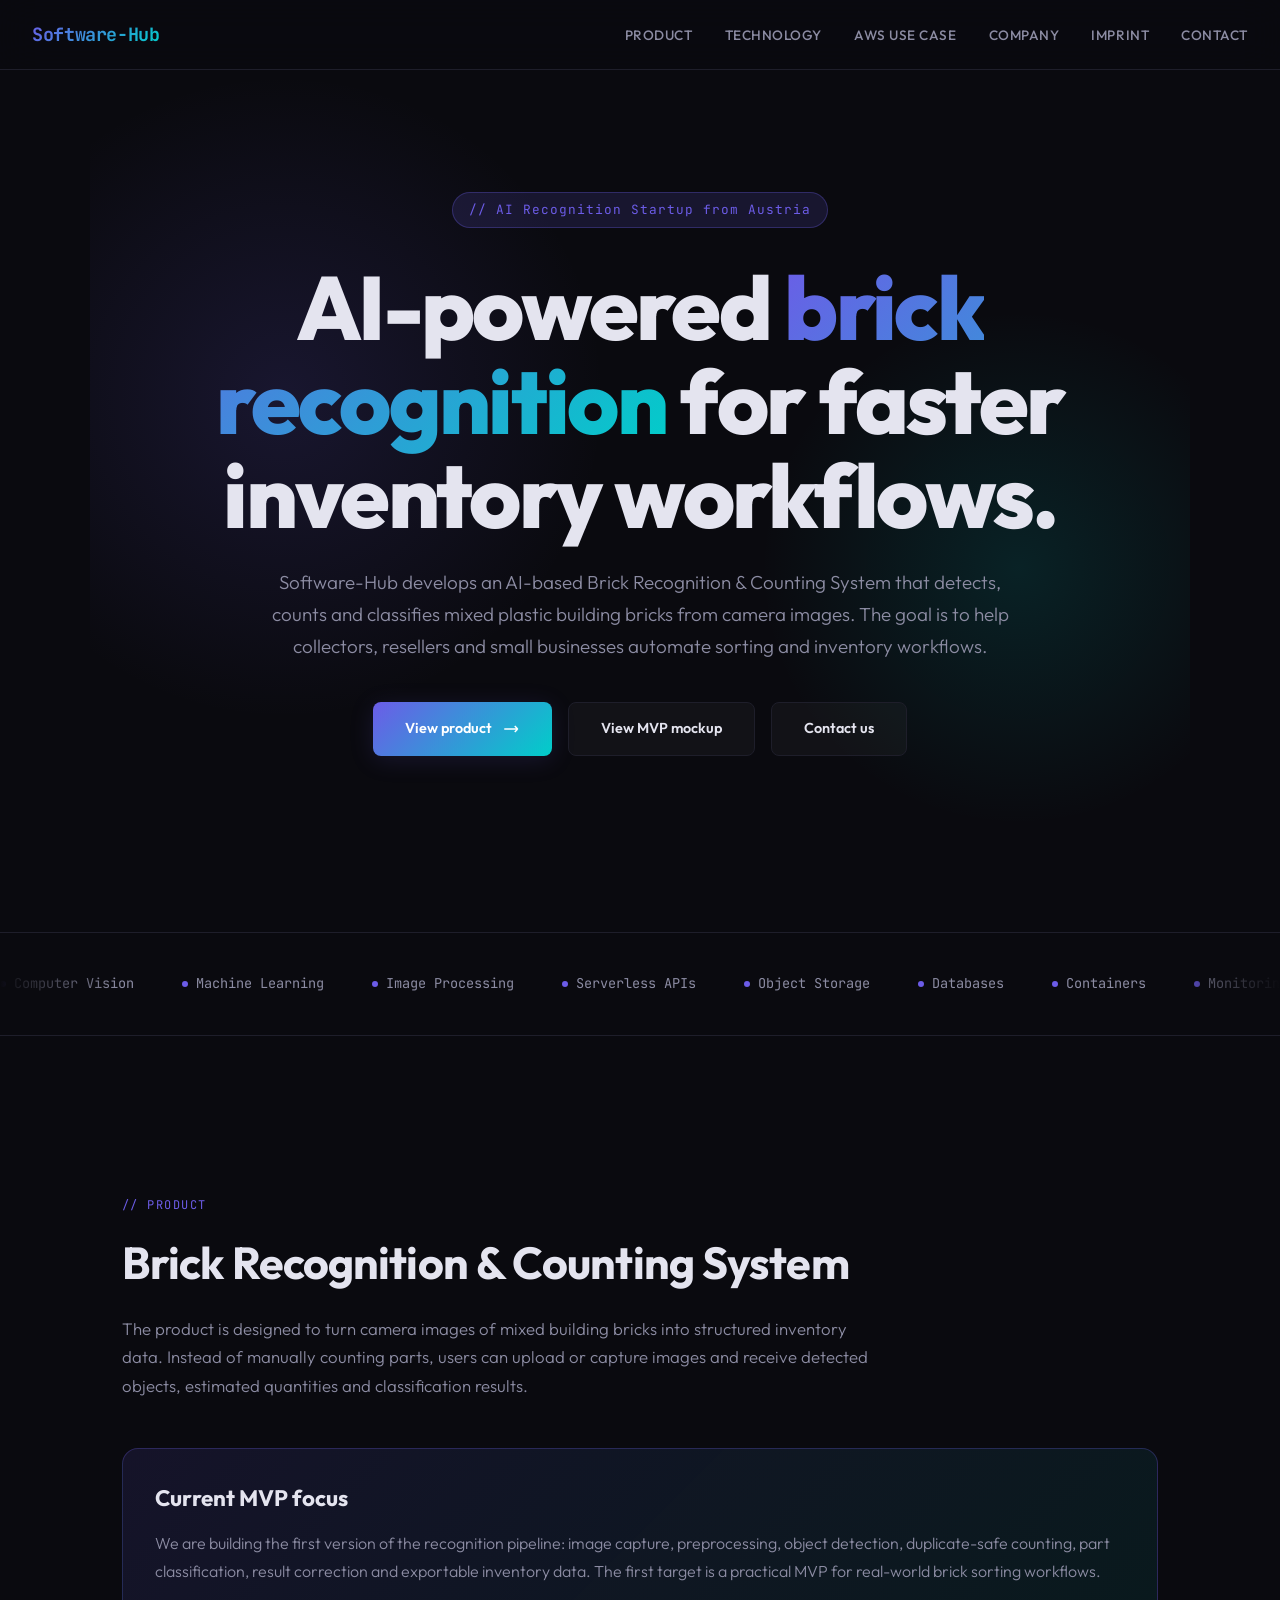
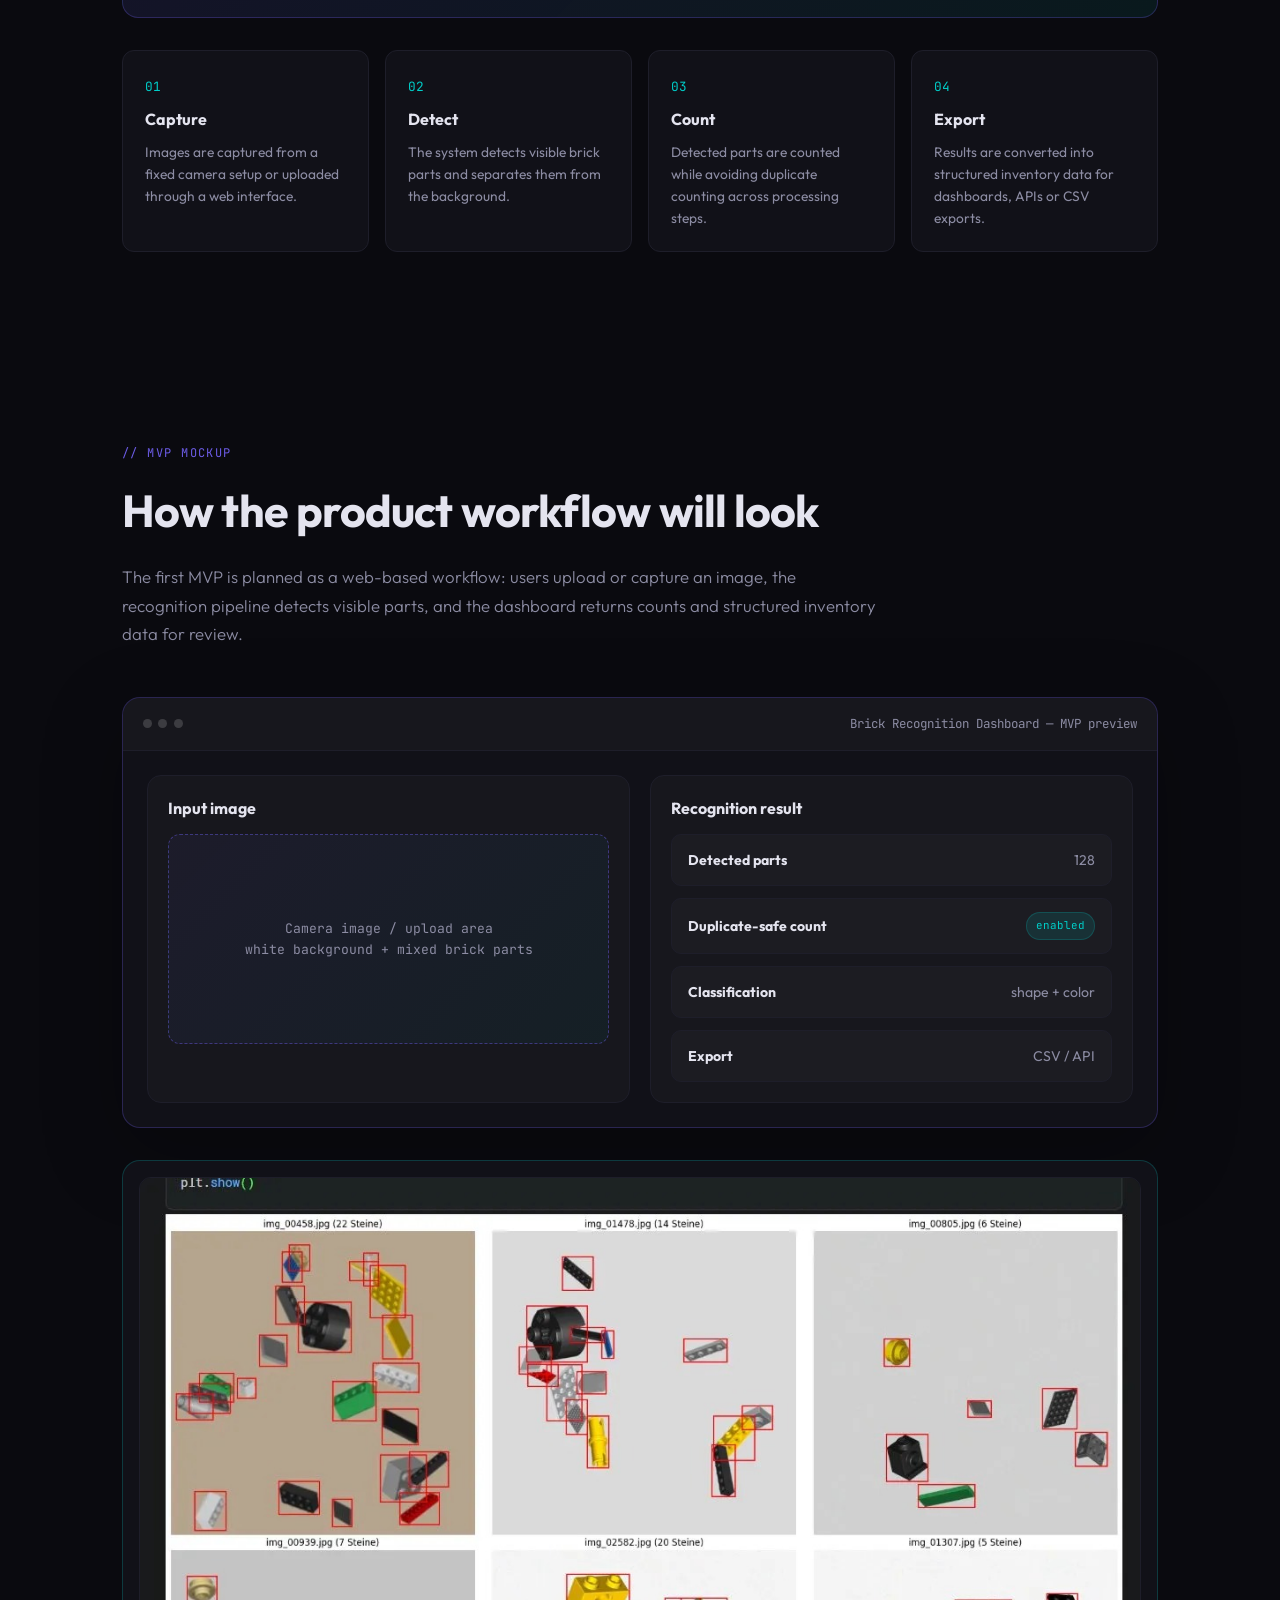
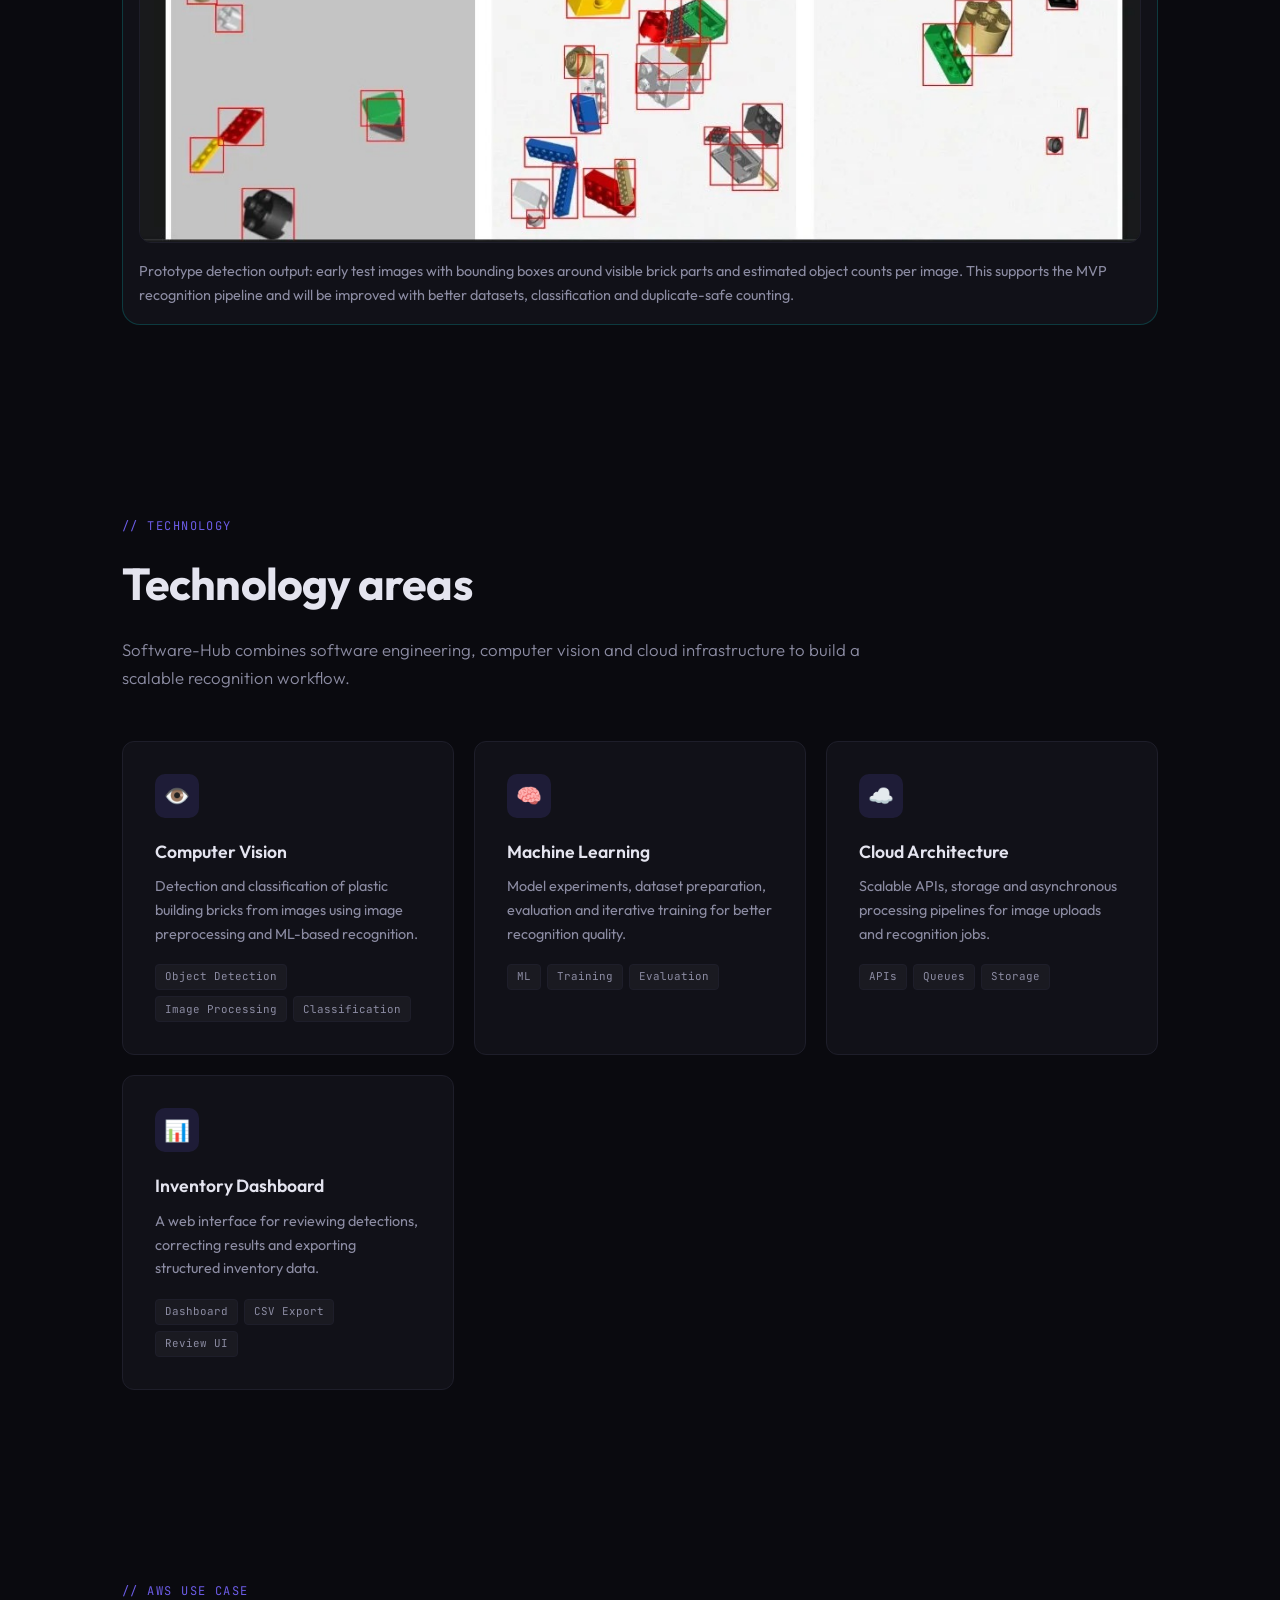
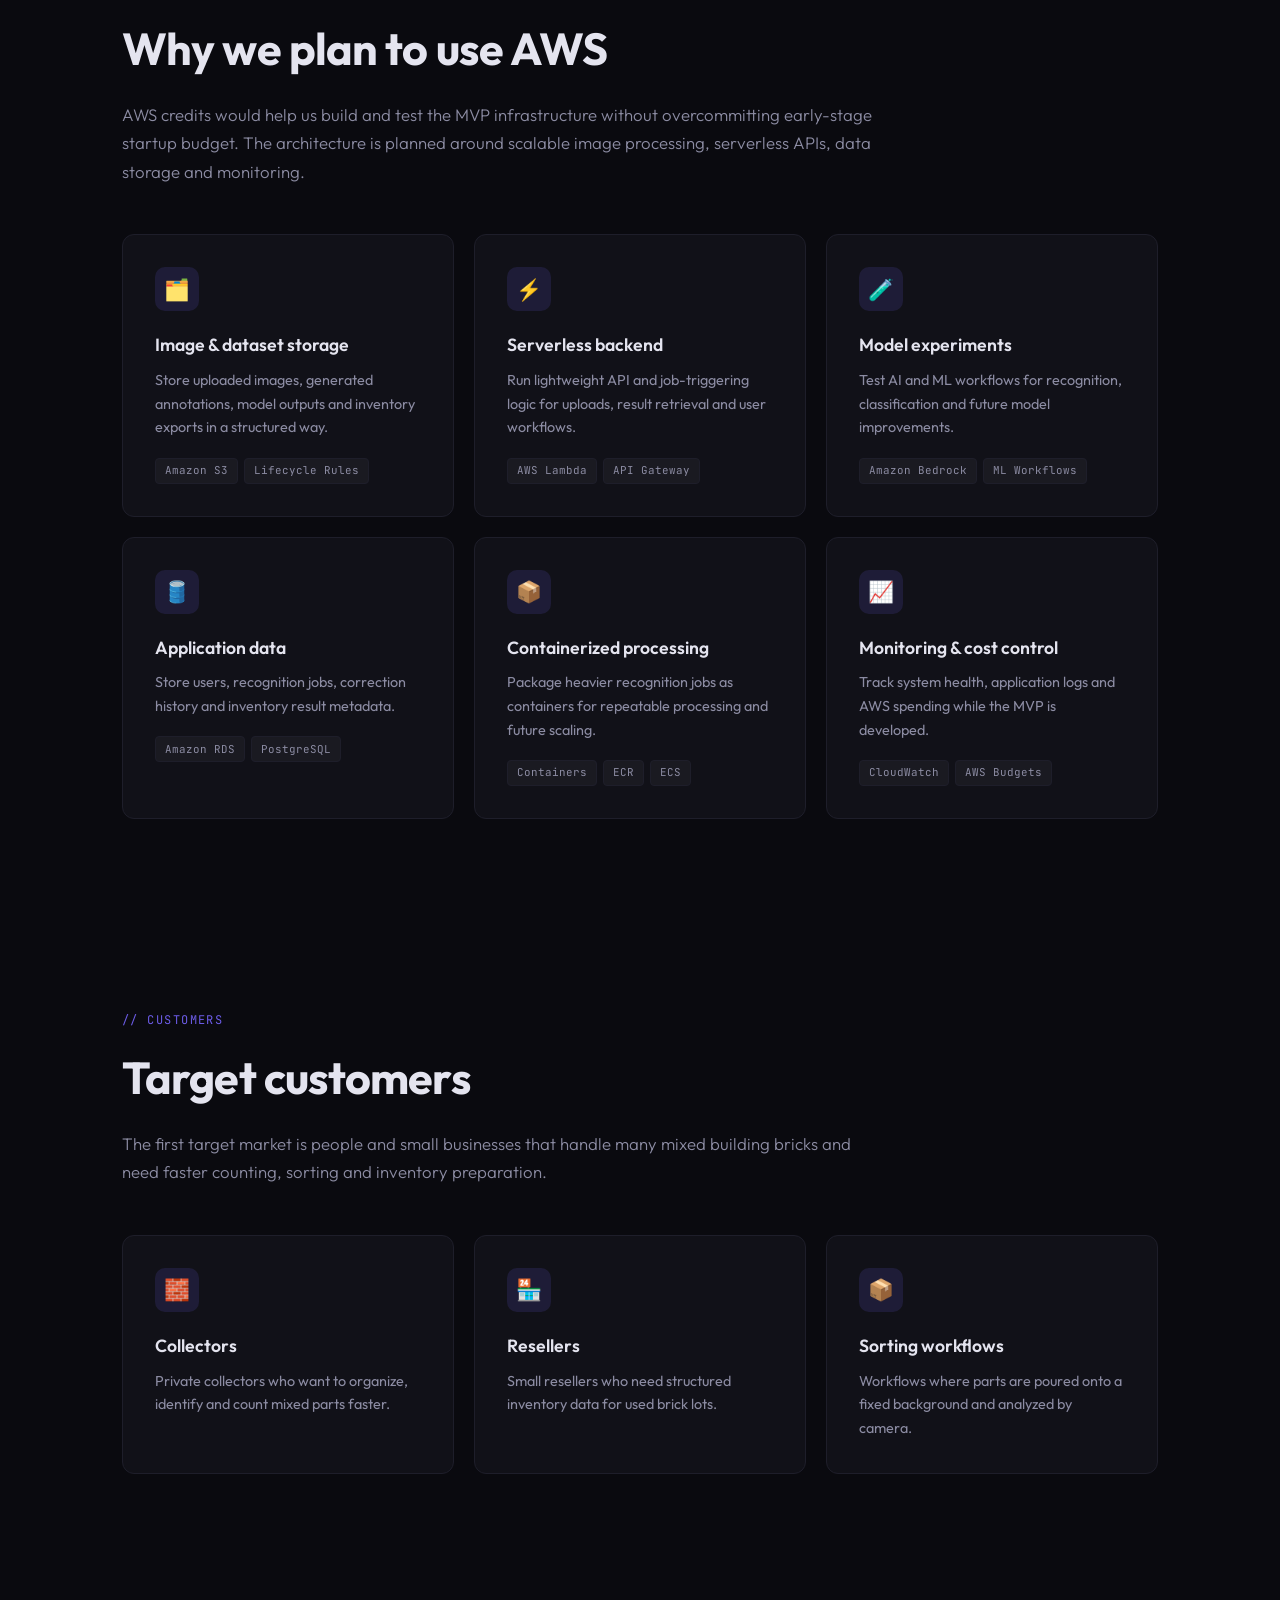
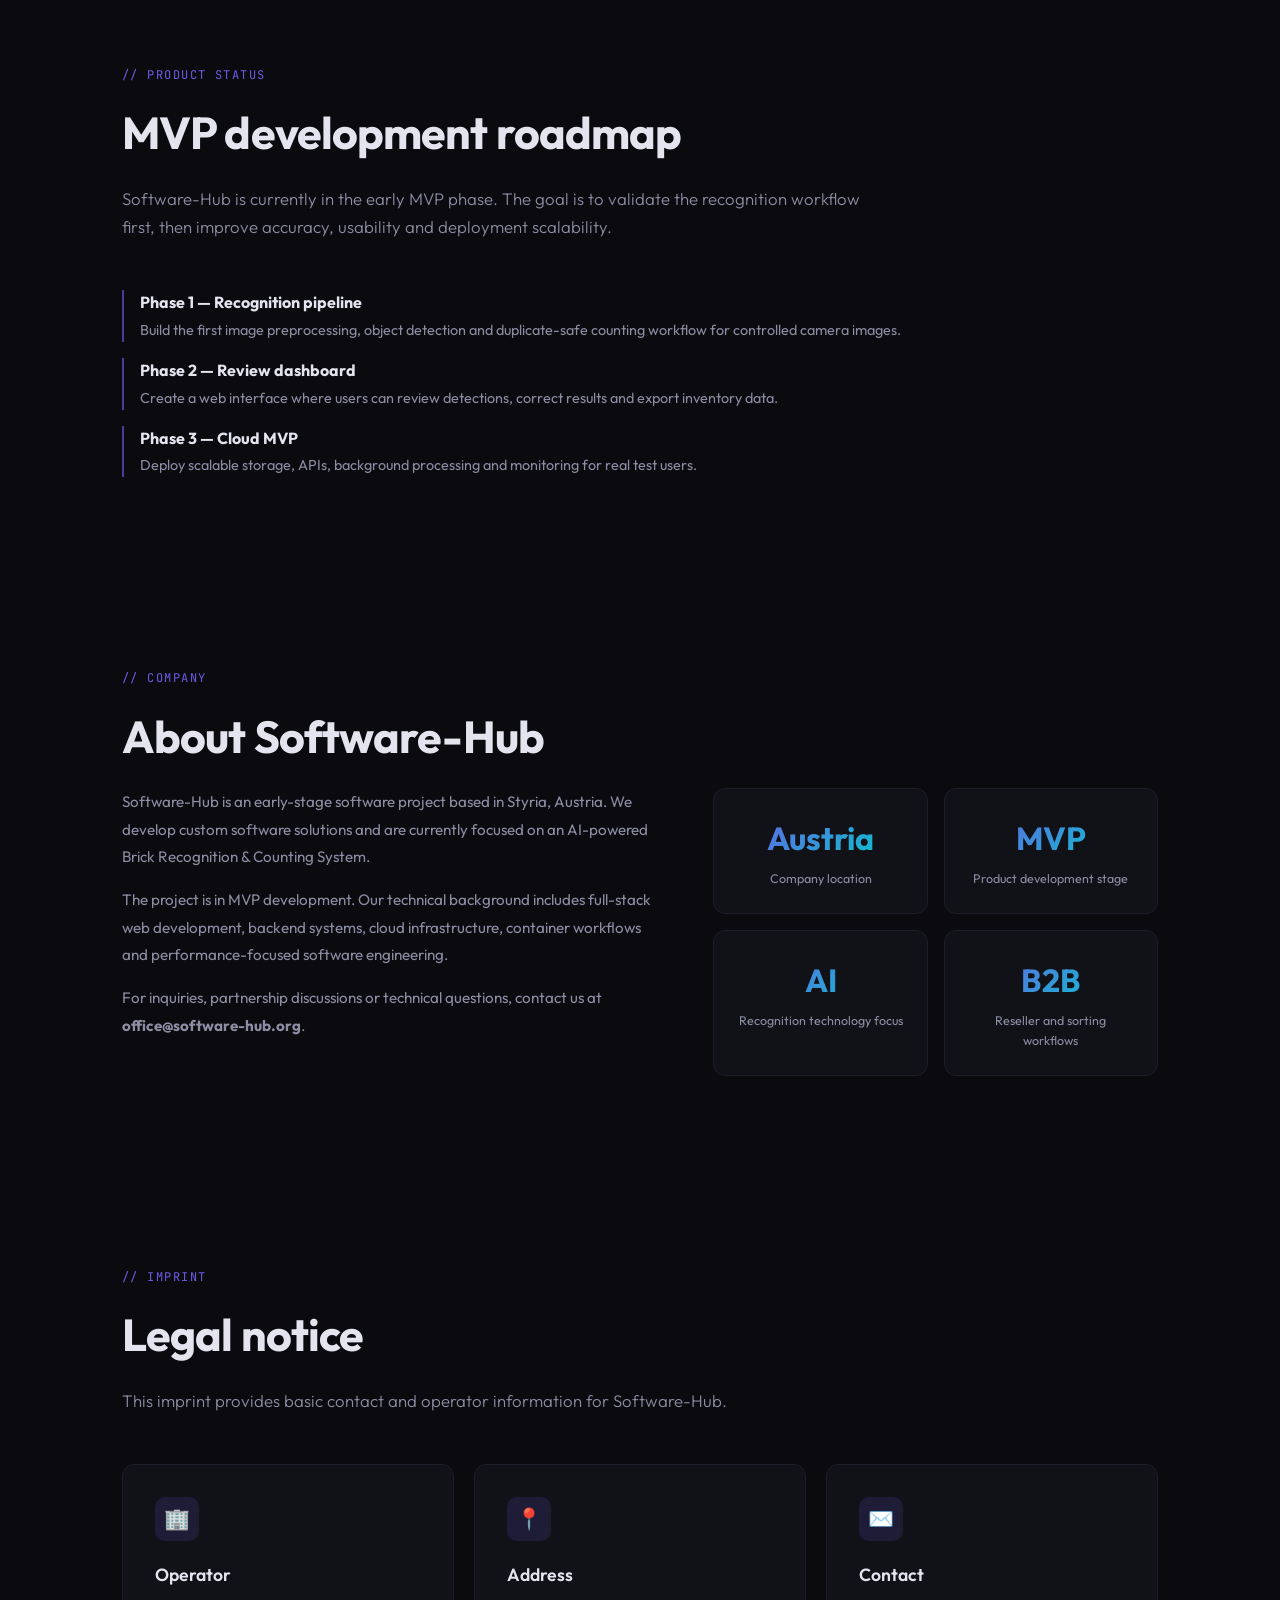
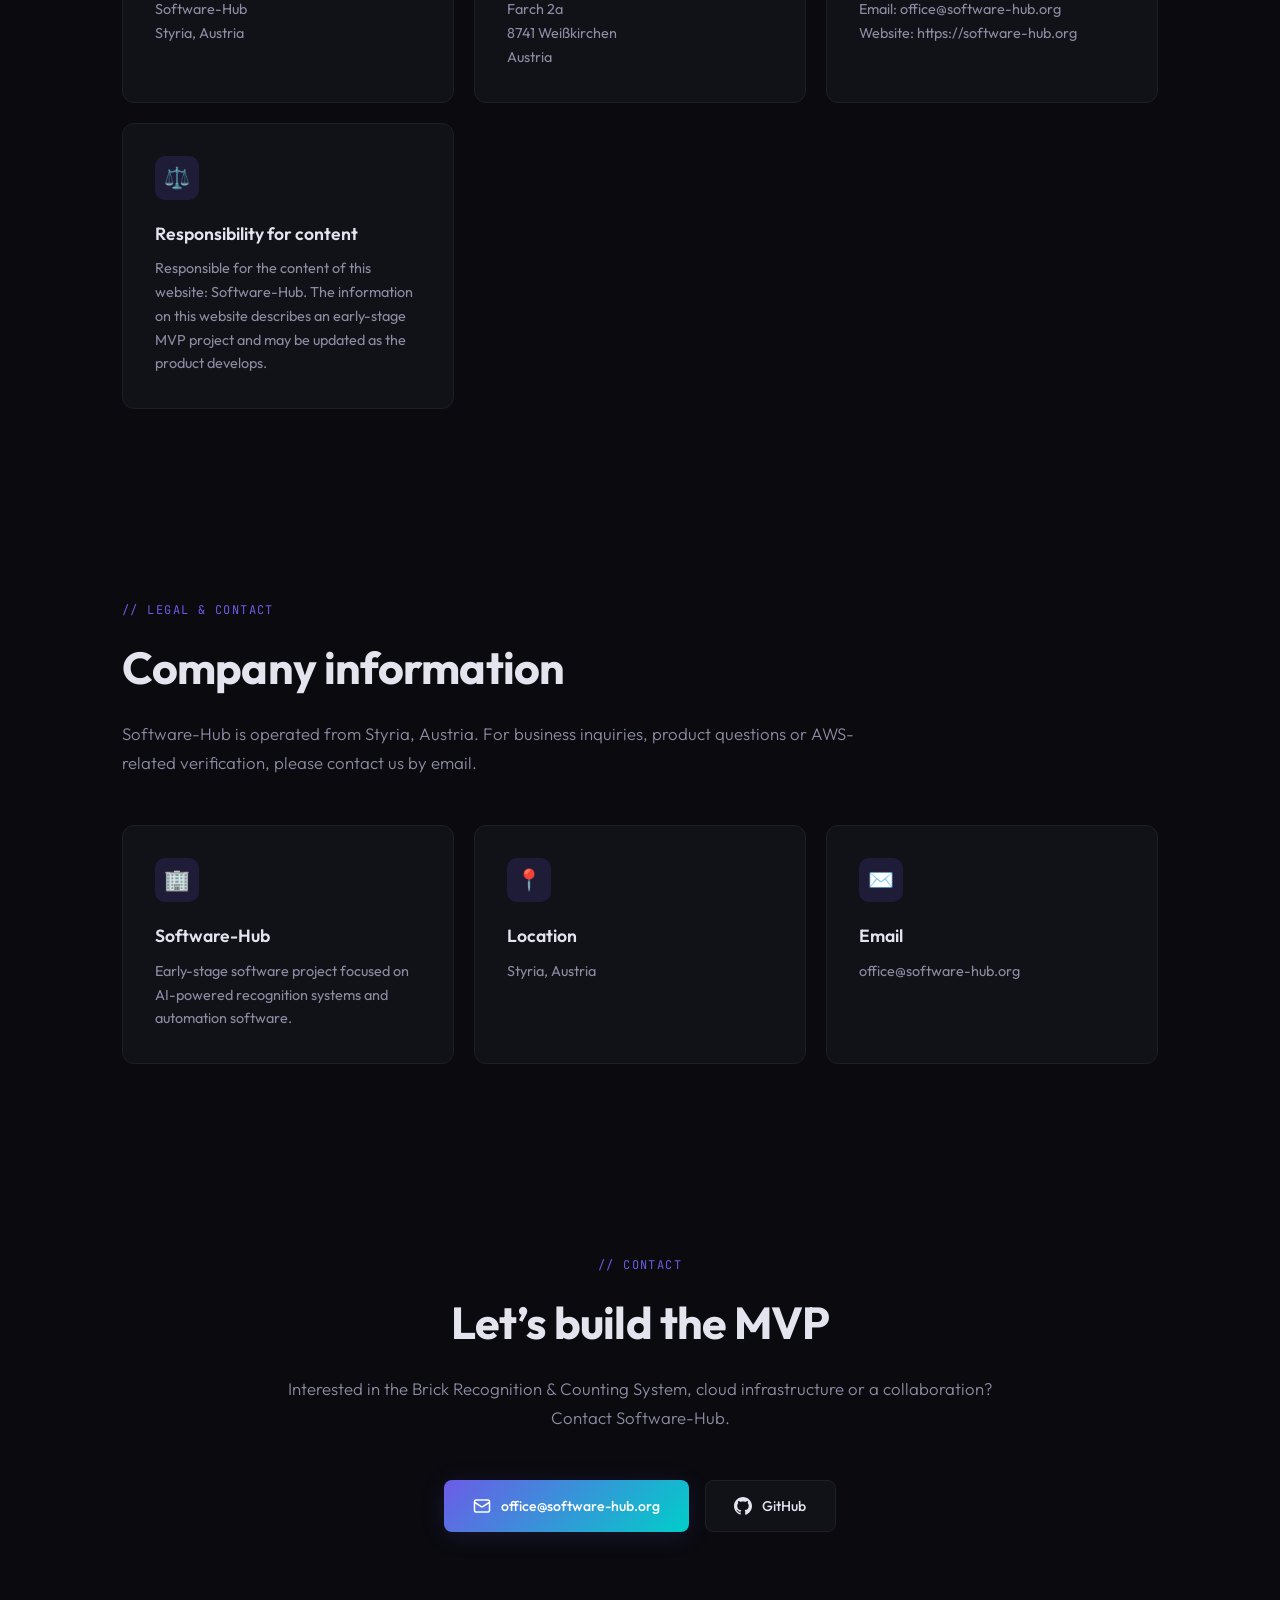
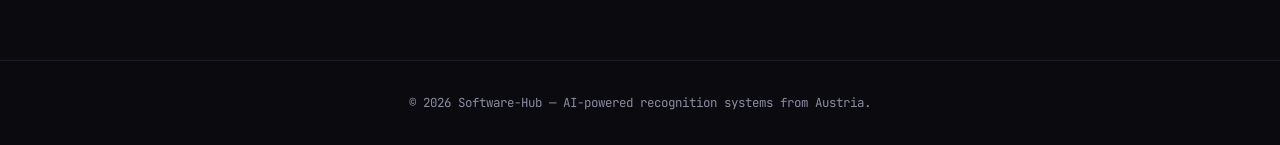
==== index.html @ 2dd63d52 "Update fmt.Println message from 'Hello' to 'Goodbye'" ====
<!DOCTYPE html>
<html lang="de">
<head>
  <meta charset="UTF-8" />
  <meta name="viewport" content="width=device-width, initial-scale=1.0" />
  <title>Software-Hub — AI Brick Recognition & Counting System</title>
  <meta name="description" content="Software-Hub develops an AI-powered Brick Recognition & Counting System for automated visual inventory workflows." />
  <link href="https://fonts.googleapis.com/css2?family=JetBrains+Mono:wght@400;500;700&family=Outfit:wght@300;400;500;600;700;800&display=swap" rel="stylesheet" />
  <style>
    *, *::before, *::after { margin: 0; padding: 0; box-sizing: border-box; }

    :root {
      --bg: #0a0a0f;
      --bg-card: #111118;
      --bg-card-hover: #16161f;
      --border: #1e1e2a;
      --text: #e4e4ef;
      --text-dim: #8c8ca3;
      --accent: #6c5ce7;
      --accent-glow: rgba(108, 92, 231, 0.15);
      --accent2: #00cec9;
      --accent2-glow: rgba(0, 206, 201, 0.12);
      --gradient: linear-gradient(135deg, #6c5ce7, #00cec9);
      --font-display: 'Outfit', sans-serif;
      --font-mono: 'JetBrains Mono', monospace;
    }

    html { scroll-behavior: smooth; }

    body {
      font-family: var(--font-display);
      background: var(--bg);
      color: var(--text);
      line-height: 1.6;
      overflow-x: hidden;
    }

    ::selection { background: var(--accent); color: #fff; }

    nav {
      position: fixed; top: 0; left: 0; right: 0; z-index: 100;
      padding: 1.25rem 2rem;
      display: flex; align-items: center; justify-content: space-between;
      backdrop-filter: blur(20px) saturate(1.4);
      -webkit-backdrop-filter: blur(20px) saturate(1.4);
      background: rgba(10, 10, 15, 0.75);
      border-bottom: 1px solid var(--border);
    }

    .nav-logo {
      font-family: var(--font-mono);
      font-weight: 700; font-size: 1.15rem;
      background: var(--gradient);
      -webkit-background-clip: text; -webkit-text-fill-color: transparent;
      background-clip: text;
      letter-spacing: -0.02em;
    }

    .nav-links { display: flex; gap: 2rem; list-style: none; }
    .nav-links a {
      text-decoration: none; color: var(--text-dim);
      font-size: 0.85rem; font-weight: 500; letter-spacing: 0.04em;
      text-transform: uppercase; transition: color 0.25s;
    }
    .nav-links a:hover { color: var(--text); }

    .hero {
      min-height: 100vh;
      display: flex; align-items: center; justify-content: center;
      position: relative; padding: 7rem 2rem 4rem;
    }

    .hero-bg { position: absolute; inset: 0; overflow: hidden; z-index: 0; }
    .hero-bg::before {
      content: '';
      position: absolute;
      width: 650px; height: 650px;
      background: radial-gradient(circle, var(--accent-glow) 0%, transparent 70%);
      top: 8%; left: -12%;
      animation: float1 12s ease-in-out infinite;
    }
    .hero-bg::after {
      content: '';
      position: absolute;
      width: 520px; height: 520px;
      background: radial-gradient(circle, var(--accent2-glow) 0%, transparent 70%);
      bottom: 8%; right: -8%;
      animation: float2 15s ease-in-out infinite;
    }
    @keyframes float1 { 0%,100% { transform: translate(0,0); } 50% { transform: translate(60px, 40px); } }
    @keyframes float2 { 0%,100% { transform: translate(0,0); } 50% { transform: translate(-40px, -50px); } }

    .hero-content { position: relative; z-index: 1; max-width: 980px; text-align: center; }
    .hero-tag {
      display: inline-block;
      font-family: var(--font-mono); font-size: 0.8rem;
      color: var(--accent); letter-spacing: 0.08em;
      border: 1px solid rgba(108,92,231,0.3);
      padding: 0.4rem 1rem; border-radius: 100px;
      margin-bottom: 2rem;
      background: var(--accent-glow);
    }
    .hero h1 {
      font-size: clamp(2.6rem, 7vw, 5.7rem);
      font-weight: 800; line-height: 1.05;
      letter-spacing: -0.03em;
      margin-bottom: 1.5rem;
    }
    .gradient-text {
      background: var(--gradient);
      -webkit-background-clip: text; -webkit-text-fill-color: transparent;
      background-clip: text;
    }
    .hero p {
      font-size: 1.18rem; color: var(--text-dim);
      max-width: 760px; margin: 0 auto 2.5rem;
      font-weight: 300; line-height: 1.7;
    }
    .hero-cta-wrap { display: flex; justify-content: center; gap: 1rem; flex-wrap: wrap; }
    .hero-cta {
      display: inline-flex; align-items: center; gap: 0.6rem;
      padding: 0.9rem 2rem;
      color: #fff; text-decoration: none;
      border-radius: 8px; font-weight: 600; font-size: 0.9rem;
      transition: transform 0.2s, box-shadow 0.3s, border-color 0.3s;
    }
    .hero-cta.primary { background: var(--gradient); box-shadow: 0 4px 25px var(--accent-glow); }
    .hero-cta.secondary { background: rgba(255,255,255,0.03); border: 1px solid var(--border); color: var(--text); }
    .hero-cta:hover { transform: translateY(-2px); box-shadow: 0 8px 40px rgba(108,92,231,0.3); }
    .hero-cta.secondary:hover { border-color: rgba(0,206,201,0.35); }
    .hero-cta svg { width: 18px; height: 18px; }

    section { padding: 6rem 2rem; max-width: 1100px; margin: 0 auto; }
    .section-label {
      font-family: var(--font-mono); font-size: 0.75rem;
      color: var(--accent); letter-spacing: 0.12em; text-transform: uppercase;
      margin-bottom: 0.75rem;
    }
    .section-title {
      font-size: clamp(2rem, 4vw, 2.8rem);
      font-weight: 700; letter-spacing: -0.02em;
      margin-bottom: 1rem;
    }
    .section-desc {
      color: var(--text-dim); font-size: 1.05rem; font-weight: 300;
      max-width: 760px; margin-bottom: 3rem; line-height: 1.7;
    }

    .highlight-card {
      background: linear-gradient(135deg, rgba(108,92,231,0.12), rgba(0,206,201,0.08));
      border: 1px solid rgba(108,92,231,0.28);
      border-radius: 16px;
      padding: 2rem;
      margin-top: 2rem;
    }
    .highlight-card h3 { font-size: 1.4rem; margin-bottom: 0.75rem; }
    .highlight-card p { color: var(--text-dim); font-weight: 300; line-height: 1.75; }

    .grid {
      display: grid;
      grid-template-columns: repeat(auto-fit, minmax(280px, 1fr));
      gap: 1.25rem;
    }
    .card {
      background: var(--bg-card);
      border: 1px solid var(--border);
      border-radius: 12px;
      padding: 2rem;
      transition: all 0.35s ease;
      position: relative; overflow: hidden;
    }
    .card::before {
      content: '';
      position: absolute; top: 0; left: 0; right: 0; height: 2px;
      background: var(--gradient);
      opacity: 0; transition: opacity 0.35s;
    }
    .card:hover { background: var(--bg-card-hover); border-color: rgba(108,92,231,0.25); transform: translateY(-3px); }
    .card:hover::before { opacity: 1; }
    .card-icon {
      width: 44px; height: 44px;
      border-radius: 10px;
      display: flex; align-items: center; justify-content: center;
      margin-bottom: 1.25rem;
      background: var(--accent-glow);
      color: var(--accent);
      font-size: 1.3rem;
    }
    .card h3 { font-size: 1.1rem; font-weight: 600; margin-bottom: 0.6rem; }
    .card p { font-size: 0.9rem; color: var(--text-dim); line-height: 1.65; }

    .tech-marquee {
      overflow: hidden; padding: 2.5rem 0;
      border-top: 1px solid var(--border);
      border-bottom: 1px solid var(--border);
      margin: 2rem 0 4rem;
      position: relative;
    }
    .tech-marquee::before, .tech-marquee::after {
      content: '';
      position: absolute; top: 0; bottom: 0; width: 120px; z-index: 2;
    }
    .tech-marquee::before { left: 0; background: linear-gradient(90deg, var(--bg), transparent); }
    .tech-marquee::after { right: 0; background: linear-gradient(270deg, var(--bg), transparent); }
    .tech-track {
      display: flex; gap: 3rem;
      animation: scroll 30s linear infinite;
      width: max-content;
    }
    @keyframes scroll { 0% { transform: translateX(0); } 100% { transform: translateX(-50%); } }
    .tech-item {
      font-family: var(--font-mono);
      font-size: 0.85rem; color: var(--text-dim);
      white-space: nowrap;
      display: flex; align-items: center; gap: 0.5rem;
    }
    .tech-dot { width: 6px; height: 6px; border-radius: 50%; background: var(--accent); display: inline-block; }

    .product-flow {
      display: grid;
      grid-template-columns: repeat(4, 1fr);
      gap: 1rem;
      margin-top: 2rem;
    }

    .mockup-shell {
      background: var(--bg-card);
      border: 1px solid rgba(108,92,231,0.28);
      border-radius: 18px;
      overflow: hidden;
      box-shadow: 0 24px 80px rgba(0,0,0,0.25);
    }
    .mockup-topbar {
      display: flex; align-items: center; justify-content: space-between;
      padding: 1rem 1.25rem;
      border-bottom: 1px solid var(--border);
      background: rgba(255,255,255,0.025);
      font-family: var(--font-mono);
      font-size: 0.78rem;
      color: var(--text-dim);
    }
    .mockup-dots { display: flex; gap: 0.4rem; }
    .mockup-dots span { width: 9px; height: 9px; border-radius: 999px; background: rgba(255,255,255,0.16); }
    .mockup-content {
      display: grid;
      grid-template-columns: 1fr 1fr;
      gap: 1.25rem;
      padding: 1.5rem;
    }
    .mockup-panel {
      background: rgba(255,255,255,0.025);
      border: 1px solid var(--border);
      border-radius: 14px;
      padding: 1.25rem;
    }
    .mockup-panel h3 { font-size: 1rem; margin-bottom: 0.8rem; }
    .mockup-upload {
      min-height: 210px;
      border: 1px dashed rgba(108,92,231,0.45);
      border-radius: 12px;
      display: flex;
      align-items: center;
      justify-content: center;
      text-align: center;
      color: var(--text-dim);
      background: linear-gradient(135deg, rgba(108,92,231,0.07), rgba(0,206,201,0.05));
      font-family: var(--font-mono);
      font-size: 0.82rem;
      padding: 1rem;
    }
    .mockup-result { display: grid; gap: 0.75rem; }
    .prototype-image-wrap {
      margin-top: 2rem;
      background: var(--bg-card);
      border: 1px solid rgba(0,206,201,0.22);
      border-radius: 18px;
      padding: 1rem;
      overflow: hidden;
    }
    .prototype-image-wrap img {
      width: 100%;
      display: block;
      border-radius: 12px;
      border: 1px solid var(--border);
    }
    .prototype-caption {
      color: var(--text-dim);
      font-size: 0.9rem;
      line-height: 1.7;
      margin-top: 1rem;
    }
    .result-row {
      display: flex; align-items: center; justify-content: space-between;
      gap: 1rem;
      padding: 0.85rem 1rem;
      border: 1px solid var(--border);
      border-radius: 10px;
      background: rgba(255,255,255,0.025);
      color: var(--text-dim);
      font-size: 0.88rem;
    }
    .result-row strong { color: var(--text); }
    .status-pill {
      display: inline-flex;
      align-items: center;
      padding: 0.25rem 0.55rem;
      border-radius: 999px;
      background: var(--accent2-glow);
      border: 1px solid rgba(0,206,201,0.2);
      color: var(--accent2);
      font-family: var(--font-mono);
      font-size: 0.68rem;
      white-space: nowrap;
    }
    .roadmap-list { display: grid; gap: 1rem; }
    .roadmap-item {
      border-left: 2px solid rgba(108,92,231,0.65);
      padding-left: 1rem;
    }
    .roadmap-item h3 { font-size: 1rem; margin-bottom: 0.2rem; }
    .roadmap-item p { color: var(--text-dim); font-size: 0.9rem; line-height: 1.6; }
    .flow-step {
      background: var(--bg-card);
      border: 1px solid var(--border);
      border-radius: 12px;
      padding: 1.4rem;
    }
    .flow-step span { font-family: var(--font-mono); color: var(--accent2); font-size: 0.8rem; }
    .flow-step h3 { margin: 0.5rem 0; font-size: 1rem; }
    .flow-step p { color: var(--text-dim); font-size: 0.86rem; line-height: 1.6; }

    .project-tags { display: flex; flex-wrap: wrap; gap: 0.4rem; margin-top: 1.1rem; }
    .project-tags span {
      font-family: var(--font-mono); font-size: 0.68rem;
      padding: 0.2rem 0.55rem;
      background: rgba(255,255,255,0.04);
      border: 1px solid var(--border);
      border-radius: 4px; color: var(--text-dim);
    }

    .about-grid { display: grid; grid-template-columns: 1.1fr 0.9fr; gap: 3rem; align-items: start; }
    .about-text p { color: var(--text-dim); font-size: 0.95rem; line-height: 1.8; margin-bottom: 1rem; }
    .about-stats { display: grid; grid-template-columns: 1fr 1fr; gap: 1rem; }
    .stat-card { background: var(--bg-card); border: 1px solid var(--border); border-radius: 12px; padding: 1.5rem; text-align: center; }
    .stat-number { font-size: 2rem; font-weight: 700; background: var(--gradient); -webkit-background-clip: text; -webkit-text-fill-color: transparent; background-clip: text; }
    .stat-label { font-size: 0.78rem; color: var(--text-dim); margin-top: 0.3rem; }

    .contact-section { text-align: center; padding: 6rem 2rem 8rem; }
    .contact-section .section-desc { margin-left: auto; margin-right: auto; }
    .contact-links { display: flex; justify-content: center; gap: 1rem; flex-wrap: wrap; margin-top: 2rem; }
    .contact-btn {
      display: inline-flex; align-items: center; gap: 0.6rem;
      padding: 0.85rem 1.8rem;
      border-radius: 8px; text-decoration: none;
      font-size: 0.88rem; font-weight: 500;
      transition: all 0.25s;
    }
    .contact-btn.primary { background: var(--gradient); color: #fff; box-shadow: 0 4px 25px var(--accent-glow); }
    .contact-btn.primary:hover { transform: translateY(-2px); box-shadow: 0 8px 40px rgba(108,92,231,0.3); }
    .contact-btn.secondary { background: var(--bg-card); color: var(--text); border: 1px solid var(--border); }
    .contact-btn.secondary:hover { border-color: rgba(108,92,231,0.4); background: var(--bg-card-hover); }
    .contact-btn svg { width: 18px; height: 18px; }

    footer { text-align: center; padding: 2rem; border-top: 1px solid var(--border); font-size: 0.78rem; color: var(--text-dim); font-family: var(--font-mono); }

    @media (max-width: 900px) {
      .product-flow { grid-template-columns: 1fr 1fr; }
      .mockup-content { grid-template-columns: 1fr; }
      .about-grid { grid-template-columns: 1fr; }
    }

    @media (max-width: 768px) {
      nav { padding: 1rem 1.25rem; }
      .nav-links { display: none; }
      section { padding: 4rem 1.25rem; }
      .grid { grid-template-columns: 1fr; }
      .product-flow { grid-template-columns: 1fr; }
      .hero p { font-size: 1.02rem; }
    }

    .fade-in { opacity: 0; transform: translateY(30px); transition: opacity 0.7s ease, transform 0.7s ease; }
    .fade-in.visible { opacity: 1; transform: translateY(0); }
  </style>
</head>
<body>

<nav>
  <div class="nav-logo">Software-Hub</div>
  <ul class="nav-links">
    <li><a href="#product">Product</a></li>
    <li><a href="#technology">Technology</a></li>
    <li><a href="#aws">AWS Use Case</a></li>
    <li><a href="#company">Company</a></li>
    <li><a href="#imprint">Imprint</a></li>
    <li><a href="#contact">Contact</a></li>
  </ul>
</nav>

<section class="hero" id="home">
  <div class="hero-bg"></div>
  <div class="hero-content">
    <span class="hero-tag">// AI Recognition Startup from Austria</span>
    <h1>AI-powered <span class="gradient-text">brick recognition</span> for faster inventory workflows.</h1>
    <p>Software-Hub develops an AI-based Brick Recognition &amp; Counting System that detects, counts and classifies mixed plastic building bricks from camera images. The goal is to help collectors, resellers and small businesses automate sorting and inventory workflows.</p>
    <div class="hero-cta-wrap">
      <a href="#product" class="hero-cta primary">
        View product
        <svg fill="none" stroke="currentColor" stroke-width="2" viewBox="0 0 24 24"><path d="M17 8l4 4m0 0l-4 4m4-4H3"/></svg>
      </a>
      <a href="#demo" class="hero-cta secondary">View MVP mockup</a>
      <a href="mailto:office@software-hub.org" class="hero-cta secondary">Contact us</a>
    </div>
  </div>
</section>

<div class="tech-marquee">
  <div class="tech-track">
    <span class="tech-item"><span class="tech-dot"></span>Computer Vision</span>
    <span class="tech-item"><span class="tech-dot"></span>Machine Learning</span>
    <span class="tech-item"><span class="tech-dot"></span>Image Processing</span>
    <span class="tech-item"><span class="tech-dot"></span>Serverless APIs</span>
    <span class="tech-item"><span class="tech-dot"></span>Object Storage</span>
    <span class="tech-item"><span class="tech-dot"></span>Databases</span>
    <span class="tech-item"><span class="tech-dot"></span>Containers</span>
    <span class="tech-item"><span class="tech-dot"></span>Monitoring</span>
    <span class="tech-item"><span class="tech-dot"></span>Scalable Processing</span>
    <span class="tech-item"><span class="tech-dot"></span>Computer Vision</span>
    <span class="tech-item"><span class="tech-dot"></span>Machine Learning</span>
    <span class="tech-item"><span class="tech-dot"></span>Image Processing</span>
    <span class="tech-item"><span class="tech-dot"></span>Serverless APIs</span>
    <span class="tech-item"><span class="tech-dot"></span>Object Storage</span>
    <span class="tech-item"><span class="tech-dot"></span>Databases</span>
    <span class="tech-item"><span class="tech-dot"></span>Containers</span>
    <span class="tech-item"><span class="tech-dot"></span>Monitoring</span>
    <span class="tech-item"><span class="tech-dot"></span>Scalable Processing</span>
  </div>
</div>

<section id="product">
  <p class="section-label fade-in">// Product</p>
  <h2 class="section-title fade-in">Brick Recognition &amp; Counting System</h2>
  <p class="section-desc fade-in">The product is designed to turn camera images of mixed building bricks into structured inventory data. Instead of manually counting parts, users can upload or capture images and receive detected objects, estimated quantities and classification results.</p>

  <div class="highlight-card fade-in">
    <h3>Current MVP focus</h3>
    <p>We are building the first version of the recognition pipeline: image capture, preprocessing, object detection, duplicate-safe counting, part classification, result correction and exportable inventory data. The first target is a practical MVP for real-world brick sorting workflows.</p>
  </div>

  <div class="product-flow">
    <div class="flow-step fade-in">
      <span>01</span>
      <h3>Capture</h3>
      <p>Images are captured from a fixed camera setup or uploaded through a web interface.</p>
    </div>
    <div class="flow-step fade-in">
      <span>02</span>
      <h3>Detect</h3>
      <p>The system detects visible brick parts and separates them from the background.</p>
    </div>
    <div class="flow-step fade-in">
      <span>03</span>
      <h3>Count</h3>
      <p>Detected parts are counted while avoiding duplicate counting across processing steps.</p>
    </div>
    <div class="flow-step fade-in">
      <span>04</span>
      <h3>Export</h3>
      <p>Results are converted into structured inventory data for dashboards, APIs or CSV exports.</p>
    </div>
  </div>
</section>

<section id="demo">
  <p class="section-label fade-in">// MVP Mockup</p>
  <h2 class="section-title fade-in">How the product workflow will look</h2>
  <p class="section-desc fade-in">The first MVP is planned as a web-based workflow: users upload or capture an image, the recognition pipeline detects visible parts, and the dashboard returns counts and structured inventory data for review.</p>

  <div class="mockup-shell fade-in">
    <div class="mockup-topbar">
      <div class="mockup-dots"><span></span><span></span><span></span></div>
      <span>Brick Recognition Dashboard — MVP preview</span>
    </div>
    <div class="mockup-content">
      <div class="mockup-panel">
        <h3>Input image</h3>
        <div class="mockup-upload">
          Camera image / upload area<br />white background + mixed brick parts
        </div>
      </div>
      <div class="mockup-panel">
        <h3>Recognition result</h3>
        <div class="mockup-result">
          <div class="result-row"><strong>Detected parts</strong><span>128</span></div>
          <div class="result-row"><strong>Duplicate-safe count</strong><span class="status-pill">enabled</span></div>
          <div class="result-row"><strong>Classification</strong><span>shape + color</span></div>
          <div class="result-row"><strong>Export</strong><span>CSV / API</span></div>
        </div>
      </div>
    </div>
  </div>
  <div class="prototype-image-wrap fade-in">
    <img src="brick-detection-prototype.jpg" alt="Prototype test showing detected brick parts with bounding boxes and estimated counts" />
    <p class="prototype-caption">Prototype detection output: early test images with bounding boxes around visible brick parts and estimated object counts per image. This supports the MVP recognition pipeline and will be improved with better datasets, classification and duplicate-safe counting.</p>
  </div>
</section>

<section id="technology">
  <p class="section-label fade-in">// Technology</p>
  <h2 class="section-title fade-in">Technology areas</h2>
  <p class="section-desc fade-in">Software-Hub combines software engineering, computer vision and cloud infrastructure to build a scalable recognition workflow.</p>

  <div class="grid">
    <div class="card fade-in">
      <div class="card-icon">👁️</div>
      <h3>Computer Vision</h3>
      <p>Detection and classification of plastic building bricks from images using image preprocessing and ML-based recognition.</p>
      <div class="project-tags"><span>Object Detection</span><span>Image Processing</span><span>Classification</span></div>
    </div>
    <div class="card fade-in">
      <div class="card-icon">🧠</div>
      <h3>Machine Learning</h3>
      <p>Model experiments, dataset preparation, evaluation and iterative training for better recognition quality.</p>
      <div class="project-tags"><span>ML</span><span>Training</span><span>Evaluation</span></div>
    </div>
    <div class="card fade-in">
      <div class="card-icon">☁️</div>
      <h3>Cloud Architecture</h3>
      <p>Scalable APIs, storage and asynchronous processing pipelines for image uploads and recognition jobs.</p>
      <div class="project-tags"><span>APIs</span><span>Queues</span><span>Storage</span></div>
    </div>
    <div class="card fade-in">
      <div class="card-icon">📊</div>
      <h3>Inventory Dashboard</h3>
      <p>A web interface for reviewing detections, correcting results and exporting structured inventory data.</p>
      <div class="project-tags"><span>Dashboard</span><span>CSV Export</span><span>Review UI</span></div>
    </div>
  </div>
</section>

<section id="aws">
  <p class="section-label fade-in">// AWS Use Case</p>
  <h2 class="section-title fade-in">Why we plan to use AWS</h2>
  <p class="section-desc fade-in">AWS credits would help us build and test the MVP infrastructure without overcommitting early-stage startup budget. The architecture is planned around scalable image processing, serverless APIs, data storage and monitoring.</p>

  <div class="grid">
    <div class="card fade-in">
      <div class="card-icon">🗂️</div>
      <h3>Image &amp; dataset storage</h3>
      <p>Store uploaded images, generated annotations, model outputs and inventory exports in a structured way.</p>
      <div class="project-tags"><span>Amazon S3</span><span>Lifecycle Rules</span></div>
    </div>
    <div class="card fade-in">
      <div class="card-icon">⚡</div>
      <h3>Serverless backend</h3>
      <p>Run lightweight API and job-triggering logic for uploads, result retrieval and user workflows.</p>
      <div class="project-tags"><span>AWS Lambda</span><span>API Gateway</span></div>
    </div>
    <div class="card fade-in">
      <div class="card-icon">🧪</div>
      <h3>Model experiments</h3>
      <p>Test AI and ML workflows for recognition, classification and future model improvements.</p>
      <div class="project-tags"><span>Amazon Bedrock</span><span>ML Workflows</span></div>
    </div>
    <div class="card fade-in">
      <div class="card-icon">🛢️</div>
      <h3>Application data</h3>
      <p>Store users, recognition jobs, correction history and inventory result metadata.</p>
      <div class="project-tags"><span>Amazon RDS</span><span>PostgreSQL</span></div>
    </div>
    <div class="card fade-in">
      <div class="card-icon">📦</div>
      <h3>Containerized processing</h3>
      <p>Package heavier recognition jobs as containers for repeatable processing and future scaling.</p>
      <div class="project-tags"><span>Containers</span><span>ECR</span><span>ECS</span></div>
    </div>
    <div class="card fade-in">
      <div class="card-icon">📈</div>
      <h3>Monitoring &amp; cost control</h3>
      <p>Track system health, application logs and AWS spending while the MVP is developed.</p>
      <div class="project-tags"><span>CloudWatch</span><span>AWS Budgets</span></div>
    </div>
  </div>
</section>

<section id="customers">
  <p class="section-label fade-in">// Customers</p>
  <h2 class="section-title fade-in">Target customers</h2>
  <p class="section-desc fade-in">The first target market is people and small businesses that handle many mixed building bricks and need faster counting, sorting and inventory preparation.</p>

  <div class="grid">
    <div class="card fade-in"><div class="card-icon">🧱</div><h3>Collectors</h3><p>Private collectors who want to organize, identify and count mixed parts faster.</p></div>
    <div class="card fade-in"><div class="card-icon">🏪</div><h3>Resellers</h3><p>Small resellers who need structured inventory data for used brick lots.</p></div>
    <div class="card fade-in"><div class="card-icon">📦</div><h3>Sorting workflows</h3><p>Workflows where parts are poured onto a fixed background and analyzed by camera.</p></div>
  </div>
</section>

<section id="roadmap">
  <p class="section-label fade-in">// Product status</p>
  <h2 class="section-title fade-in">MVP development roadmap</h2>
  <p class="section-desc fade-in">Software-Hub is currently in the early MVP phase. The goal is to validate the recognition workflow first, then improve accuracy, usability and deployment scalability.</p>

  <div class="roadmap-list">
    <div class="roadmap-item fade-in">
      <h3>Phase 1 — Recognition pipeline</h3>
      <p>Build the first image preprocessing, object detection and duplicate-safe counting workflow for controlled camera images.</p>
    </div>
    <div class="roadmap-item fade-in">
      <h3>Phase 2 — Review dashboard</h3>
      <p>Create a web interface where users can review detections, correct results and export inventory data.</p>
    </div>
    <div class="roadmap-item fade-in">
      <h3>Phase 3 — Cloud MVP</h3>
      <p>Deploy scalable storage, APIs, background processing and monitoring for real test users.</p>
    </div>
  </div>
</section>

<section id="company">
  <p class="section-label fade-in">// Company</p>
  <h2 class="section-title fade-in">About Software-Hub</h2>

  <div class="about-grid fade-in">
    <div class="about-text">
      <p>Software-Hub is an early-stage software project based in Styria, Austria. We develop custom software solutions and are currently focused on an AI-powered Brick Recognition &amp; Counting System.</p>
      <p>The project is in MVP development. Our technical background includes full-stack web development, backend systems, cloud infrastructure, container workflows and performance-focused software engineering.</p>
      <p>For inquiries, partnership discussions or technical questions, contact us at <strong>office@software-hub.org</strong>.</p>
    </div>
    <div class="about-stats">
      <div class="stat-card"><div class="stat-number">Austria</div><div class="stat-label">Company location</div></div>
      <div class="stat-card"><div class="stat-number">MVP</div><div class="stat-label">Product development stage</div></div>
      <div class="stat-card"><div class="stat-number">AI</div><div class="stat-label">Recognition technology focus</div></div>
      <div class="stat-card"><div class="stat-number">B2B</div><div class="stat-label">Reseller and sorting workflows</div></div>
    </div>
  </div>
</section>

<section id="imprint">
  <p class="section-label fade-in">// Imprint</p>
  <h2 class="section-title fade-in">Legal notice</h2>
  <p class="section-desc fade-in">This imprint provides basic contact and operator information for Software-Hub.</p>

  <div class="grid">
    <div class="card fade-in">
      <div class="card-icon">🏢</div>
      <h3>Operator</h3>
      <p>Software-Hub<br />Styria, Austria</p>
    </div>
    <div class="card fade-in">
      <div class="card-icon">📍</div>
      <h3>Address</h3>
      <p>Farch 2a<br />8741 Weißkirchen<br />Austria</p>
    </div>
    <div class="card fade-in">
      <div class="card-icon">✉️</div>
      <h3>Contact</h3>
      <p>Email: office@software-hub.org<br />Website: https://software-hub.org</p>
    </div>
    <div class="card fade-in">
      <div class="card-icon">⚖️</div>
      <h3>Responsibility for content</h3>
      <p>Responsible for the content of this website: Software-Hub. The information on this website describes an early-stage MVP project and may be updated as the product develops.</p>
    </div>
  </div>
</section>

<section id="legal">
  <p class="section-label fade-in">// Legal & Contact</p>
  <h2 class="section-title fade-in">Company information</h2>
  <p class="section-desc fade-in">Software-Hub is operated from Styria, Austria. For business inquiries, product questions or AWS-related verification, please contact us by email.</p>

  <div class="grid">
    <div class="card fade-in">
      <div class="card-icon">🏢</div>
      <h3>Software-Hub</h3>
      <p>Early-stage software project focused on AI-powered recognition systems and automation software.</p>
    </div>
    <div class="card fade-in">
      <div class="card-icon">📍</div>
      <h3>Location</h3>
      <p>Styria, Austria</p>
    </div>
    <div class="card fade-in">
      <div class="card-icon">✉️</div>
      <h3>Email</h3>
      <p>office@software-hub.org</p>
    </div>
  </div>
</section>

<section class="contact-section" id="contact">
  <p class="section-label fade-in">// Contact</p>
  <h2 class="section-title fade-in">Let’s build the MVP</h2>
  <p class="section-desc fade-in">Interested in the Brick Recognition &amp; Counting System, cloud infrastructure or a collaboration? Contact Software-Hub.</p>

  <div class="contact-links fade-in">
    <a href="mailto:office@software-hub.org" class="contact-btn primary">
      <svg viewBox="0 0 24 24" fill="none" stroke="currentColor" stroke-width="2"><rect x="2" y="4" width="20" height="16" rx="2"/><path d="m22 7-8.97 5.7a1.94 1.94 0 0 1-2.06 0L2 7"/></svg>
      office@software-hub.org
    </a>
    <a href="https://github.com/Software-Hub" target="_blank" class="contact-btn secondary">
      <svg viewBox="0 0 24 24" fill="currentColor"><path d="M12 0C5.37 0 0 5.37 0 12c0 5.3 3.438 9.8 8.205 11.387.6.113.82-.258.82-.577 0-.285-.01-1.04-.015-2.04-3.338.724-4.042-1.61-4.042-1.61C4.422 18.07 3.633 17.7 3.633 17.7c-1.087-.744.084-.729.084-.729 1.205.084 1.838 1.236 1.838 1.236 1.07 1.835 2.809 1.305 3.495.998.108-.776.417-1.305.76-1.605-2.665-.3-5.466-1.332-5.466-5.93 0-1.31.465-2.38 1.235-3.22-.135-.303-.54-1.523.105-3.176 0 0 1.005-.322 3.3 1.23.96-.267 1.98-.399 3-.405 1.02.006 2.04.138 3 .405 2.28-1.552 3.285-1.23 3.285-1.23.645 1.653.24 2.873.12 3.176.765.84 1.23 1.91 1.23 3.22 0 4.61-2.805 5.625-5.475 5.92.42.36.81 1.096.81 2.22 0 1.606-.015 2.896-.015 3.286 0 .315.21.694.825.576C20.565 21.795 24 17.295 24 12c0-6.63-5.37-12-12-12z"/></svg>
      GitHub
    </a>
  </div>
</section>

<footer>
  <p>&copy; 2026 Software-Hub — AI-powered recognition systems from Austria.</p>
</footer>

<script>
  const observer = new IntersectionObserver((entries) => {
    entries.forEach(entry => {
      if (entry.isIntersecting) entry.target.classList.add('visible');
    });
  }, { threshold: 0.1, rootMargin: '0px 0px -40px 0px' });

  document.querySelectorAll('.fade-in').forEach(el => observer.observe(el));
</script>
</body>
</html>
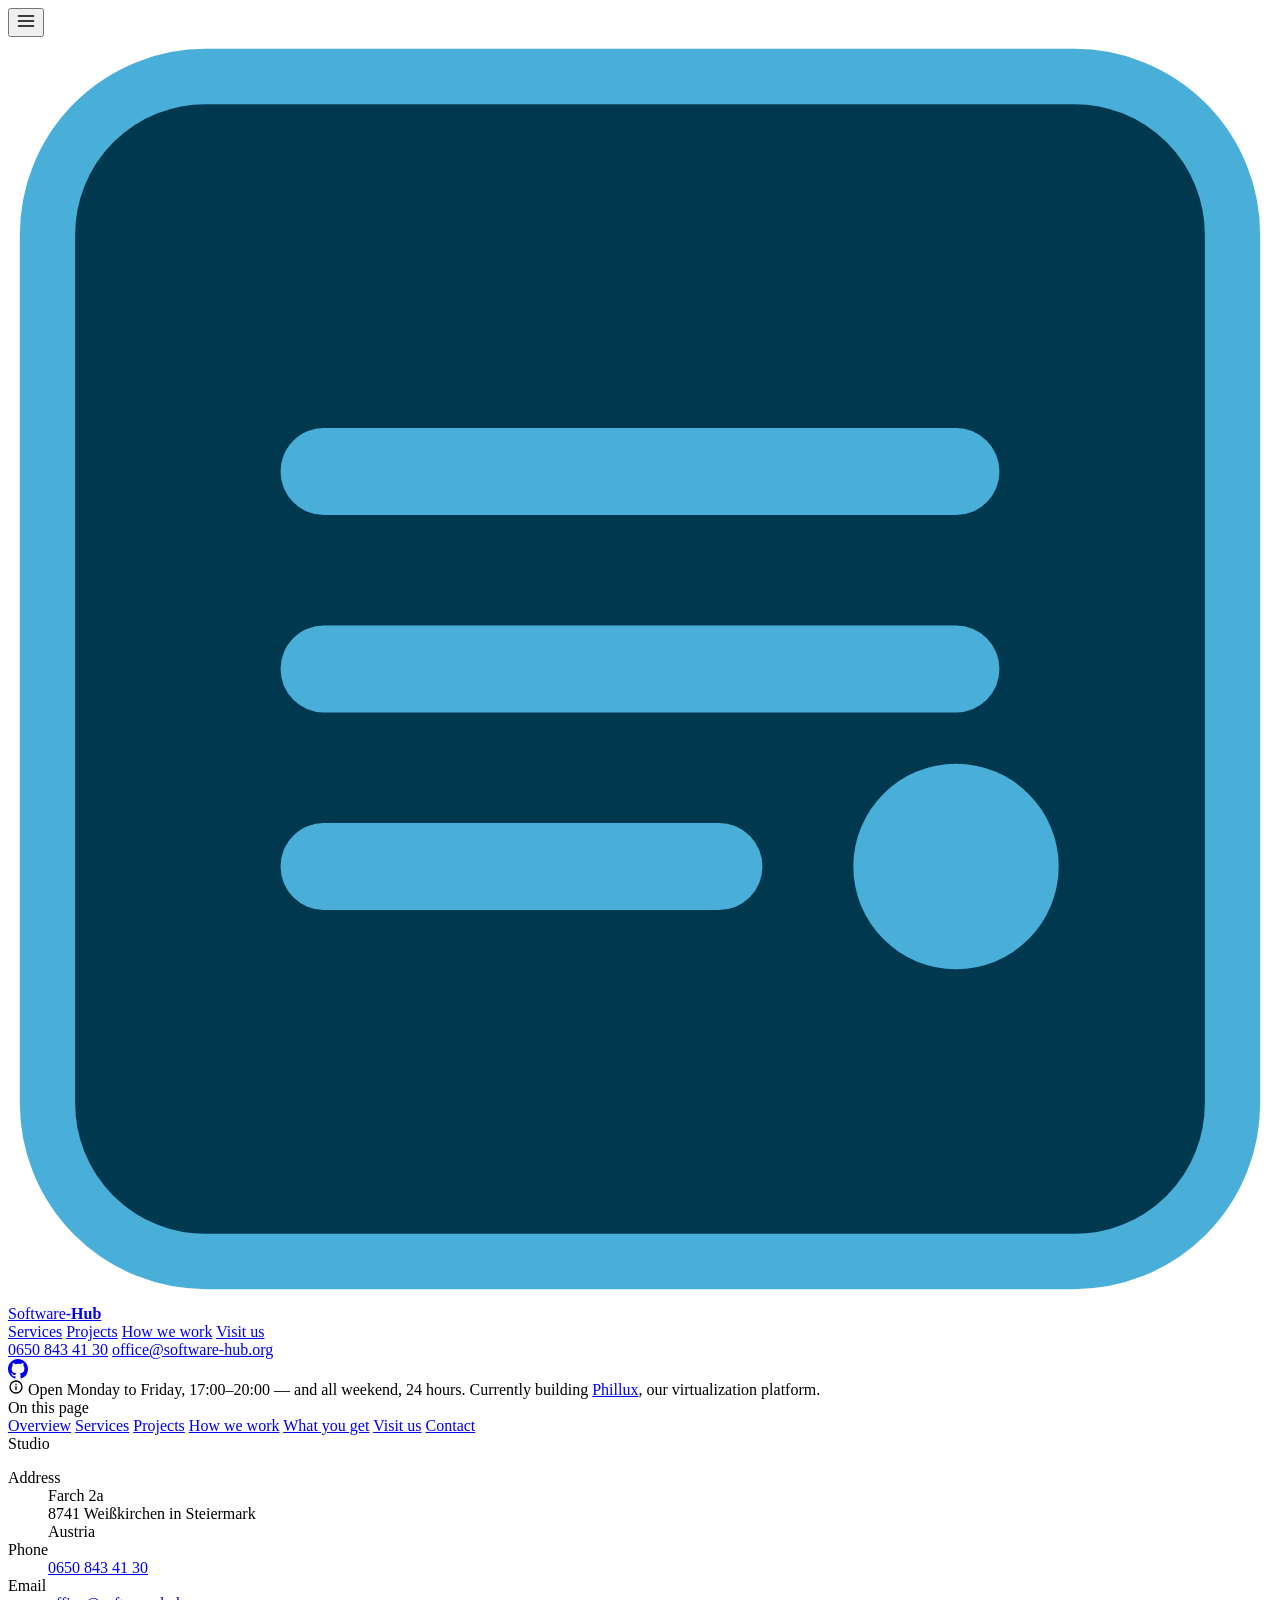
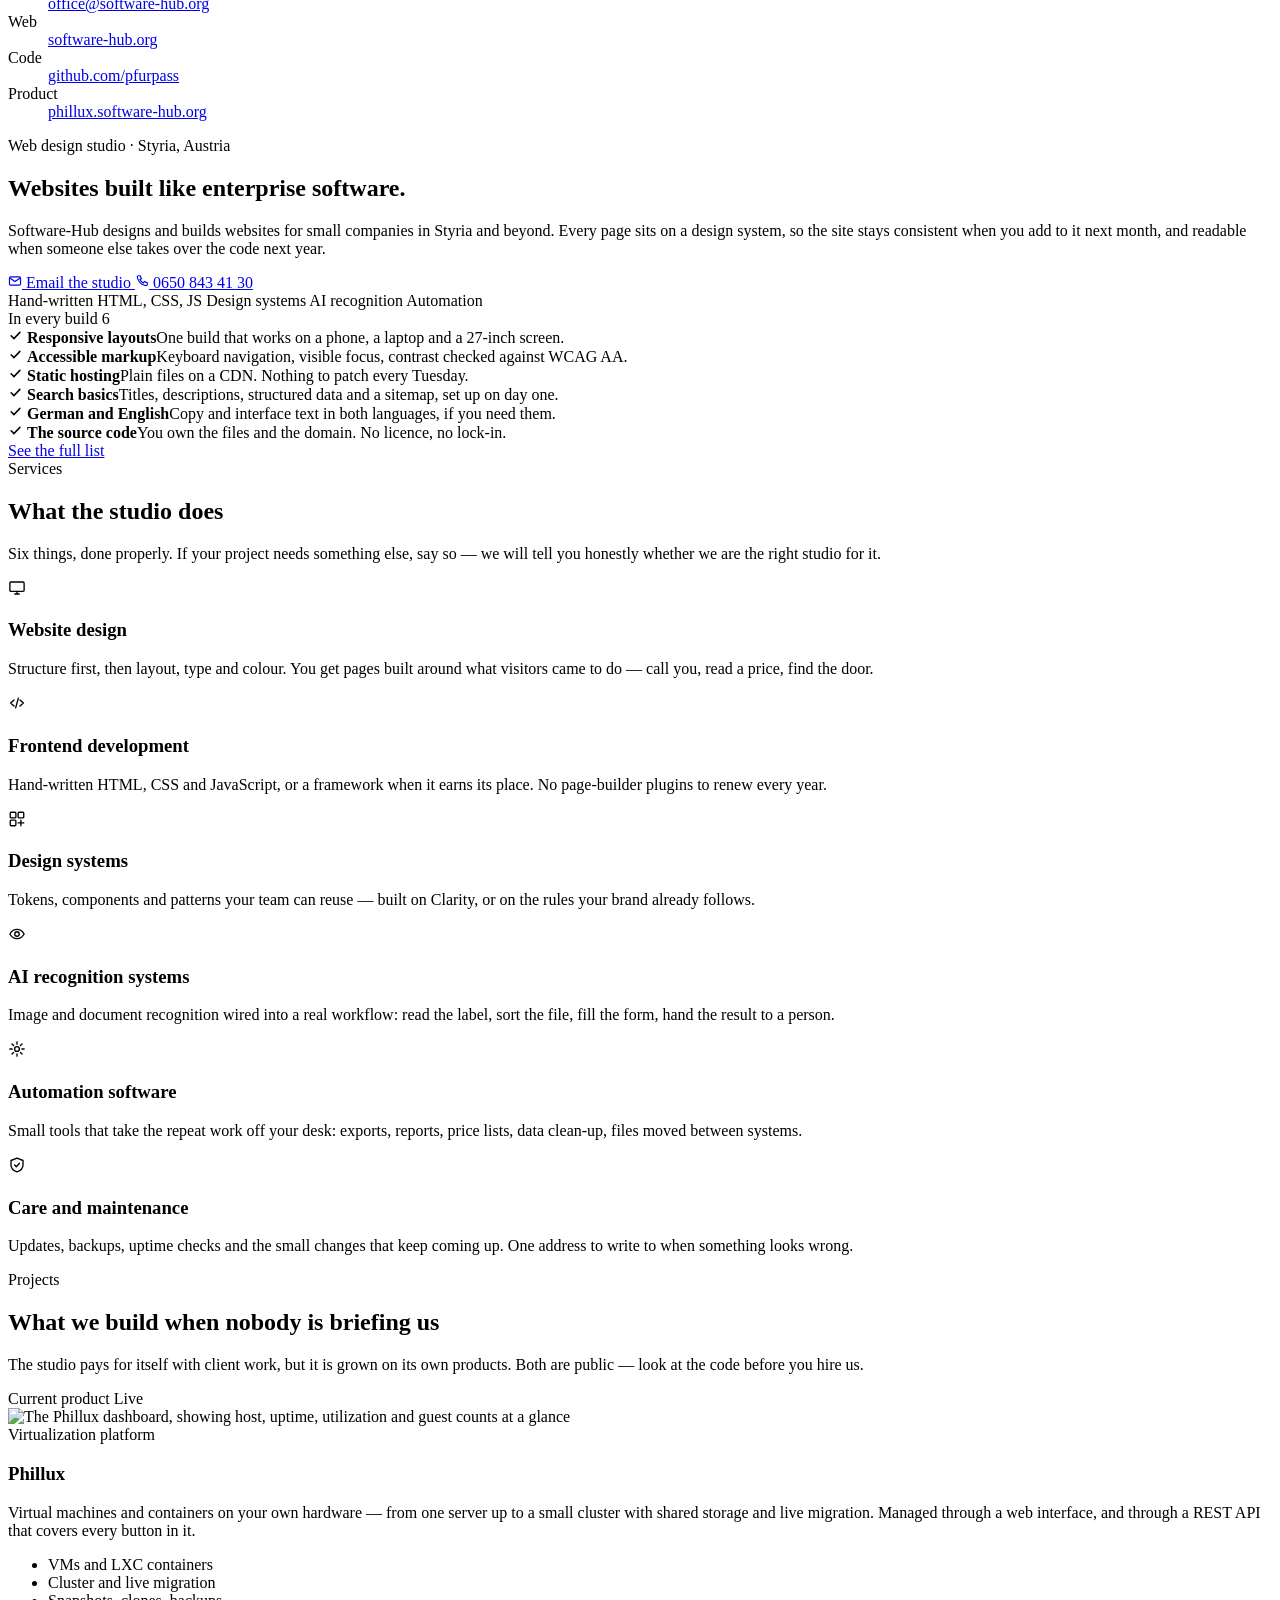
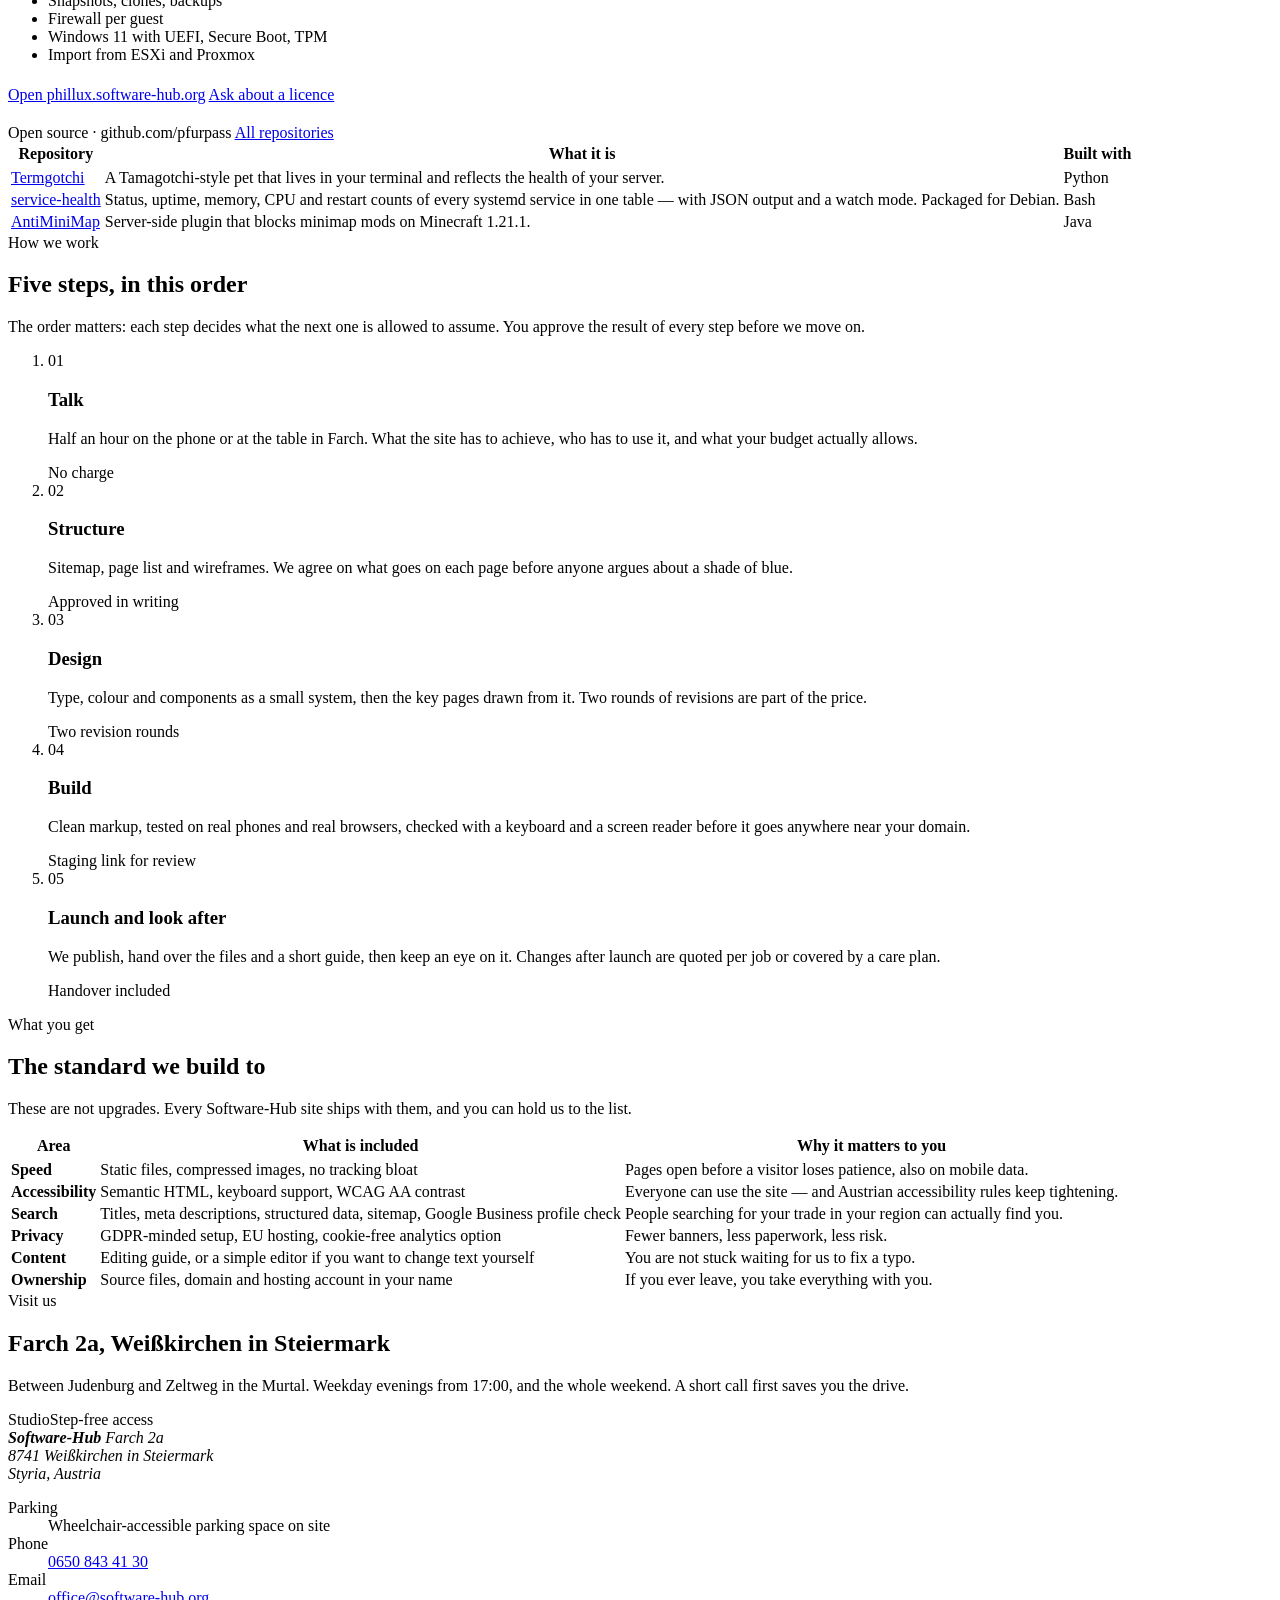
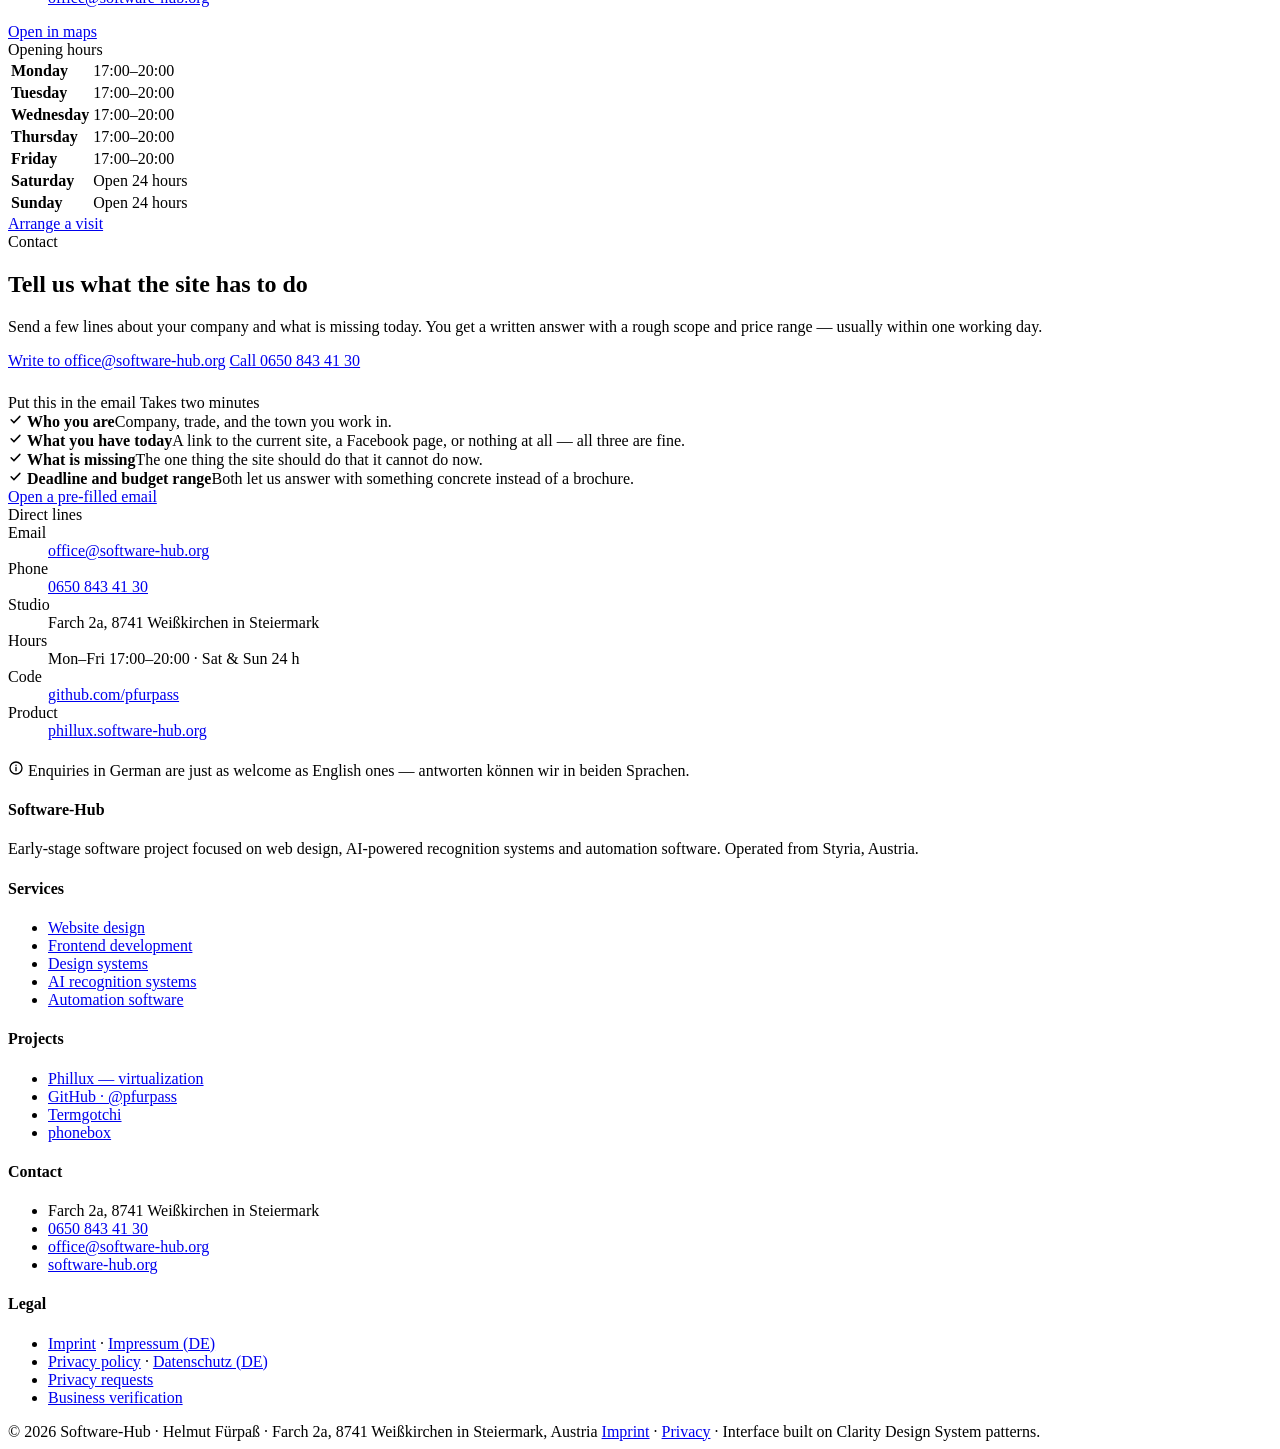
==== commit 9f39095b: "Add files via upload" ====
--- a/index.html
+++ b/index.html
@@ -1,721 +1,629 @@
-<!DOCTYPE html>
-<html lang="de">
-<head>
-  <meta charset="UTF-8" />
-  <meta name="viewport" content="width=device-width, initial-scale=1.0" />
-  <title>Software-Hub — AI Brick Recognition & Counting System</title>
-  <meta name="description" content="Software-Hub develops an AI-powered Brick Recognition & Counting System for automated visual inventory workflows." />
-  <link href="https://fonts.googleapis.com/css2?family=JetBrains+Mono:wght@400;500;700&family=Outfit:wght@300;400;500;600;700;800&display=swap" rel="stylesheet" />
-  <style>
-    *, *::before, *::after { margin: 0; padding: 0; box-sizing: border-box; }
-
-    :root {
-      --bg: #0a0a0f;
-      --bg-card: #111118;
-      --bg-card-hover: #16161f;
-      --border: #1e1e2a;
-      --text: #e4e4ef;
-      --text-dim: #8c8ca3;
-      --accent: #6c5ce7;
-      --accent-glow: rgba(108, 92, 231, 0.15);
-      --accent2: #00cec9;
-      --accent2-glow: rgba(0, 206, 201, 0.12);
-      --gradient: linear-gradient(135deg, #6c5ce7, #00cec9);
-      --font-display: 'Outfit', sans-serif;
-      --font-mono: 'JetBrains Mono', monospace;
-    }
-
-    html { scroll-behavior: smooth; }
-
-    body {
-      font-family: var(--font-display);
-      background: var(--bg);
-      color: var(--text);
-      line-height: 1.6;
-      overflow-x: hidden;
-    }
-
-    ::selection { background: var(--accent); color: #fff; }
-
-    nav {
-      position: fixed; top: 0; left: 0; right: 0; z-index: 100;
-      padding: 1.25rem 2rem;
-      display: flex; align-items: center; justify-content: space-between;
-      backdrop-filter: blur(20px) saturate(1.4);
-      -webkit-backdrop-filter: blur(20px) saturate(1.4);
-      background: rgba(10, 10, 15, 0.75);
-      border-bottom: 1px solid var(--border);
-    }
-
-    .nav-logo {
-      font-family: var(--font-mono);
-      font-weight: 700; font-size: 1.15rem;
-      background: var(--gradient);
-      -webkit-background-clip: text; -webkit-text-fill-color: transparent;
-      background-clip: text;
-      letter-spacing: -0.02em;
-    }
-
-    .nav-links { display: flex; gap: 2rem; list-style: none; }
-    .nav-links a {
-      text-decoration: none; color: var(--text-dim);
-      font-size: 0.85rem; font-weight: 500; letter-spacing: 0.04em;
-      text-transform: uppercase; transition: color 0.25s;
-    }
-    .nav-links a:hover { color: var(--text); }
-
-    .hero {
-      min-height: 100vh;
-      display: flex; align-items: center; justify-content: center;
-      position: relative; padding: 7rem 2rem 4rem;
-    }
-
-    .hero-bg { position: absolute; inset: 0; overflow: hidden; z-index: 0; }
-    .hero-bg::before {
-      content: '';
-      position: absolute;
-      width: 650px; height: 650px;
-      background: radial-gradient(circle, var(--accent-glow) 0%, transparent 70%);
-      top: 8%; left: -12%;
-      animation: float1 12s ease-in-out infinite;
-    }
-    .hero-bg::after {
-      content: '';
-      position: absolute;
-      width: 520px; height: 520px;
-      background: radial-gradient(circle, var(--accent2-glow) 0%, transparent 70%);
-      bottom: 8%; right: -8%;
-      animation: float2 15s ease-in-out infinite;
-    }
-    @keyframes float1 { 0%,100% { transform: translate(0,0); } 50% { transform: translate(60px, 40px); } }
-    @keyframes float2 { 0%,100% { transform: translate(0,0); } 50% { transform: translate(-40px, -50px); } }
-
-    .hero-content { position: relative; z-index: 1; max-width: 980px; text-align: center; }
-    .hero-tag {
-      display: inline-block;
-      font-family: var(--font-mono); font-size: 0.8rem;
-      color: var(--accent); letter-spacing: 0.08em;
-      border: 1px solid rgba(108,92,231,0.3);
-      padding: 0.4rem 1rem; border-radius: 100px;
-      margin-bottom: 2rem;
-      background: var(--accent-glow);
-    }
-    .hero h1 {
-      font-size: clamp(2.6rem, 7vw, 5.7rem);
-      font-weight: 800; line-height: 1.05;
-      letter-spacing: -0.03em;
-      margin-bottom: 1.5rem;
-    }
-    .gradient-text {
-      background: var(--gradient);
-      -webkit-background-clip: text; -webkit-text-fill-color: transparent;
-      background-clip: text;
-    }
-    .hero p {
-      font-size: 1.18rem; color: var(--text-dim);
-      max-width: 760px; margin: 0 auto 2.5rem;
-      font-weight: 300; line-height: 1.7;
-    }
-    .hero-cta-wrap { display: flex; justify-content: center; gap: 1rem; flex-wrap: wrap; }
-    .hero-cta {
-      display: inline-flex; align-items: center; gap: 0.6rem;
-      padding: 0.9rem 2rem;
-      color: #fff; text-decoration: none;
-      border-radius: 8px; font-weight: 600; font-size: 0.9rem;
-      transition: transform 0.2s, box-shadow 0.3s, border-color 0.3s;
-    }
-    .hero-cta.primary { background: var(--gradient); box-shadow: 0 4px 25px var(--accent-glow); }
-    .hero-cta.secondary { background: rgba(255,255,255,0.03); border: 1px solid var(--border); color: var(--text); }
-    .hero-cta:hover { transform: translateY(-2px); box-shadow: 0 8px 40px rgba(108,92,231,0.3); }
-    .hero-cta.secondary:hover { border-color: rgba(0,206,201,0.35); }
-    .hero-cta svg { width: 18px; height: 18px; }
-
-    section { padding: 6rem 2rem; max-width: 1100px; margin: 0 auto; }
-    .section-label {
-      font-family: var(--font-mono); font-size: 0.75rem;
-      color: var(--accent); letter-spacing: 0.12em; text-transform: uppercase;
-      margin-bottom: 0.75rem;
-    }
-    .section-title {
-      font-size: clamp(2rem, 4vw, 2.8rem);
-      font-weight: 700; letter-spacing: -0.02em;
-      margin-bottom: 1rem;
-    }
-    .section-desc {
-      color: var(--text-dim); font-size: 1.05rem; font-weight: 300;
-      max-width: 760px; margin-bottom: 3rem; line-height: 1.7;
-    }
-
-    .highlight-card {
-      background: linear-gradient(135deg, rgba(108,92,231,0.12), rgba(0,206,201,0.08));
-      border: 1px solid rgba(108,92,231,0.28);
-      border-radius: 16px;
-      padding: 2rem;
-      margin-top: 2rem;
-    }
-    .highlight-card h3 { font-size: 1.4rem; margin-bottom: 0.75rem; }
-    .highlight-card p { color: var(--text-dim); font-weight: 300; line-height: 1.75; }
-
-    .grid {
-      display: grid;
-      grid-template-columns: repeat(auto-fit, minmax(280px, 1fr));
-      gap: 1.25rem;
-    }
-    .card {
-      background: var(--bg-card);
-      border: 1px solid var(--border);
-      border-radius: 12px;
-      padding: 2rem;
-      transition: all 0.35s ease;
-      position: relative; overflow: hidden;
-    }
-    .card::before {
-      content: '';
-      position: absolute; top: 0; left: 0; right: 0; height: 2px;
-      background: var(--gradient);
-      opacity: 0; transition: opacity 0.35s;
-    }
-    .card:hover { background: var(--bg-card-hover); border-color: rgba(108,92,231,0.25); transform: translateY(-3px); }
-    .card:hover::before { opacity: 1; }
-    .card-icon {
-      width: 44px; height: 44px;
-      border-radius: 10px;
-      display: flex; align-items: center; justify-content: center;
-      margin-bottom: 1.25rem;
-      background: var(--accent-glow);
-      color: var(--accent);
-      font-size: 1.3rem;
-    }
-    .card h3 { font-size: 1.1rem; font-weight: 600; margin-bottom: 0.6rem; }
-    .card p { font-size: 0.9rem; color: var(--text-dim); line-height: 1.65; }
-
-    .tech-marquee {
-      overflow: hidden; padding: 2.5rem 0;
-      border-top: 1px solid var(--border);
-      border-bottom: 1px solid var(--border);
-      margin: 2rem 0 4rem;
-      position: relative;
-    }
-    .tech-marquee::before, .tech-marquee::after {
-      content: '';
-      position: absolute; top: 0; bottom: 0; width: 120px; z-index: 2;
-    }
-    .tech-marquee::before { left: 0; background: linear-gradient(90deg, var(--bg), transparent); }
-    .tech-marquee::after { right: 0; background: linear-gradient(270deg, var(--bg), transparent); }
-    .tech-track {
-      display: flex; gap: 3rem;
-      animation: scroll 30s linear infinite;
-      width: max-content;
-    }
-    @keyframes scroll { 0% { transform: translateX(0); } 100% { transform: translateX(-50%); } }
-    .tech-item {
-      font-family: var(--font-mono);
-      font-size: 0.85rem; color: var(--text-dim);
-      white-space: nowrap;
-      display: flex; align-items: center; gap: 0.5rem;
-    }
-    .tech-dot { width: 6px; height: 6px; border-radius: 50%; background: var(--accent); display: inline-block; }
-
-    .product-flow {
-      display: grid;
-      grid-template-columns: repeat(4, 1fr);
-      gap: 1rem;
-      margin-top: 2rem;
-    }
-
-    .mockup-shell {
-      background: var(--bg-card);
-      border: 1px solid rgba(108,92,231,0.28);
-      border-radius: 18px;
-      overflow: hidden;
-      box-shadow: 0 24px 80px rgba(0,0,0,0.25);
-    }
-    .mockup-topbar {
-      display: flex; align-items: center; justify-content: space-between;
-      padding: 1rem 1.25rem;
-      border-bottom: 1px solid var(--border);
-      background: rgba(255,255,255,0.025);
-      font-family: var(--font-mono);
-      font-size: 0.78rem;
-      color: var(--text-dim);
-    }
-    .mockup-dots { display: flex; gap: 0.4rem; }
-    .mockup-dots span { width: 9px; height: 9px; border-radius: 999px; background: rgba(255,255,255,0.16); }
-    .mockup-content {
-      display: grid;
-      grid-template-columns: 1fr 1fr;
-      gap: 1.25rem;
-      padding: 1.5rem;
-    }
-    .mockup-panel {
-      background: rgba(255,255,255,0.025);
-      border: 1px solid var(--border);
-      border-radius: 14px;
-      padding: 1.25rem;
-    }
-    .mockup-panel h3 { font-size: 1rem; margin-bottom: 0.8rem; }
-    .mockup-upload {
-      min-height: 210px;
-      border: 1px dashed rgba(108,92,231,0.45);
-      border-radius: 12px;
-      display: flex;
-      align-items: center;
-      justify-content: center;
-      text-align: center;
-      color: var(--text-dim);
-      background: linear-gradient(135deg, rgba(108,92,231,0.07), rgba(0,206,201,0.05));
-      font-family: var(--font-mono);
-      font-size: 0.82rem;
-      padding: 1rem;
-    }
-    .mockup-result { display: grid; gap: 0.75rem; }
-    .prototype-image-wrap {
-      margin-top: 2rem;
-      background: var(--bg-card);
-      border: 1px solid rgba(0,206,201,0.22);
-      border-radius: 18px;
-      padding: 1rem;
-      overflow: hidden;
-    }
-    .prototype-image-wrap img {
-      width: 100%;
-      display: block;
-      border-radius: 12px;
-      border: 1px solid var(--border);
-    }
-    .prototype-caption {
-      color: var(--text-dim);
-      font-size: 0.9rem;
-      line-height: 1.7;
-      margin-top: 1rem;
-    }
-    .result-row {
-      display: flex; align-items: center; justify-content: space-between;
-      gap: 1rem;
-      padding: 0.85rem 1rem;
-      border: 1px solid var(--border);
-      border-radius: 10px;
-      background: rgba(255,255,255,0.025);
-      color: var(--text-dim);
-      font-size: 0.88rem;
-    }
-    .result-row strong { color: var(--text); }
-    .status-pill {
-      display: inline-flex;
-      align-items: center;
-      padding: 0.25rem 0.55rem;
-      border-radius: 999px;
-      background: var(--accent2-glow);
-      border: 1px solid rgba(0,206,201,0.2);
-      color: var(--accent2);
-      font-family: var(--font-mono);
-      font-size: 0.68rem;
-      white-space: nowrap;
-    }
-    .roadmap-list { display: grid; gap: 1rem; }
-    .roadmap-item {
-      border-left: 2px solid rgba(108,92,231,0.65);
-      padding-left: 1rem;
-    }
-    .roadmap-item h3 { font-size: 1rem; margin-bottom: 0.2rem; }
-    .roadmap-item p { color: var(--text-dim); font-size: 0.9rem; line-height: 1.6; }
-    .flow-step {
-      background: var(--bg-card);
-      border: 1px solid var(--border);
-      border-radius: 12px;
-      padding: 1.4rem;
-    }
-    .flow-step span { font-family: var(--font-mono); color: var(--accent2); font-size: 0.8rem; }
-    .flow-step h3 { margin: 0.5rem 0; font-size: 1rem; }
-    .flow-step p { color: var(--text-dim); font-size: 0.86rem; line-height: 1.6; }
-
-    .project-tags { display: flex; flex-wrap: wrap; gap: 0.4rem; margin-top: 1.1rem; }
-    .project-tags span {
-      font-family: var(--font-mono); font-size: 0.68rem;
-      padding: 0.2rem 0.55rem;
-      background: rgba(255,255,255,0.04);
-      border: 1px solid var(--border);
-      border-radius: 4px; color: var(--text-dim);
-    }
-
-    .about-grid { display: grid; grid-template-columns: 1.1fr 0.9fr; gap: 3rem; align-items: start; }
-    .about-text p { color: var(--text-dim); font-size: 0.95rem; line-height: 1.8; margin-bottom: 1rem; }
-    .about-stats { display: grid; grid-template-columns: 1fr 1fr; gap: 1rem; }
-    .stat-card { background: var(--bg-card); border: 1px solid var(--border); border-radius: 12px; padding: 1.5rem; text-align: center; }
-    .stat-number { font-size: 2rem; font-weight: 700; background: var(--gradient); -webkit-background-clip: text; -webkit-text-fill-color: transparent; background-clip: text; }
-    .stat-label { font-size: 0.78rem; color: var(--text-dim); margin-top: 0.3rem; }
-
-    .contact-section { text-align: center; padding: 6rem 2rem 8rem; }
-    .contact-section .section-desc { margin-left: auto; margin-right: auto; }
-    .contact-links { display: flex; justify-content: center; gap: 1rem; flex-wrap: wrap; margin-top: 2rem; }
-    .contact-btn {
-      display: inline-flex; align-items: center; gap: 0.6rem;
-      padding: 0.85rem 1.8rem;
-      border-radius: 8px; text-decoration: none;
-      font-size: 0.88rem; font-weight: 500;
-      transition: all 0.25s;
-    }
-    .contact-btn.primary { background: var(--gradient); color: #fff; box-shadow: 0 4px 25px var(--accent-glow); }
-    .contact-btn.primary:hover { transform: translateY(-2px); box-shadow: 0 8px 40px rgba(108,92,231,0.3); }
-    .contact-btn.secondary { background: var(--bg-card); color: var(--text); border: 1px solid var(--border); }
-    .contact-btn.secondary:hover { border-color: rgba(108,92,231,0.4); background: var(--bg-card-hover); }
-    .contact-btn svg { width: 18px; height: 18px; }
-
-    footer { text-align: center; padding: 2rem; border-top: 1px solid var(--border); font-size: 0.78rem; color: var(--text-dim); font-family: var(--font-mono); }
-
-    @media (max-width: 900px) {
-      .product-flow { grid-template-columns: 1fr 1fr; }
-      .mockup-content { grid-template-columns: 1fr; }
-      .about-grid { grid-template-columns: 1fr; }
-    }
-
-    @media (max-width: 768px) {
-      nav { padding: 1rem 1.25rem; }
-      .nav-links { display: none; }
-      section { padding: 4rem 1.25rem; }
-      .grid { grid-template-columns: 1fr; }
-      .product-flow { grid-template-columns: 1fr; }
-      .hero p { font-size: 1.02rem; }
-    }
-
-    .fade-in { opacity: 0; transform: translateY(30px); transition: opacity 0.7s ease, transform 0.7s ease; }
-    .fade-in.visible { opacity: 1; transform: translateY(0); }
-  </style>
-</head>
-<body>
-
-<nav>
-  <div class="nav-logo">Software-Hub</div>
-  <ul class="nav-links">
-    <li><a href="#product">Product</a></li>
-    <li><a href="#technology">Technology</a></li>
-    <li><a href="#aws">AWS Use Case</a></li>
-    <li><a href="#company">Company</a></li>
-    <li><a href="#imprint">Imprint</a></li>
-    <li><a href="#contact">Contact</a></li>
-  </ul>
-</nav>
-
-<section class="hero" id="home">
-  <div class="hero-bg"></div>
-  <div class="hero-content">
-    <span class="hero-tag">// AI Recognition Startup from Austria</span>
-    <h1>AI-powered <span class="gradient-text">brick recognition</span> for faster inventory workflows.</h1>
-    <p>Software-Hub develops an AI-based Brick Recognition &amp; Counting System that detects, counts and classifies mixed plastic building bricks from camera images. The goal is to help collectors, resellers and small businesses automate sorting and inventory workflows.</p>
-    <div class="hero-cta-wrap">
-      <a href="#product" class="hero-cta primary">
-        View product
-        <svg fill="none" stroke="currentColor" stroke-width="2" viewBox="0 0 24 24"><path d="M17 8l4 4m0 0l-4 4m4-4H3"/></svg>
-      </a>
-      <a href="#demo" class="hero-cta secondary">View MVP mockup</a>
-      <a href="mailto:office@software-hub.org" class="hero-cta secondary">Contact us</a>
-    </div>
-  </div>
-</section>
-
-<div class="tech-marquee">
-  <div class="tech-track">
-    <span class="tech-item"><span class="tech-dot"></span>Computer Vision</span>
-    <span class="tech-item"><span class="tech-dot"></span>Machine Learning</span>
-    <span class="tech-item"><span class="tech-dot"></span>Image Processing</span>
-    <span class="tech-item"><span class="tech-dot"></span>Serverless APIs</span>
-    <span class="tech-item"><span class="tech-dot"></span>Object Storage</span>
-    <span class="tech-item"><span class="tech-dot"></span>Databases</span>
-    <span class="tech-item"><span class="tech-dot"></span>Containers</span>
-    <span class="tech-item"><span class="tech-dot"></span>Monitoring</span>
-    <span class="tech-item"><span class="tech-dot"></span>Scalable Processing</span>
-    <span class="tech-item"><span class="tech-dot"></span>Computer Vision</span>
-    <span class="tech-item"><span class="tech-dot"></span>Machine Learning</span>
-    <span class="tech-item"><span class="tech-dot"></span>Image Processing</span>
-    <span class="tech-item"><span class="tech-dot"></span>Serverless APIs</span>
-    <span class="tech-item"><span class="tech-dot"></span>Object Storage</span>
-    <span class="tech-item"><span class="tech-dot"></span>Databases</span>
-    <span class="tech-item"><span class="tech-dot"></span>Containers</span>
-    <span class="tech-item"><span class="tech-dot"></span>Monitoring</span>
-    <span class="tech-item"><span class="tech-dot"></span>Scalable Processing</span>
-  </div>
-</div>
-
-<section id="product">
-  <p class="section-label fade-in">// Product</p>
-  <h2 class="section-title fade-in">Brick Recognition &amp; Counting System</h2>
-  <p class="section-desc fade-in">The product is designed to turn camera images of mixed building bricks into structured inventory data. Instead of manually counting parts, users can upload or capture images and receive detected objects, estimated quantities and classification results.</p>
-
-  <div class="highlight-card fade-in">
-    <h3>Current MVP focus</h3>
-    <p>We are building the first version of the recognition pipeline: image capture, preprocessing, object detection, duplicate-safe counting, part classification, result correction and exportable inventory data. The first target is a practical MVP for real-world brick sorting workflows.</p>
-  </div>
-
-  <div class="product-flow">
-    <div class="flow-step fade-in">
-      <span>01</span>
-      <h3>Capture</h3>
-      <p>Images are captured from a fixed camera setup or uploaded through a web interface.</p>
-    </div>
-    <div class="flow-step fade-in">
-      <span>02</span>
-      <h3>Detect</h3>
-      <p>The system detects visible brick parts and separates them from the background.</p>
-    </div>
-    <div class="flow-step fade-in">
-      <span>03</span>
-      <h3>Count</h3>
-      <p>Detected parts are counted while avoiding duplicate counting across processing steps.</p>
-    </div>
-    <div class="flow-step fade-in">
-      <span>04</span>
-      <h3>Export</h3>
-      <p>Results are converted into structured inventory data for dashboards, APIs or CSV exports.</p>
-    </div>
-  </div>
-</section>
-
-<section id="demo">
-  <p class="section-label fade-in">// MVP Mockup</p>
-  <h2 class="section-title fade-in">How the product workflow will look</h2>
-  <p class="section-desc fade-in">The first MVP is planned as a web-based workflow: users upload or capture an image, the recognition pipeline detects visible parts, and the dashboard returns counts and structured inventory data for review.</p>
-
-  <div class="mockup-shell fade-in">
-    <div class="mockup-topbar">
-      <div class="mockup-dots"><span></span><span></span><span></span></div>
-      <span>Brick Recognition Dashboard — MVP preview</span>
-    </div>
-    <div class="mockup-content">
-      <div class="mockup-panel">
-        <h3>Input image</h3>
-        <div class="mockup-upload">
-          Camera image / upload area<br />white background + mixed brick parts
-        </div>
-      </div>
-      <div class="mockup-panel">
-        <h3>Recognition result</h3>
-        <div class="mockup-result">
-          <div class="result-row"><strong>Detected parts</strong><span>128</span></div>
-          <div class="result-row"><strong>Duplicate-safe count</strong><span class="status-pill">enabled</span></div>
-          <div class="result-row"><strong>Classification</strong><span>shape + color</span></div>
-          <div class="result-row"><strong>Export</strong><span>CSV / API</span></div>
-        </div>
-      </div>
-    </div>
-  </div>
-  <div class="prototype-image-wrap fade-in">
-    <img src="brick-detection-prototype.jpg" alt="Prototype test showing detected brick parts with bounding boxes and estimated counts" />
-    <p class="prototype-caption">Prototype detection output: early test images with bounding boxes around visible brick parts and estimated object counts per image. This supports the MVP recognition pipeline and will be improved with better datasets, classification and duplicate-safe counting.</p>
-  </div>
-</section>
-
-<section id="technology">
-  <p class="section-label fade-in">// Technology</p>
-  <h2 class="section-title fade-in">Technology areas</h2>
-  <p class="section-desc fade-in">Software-Hub combines software engineering, computer vision and cloud infrastructure to build a scalable recognition workflow.</p>
-
-  <div class="grid">
-    <div class="card fade-in">
-      <div class="card-icon">👁️</div>
-      <h3>Computer Vision</h3>
-      <p>Detection and classification of plastic building bricks from images using image preprocessing and ML-based recognition.</p>
-      <div class="project-tags"><span>Object Detection</span><span>Image Processing</span><span>Classification</span></div>
-    </div>
-    <div class="card fade-in">
-      <div class="card-icon">🧠</div>
-      <h3>Machine Learning</h3>
-      <p>Model experiments, dataset preparation, evaluation and iterative training for better recognition quality.</p>
-      <div class="project-tags"><span>ML</span><span>Training</span><span>Evaluation</span></div>
-    </div>
-    <div class="card fade-in">
-      <div class="card-icon">☁️</div>
-      <h3>Cloud Architecture</h3>
-      <p>Scalable APIs, storage and asynchronous processing pipelines for image uploads and recognition jobs.</p>
-      <div class="project-tags"><span>APIs</span><span>Queues</span><span>Storage</span></div>
-    </div>
-    <div class="card fade-in">
-      <div class="card-icon">📊</div>
-      <h3>Inventory Dashboard</h3>
-      <p>A web interface for reviewing detections, correcting results and exporting structured inventory data.</p>
-      <div class="project-tags"><span>Dashboard</span><span>CSV Export</span><span>Review UI</span></div>
-    </div>
-  </div>
-</section>
-
-<section id="aws">
-  <p class="section-label fade-in">// AWS Use Case</p>
-  <h2 class="section-title fade-in">Why we plan to use AWS</h2>
-  <p class="section-desc fade-in">AWS credits would help us build and test the MVP infrastructure without overcommitting early-stage startup budget. The architecture is planned around scalable image processing, serverless APIs, data storage and monitoring.</p>
-
-  <div class="grid">
-    <div class="card fade-in">
-      <div class="card-icon">🗂️</div>
-      <h3>Image &amp; dataset storage</h3>
-      <p>Store uploaded images, generated annotations, model outputs and inventory exports in a structured way.</p>
-      <div class="project-tags"><span>Amazon S3</span><span>Lifecycle Rules</span></div>
-    </div>
-    <div class="card fade-in">
-      <div class="card-icon">⚡</div>
-      <h3>Serverless backend</h3>
-      <p>Run lightweight API and job-triggering logic for uploads, result retrieval and user workflows.</p>
-      <div class="project-tags"><span>AWS Lambda</span><span>API Gateway</span></div>
-    </div>
-    <div class="card fade-in">
-      <div class="card-icon">🧪</div>
-      <h3>Model experiments</h3>
-      <p>Test AI and ML workflows for recognition, classification and future model improvements.</p>
-      <div class="project-tags"><span>Amazon Bedrock</span><span>ML Workflows</span></div>
-    </div>
-    <div class="card fade-in">
-      <div class="card-icon">🛢️</div>
-      <h3>Application data</h3>
-      <p>Store users, recognition jobs, correction history and inventory result metadata.</p>
-      <div class="project-tags"><span>Amazon RDS</span><span>PostgreSQL</span></div>
-    </div>
-    <div class="card fade-in">
-      <div class="card-icon">📦</div>
-      <h3>Containerized processing</h3>
-      <p>Package heavier recognition jobs as containers for repeatable processing and future scaling.</p>
-      <div class="project-tags"><span>Containers</span><span>ECR</span><span>ECS</span></div>
-    </div>
-    <div class="card fade-in">
-      <div class="card-icon">📈</div>
-      <h3>Monitoring &amp; cost control</h3>
-      <p>Track system health, application logs and AWS spending while the MVP is developed.</p>
-      <div class="project-tags"><span>CloudWatch</span><span>AWS Budgets</span></div>
-    </div>
-  </div>
-</section>
-
-<section id="customers">
-  <p class="section-label fade-in">// Customers</p>
-  <h2 class="section-title fade-in">Target customers</h2>
-  <p class="section-desc fade-in">The first target market is people and small businesses that handle many mixed building bricks and need faster counting, sorting and inventory preparation.</p>
-
-  <div class="grid">
-    <div class="card fade-in"><div class="card-icon">🧱</div><h3>Collectors</h3><p>Private collectors who want to organize, identify and count mixed parts faster.</p></div>
-    <div class="card fade-in"><div class="card-icon">🏪</div><h3>Resellers</h3><p>Small resellers who need structured inventory data for used brick lots.</p></div>
-    <div class="card fade-in"><div class="card-icon">📦</div><h3>Sorting workflows</h3><p>Workflows where parts are poured onto a fixed background and analyzed by camera.</p></div>
-  </div>
-</section>
-
-<section id="roadmap">
-  <p class="section-label fade-in">// Product status</p>
-  <h2 class="section-title fade-in">MVP development roadmap</h2>
-  <p class="section-desc fade-in">Software-Hub is currently in the early MVP phase. The goal is to validate the recognition workflow first, then improve accuracy, usability and deployment scalability.</p>
-
-  <div class="roadmap-list">
-    <div class="roadmap-item fade-in">
-      <h3>Phase 1 — Recognition pipeline</h3>
-      <p>Build the first image preprocessing, object detection and duplicate-safe counting workflow for controlled camera images.</p>
-    </div>
-    <div class="roadmap-item fade-in">
-      <h3>Phase 2 — Review dashboard</h3>
-      <p>Create a web interface where users can review detections, correct results and export inventory data.</p>
-    </div>
-    <div class="roadmap-item fade-in">
-      <h3>Phase 3 — Cloud MVP</h3>
-      <p>Deploy scalable storage, APIs, background processing and monitoring for real test users.</p>
-    </div>
-  </div>
-</section>
-
-<section id="company">
-  <p class="section-label fade-in">// Company</p>
-  <h2 class="section-title fade-in">About Software-Hub</h2>
-
-  <div class="about-grid fade-in">
-    <div class="about-text">
-      <p>Software-Hub is an early-stage software project based in Styria, Austria. We develop custom software solutions and are currently focused on an AI-powered Brick Recognition &amp; Counting System.</p>
-      <p>The project is in MVP development. Our technical background includes full-stack web development, backend systems, cloud infrastructure, container workflows and performance-focused software engineering.</p>
-      <p>For inquiries, partnership discussions or technical questions, contact us at <strong>office@software-hub.org</strong>.</p>
-    </div>
-    <div class="about-stats">
-      <div class="stat-card"><div class="stat-number">Austria</div><div class="stat-label">Company location</div></div>
-      <div class="stat-card"><div class="stat-number">MVP</div><div class="stat-label">Product development stage</div></div>
-      <div class="stat-card"><div class="stat-number">AI</div><div class="stat-label">Recognition technology focus</div></div>
-      <div class="stat-card"><div class="stat-number">B2B</div><div class="stat-label">Reseller and sorting workflows</div></div>
-    </div>
-  </div>
-</section>
-
-<section id="imprint">
-  <p class="section-label fade-in">// Imprint</p>
-  <h2 class="section-title fade-in">Legal notice</h2>
-  <p class="section-desc fade-in">This imprint provides basic contact and operator information for Software-Hub.</p>
-
-  <div class="grid">
-    <div class="card fade-in">
-      <div class="card-icon">🏢</div>
-      <h3>Operator</h3>
-      <p>Software-Hub<br />Styria, Austria</p>
-    </div>
-    <div class="card fade-in">
-      <div class="card-icon">📍</div>
-      <h3>Address</h3>
-      <p>Farch 2a<br />8741 Weißkirchen<br />Austria</p>
-    </div>
-    <div class="card fade-in">
-      <div class="card-icon">✉️</div>
-      <h3>Contact</h3>
-      <p>Email: office@software-hub.org<br />Website: https://software-hub.org</p>
-    </div>
-    <div class="card fade-in">
-      <div class="card-icon">⚖️</div>
-      <h3>Responsibility for content</h3>
-      <p>Responsible for the content of this website: Software-Hub. The information on this website describes an early-stage MVP project and may be updated as the product develops.</p>
-    </div>
-  </div>
-</section>
-
-<section id="legal">
-  <p class="section-label fade-in">// Legal & Contact</p>
-  <h2 class="section-title fade-in">Company information</h2>
-  <p class="section-desc fade-in">Software-Hub is operated from Styria, Austria. For business inquiries, product questions or AWS-related verification, please contact us by email.</p>
-
-  <div class="grid">
-    <div class="card fade-in">
-      <div class="card-icon">🏢</div>
-      <h3>Software-Hub</h3>
-      <p>Early-stage software project focused on AI-powered recognition systems and automation software.</p>
-    </div>
-    <div class="card fade-in">
-      <div class="card-icon">📍</div>
-      <h3>Location</h3>
-      <p>Styria, Austria</p>
-    </div>
-    <div class="card fade-in">
-      <div class="card-icon">✉️</div>
-      <h3>Email</h3>
-      <p>office@software-hub.org</p>
-    </div>
-  </div>
-</section>
-
-<section class="contact-section" id="contact">
-  <p class="section-label fade-in">// Contact</p>
-  <h2 class="section-title fade-in">Let’s build the MVP</h2>
-  <p class="section-desc fade-in">Interested in the Brick Recognition &amp; Counting System, cloud infrastructure or a collaboration? Contact Software-Hub.</p>
-
-  <div class="contact-links fade-in">
-    <a href="mailto:office@software-hub.org" class="contact-btn primary">
-      <svg viewBox="0 0 24 24" fill="none" stroke="currentColor" stroke-width="2"><rect x="2" y="4" width="20" height="16" rx="2"/><path d="m22 7-8.97 5.7a1.94 1.94 0 0 1-2.06 0L2 7"/></svg>
-      office@software-hub.org
-    </a>
-    <a href="https://github.com/Software-Hub" target="_blank" class="contact-btn secondary">
-      <svg viewBox="0 0 24 24" fill="currentColor"><path d="M12 0C5.37 0 0 5.37 0 12c0 5.3 3.438 9.8 8.205 11.387.6.113.82-.258.82-.577 0-.285-.01-1.04-.015-2.04-3.338.724-4.042-1.61-4.042-1.61C4.422 18.07 3.633 17.7 3.633 17.7c-1.087-.744.084-.729.084-.729 1.205.084 1.838 1.236 1.838 1.236 1.07 1.835 2.809 1.305 3.495.998.108-.776.417-1.305.76-1.605-2.665-.3-5.466-1.332-5.466-5.93 0-1.31.465-2.38 1.235-3.22-.135-.303-.54-1.523.105-3.176 0 0 1.005-.322 3.3 1.23.96-.267 1.98-.399 3-.405 1.02.006 2.04.138 3 .405 2.28-1.552 3.285-1.23 3.285-1.23.645 1.653.24 2.873.12 3.176.765.84 1.23 1.91 1.23 3.22 0 4.61-2.805 5.625-5.475 5.92.42.36.81 1.096.81 2.22 0 1.606-.015 2.896-.015 3.286 0 .315.21.694.825.576C20.565 21.795 24 17.295 24 12c0-6.63-5.37-12-12-12z"/></svg>
-      GitHub
-    </a>
-  </div>
-</section>
-
-<footer>
-  <p>&copy; 2026 Software-Hub — AI-powered recognition systems from Austria.</p>
-</footer>
-
-<script>
-  const observer = new IntersectionObserver((entries) => {
-    entries.forEach(entry => {
-      if (entry.isIntersecting) entry.target.classList.add('visible');
-    });
-  }, { threshold: 0.1, rootMargin: '0px 0px -40px 0px' });
-
-  document.querySelectorAll('.fade-in').forEach(el => observer.observe(el));
-</script>
-</body>
-</html>
+<!DOCTYPE html>
+<html lang="en">
+<head>
+<meta charset="utf-8">
+<meta name="viewport" content="width=device-width, initial-scale=1">
+<title>Software-Hub — Web design &amp; automation studio in Styria, Austria</title>
+<meta name="description" content="Software-Hub is a web design studio in Weißkirchen in Steiermark, Austria. Websites, frontend development, AI recognition systems and automation software for small companies.">
+<meta name="keywords" content="Webdesigner, Webdesign, Software-Hub, Weißkirchen in Steiermark, Styria, Austria, automation software, AI recognition">
+<link rel="canonical" href="https://software-hub.org/">
+<meta property="og:title" content="Software-Hub — Web design &amp; automation studio in Styria">
+<meta property="og:description" content="Websites built the way enterprise software is built: clear structure, fast pages, a design system underneath.">
+<meta property="og:url" content="https://software-hub.org/">
+<meta property="og:type" content="website">
+<meta name="theme-color" content="#002538">
+<link rel="icon" href="data:image/svg+xml,%3Csvg xmlns='http://www.w3.org/2000/svg' viewBox='0 0 32 32'%3E%3Crect width='32' height='32' rx='4' fill='%23002538'/%3E%3Cpath d='M9 11h14M9 16h14M9 21h9' stroke='%2349afd9' stroke-width='2.4' stroke-linecap='round'/%3E%3C/svg%3E">
+
+<script type="application/ld+json">
+{
+  "@context": "https://schema.org",
+  "@type": "ProfessionalService",
+  "name": "Software-Hub",
+  "description": "Web design studio and software project in Styria, Austria. Websites, frontend development, AI-powered recognition systems and automation software.",
+  "url": "https://software-hub.org",
+  "email": "office@software-hub.org",
+  "telephone": "+43 650 843 41 30",
+  "address": {
+    "@type": "PostalAddress",
+    "streetAddress": "Farch 2a",
+    "postalCode": "8741",
+    "addressLocality": "Weißkirchen in Steiermark",
+    "addressRegion": "Styria",
+    "addressCountry": "AT"
+  },
+  "sameAs": [
+    "https://github.com/pfurpass",
+    "https://phillux.software-hub.org"
+  ],
+  "openingHoursSpecification": [
+    { "@type": "OpeningHoursSpecification", "dayOfWeek": ["Monday", "Tuesday", "Wednesday", "Thursday", "Friday"], "opens": "17:00", "closes": "20:00" },
+    { "@type": "OpeningHoursSpecification", "dayOfWeek": ["Saturday", "Sunday"], "opens": "00:00", "closes": "23:59" }
+  ],
+  "amenityFeature": {
+    "@type": "LocationFeatureSpecification",
+    "name": "Wheelchair-accessible parking",
+    "value": true
+  }
+}
+</script>
+
+<link rel="stylesheet" href="assets/clarity.css">
+</head>
+<body>
+
+<!-- ============================ HEADER ============================ -->
+<header class="header">
+  <button class="hamburger" id="navToggle" aria-label="Show page menu" aria-expanded="false" aria-controls="sidenav">
+    <svg width="20" height="20" viewBox="0 0 24 24" fill="none" stroke="currentColor" stroke-width="2" stroke-linecap="round" aria-hidden="true"><path d="M3 6h18M3 12h18M3 18h18"/></svg>
+  </button>
+
+  <a class="branding" href="#overview">
+    <svg class="logo" viewBox="0 0 32 32" fill="none" aria-hidden="true">
+      <rect x="1" y="1" width="30" height="30" rx="4" fill="#00394f" stroke="#49afd9" stroke-width="1.4"/>
+      <path d="M8 11h16M8 16h16M8 21h10" stroke="#49afd9" stroke-width="2.2" stroke-linecap="round"/>
+      <circle cx="24" cy="21" r="2.6" fill="#49afd9"/>
+    </svg>
+    <span class="title">Software<b>-Hub</b></span>
+  </a>
+
+  <nav class="header-nav" aria-label="Main">
+    <a href="#services">Services</a>
+    <a href="#projects">Projects</a>
+    <a href="#work">How we work</a>
+    <a href="#visit">Visit us</a>
+  </nav>
+
+  <div class="header-actions">
+    <a class="desk" href="tel:+436508434130">0650 843 41 30</a>
+    <span class="sep desk" aria-hidden="true"></span>
+    <a class="desk" href="mailto:office@software-hub.org">office@software-hub.org</a>
+    <span class="sep desk" aria-hidden="true"></span>
+    <a href="https://github.com/pfurpass" target="_blank" rel="noopener" title="Software-Hub on GitHub" aria-label="Software-Hub on GitHub" style="display:flex;align-items:center">
+      <svg width="20" height="20" viewBox="0 0 16 16" fill="currentColor" aria-hidden="true"><path d="M8 0C3.58 0 0 3.58 0 8c0 3.54 2.29 6.53 5.47 7.59.4.07.55-.17.55-.38 0-.19-.01-.82-.01-1.49-2.01.37-2.53-.49-2.69-.94-.09-.23-.48-.94-.82-1.13-.28-.15-.68-.52-.01-.53.63-.01 1.08.58 1.23.82.72 1.21 1.87.87 2.33.66.07-.52.28-.87.51-1.07-1.78-.2-3.64-.89-3.64-3.95 0-.87.31-1.59.82-2.15-.08-.2-.36-1.02.08-2.12 0 0 .67-.21 2.2.82a7.4 7.4 0 0 1 2-.27c.68 0 1.36.09 2 .27 1.53-1.04 2.2-.82 2.2-.82.44 1.1.16 1.92.08 2.12.51.56.82 1.27.82 2.15 0 3.07-1.87 3.75-3.65 3.95.29.25.54.73.54 1.48 0 1.07-.01 1.93-.01 2.2 0 .21.15.46.55.38A8.01 8.01 0 0 0 16 8c0-4.42-3.58-8-8-8Z"/></svg>
+    </a>
+  </div>
+</header>
+
+<!-- ==================== APP-LEVEL ALERT (Clarity pattern) ==================== -->
+<div class="alert-app-level" role="status">
+  <svg width="16" height="16" viewBox="0 0 24 24" fill="none" stroke="currentColor" stroke-width="2" aria-hidden="true">
+    <circle cx="12" cy="12" r="9"/><path d="M12 11v5M12 7.6v.6" stroke-linecap="round"/>
+  </svg>
+  <span>Open Monday to Friday, 17:00–20:00 — and all weekend, 24 hours. Currently building <a href="https://phillux.software-hub.org" target="_blank" rel="noopener">Phillux</a>, our virtualization platform.</span>
+</div>
+
+<div class="scrim" id="scrim" hidden></div>
+
+<div class="shell">
+
+  <!-- ============================ SIDENAV ============================ -->
+  <nav class="sidenav" id="sidenav" aria-label="On this page">
+    <div class="nav-group">
+      <div class="nav-group-title">On this page</div>
+      <a class="nav-link" href="#overview">Overview</a>
+      <a class="nav-link" href="#services">Services</a>
+      <a class="nav-link" href="#projects">Projects</a>
+      <a class="nav-link" href="#work">How we work</a>
+      <a class="nav-link" href="#included">What you get</a>
+      <a class="nav-link" href="#visit">Visit us</a>
+      <a class="nav-link" href="#contact">Contact</a>
+    </div>
+    <div class="nav-group">
+      <div class="nav-group-title">Studio</div>
+      <dl class="nav-meta">
+        <dt>Address</dt>
+        <dd>Farch 2a<br>8741 Weißkirchen in Steiermark<br>Austria</dd>
+        <dt>Phone</dt>
+        <dd><a href="tel:+436508434130">0650 843 41 30</a></dd>
+        <dt>Email</dt>
+        <dd><a href="mailto:office@software-hub.org">office@software-hub.org</a></dd>
+        <dt>Web</dt>
+        <dd><a href="https://software-hub.org">software-hub.org</a></dd>
+        <dt>Code</dt>
+        <dd><a href="https://github.com/pfurpass" target="_blank" rel="noopener">github.com/pfurpass</a></dd>
+        <dt>Product</dt>
+        <dd><a href="https://phillux.software-hub.org" target="_blank" rel="noopener">phillux.software-hub.org</a></dd>
+      </dl>
+    </div>
+  </nav>
+
+  <!-- ============================ CONTENT ============================ -->
+  <main class="content">
+
+    <!-- ---------- HERO ---------- -->
+    <section class="hero" id="overview">
+      <div class="hero-grid">
+        <div>
+          <span class="eyebrow"><span class="rule"></span>Web design studio · Styria, Austria</span>
+          <h1>Websites built like <span class="accent">enterprise software</span>.</h1>
+          <p class="hero-lead">
+            Software-Hub designs and builds websites for small companies in Styria and beyond.
+            Every page sits on a design system, so the site stays consistent when you add to it
+            next month, and readable when someone else takes over the code next year.
+          </p>
+          <div class="hero-actions">
+            <a class="btn btn-primary" href="mailto:office@software-hub.org?subject=Website%20enquiry">
+              <svg width="14" height="14" viewBox="0 0 24 24" fill="none" stroke="currentColor" stroke-width="2" aria-hidden="true"><rect x="2.5" y="5" width="19" height="14" rx="2"/><path d="m3 7 9 6 9-6"/></svg>
+              Email the studio
+            </a>
+            <a class="btn" href="tel:+436508434130">
+              <svg width="14" height="14" viewBox="0 0 24 24" fill="none" stroke="currentColor" stroke-width="2" aria-hidden="true"><path d="M6 3h3l2 5-2.5 1.5a12 12 0 0 0 6 6L16 13l5 2v3a2 2 0 0 1-2.2 2A17 17 0 0 1 4 5.2 2 2 0 0 1 6 3Z"/></svg>
+              0650 843 41 30
+            </a>
+          </div>
+          <div class="hero-facts">
+            <span class="label label-info">Hand-written HTML, CSS, JS</span>
+            <span class="label label-info">Design systems</span>
+            <span class="label label-info">AI recognition</span>
+            <span class="label label-info">Automation</span>
+          </div>
+        </div>
+
+        <div class="card panel">
+          <div class="card-header">
+            <span>In every build</span>
+            <span class="badge">6</span>
+          </div>
+          <div class="card-block">
+            <div class="spec-row">
+              <svg class="check" width="15" height="15" viewBox="0 0 24 24" fill="none" stroke="currentColor" stroke-width="2.4" stroke-linecap="round" aria-hidden="true"><path d="m5 12.5 4.5 4.5L19 7"/></svg>
+              <span><b>Responsive layouts</b><span>One build that works on a phone, a laptop and a 27-inch screen.</span></span>
+            </div>
+            <div class="spec-row">
+              <svg class="check" width="15" height="15" viewBox="0 0 24 24" fill="none" stroke="currentColor" stroke-width="2.4" stroke-linecap="round" aria-hidden="true"><path d="m5 12.5 4.5 4.5L19 7"/></svg>
+              <span><b>Accessible markup</b><span>Keyboard navigation, visible focus, contrast checked against WCAG AA.</span></span>
+            </div>
+            <div class="spec-row">
+              <svg class="check" width="15" height="15" viewBox="0 0 24 24" fill="none" stroke="currentColor" stroke-width="2.4" stroke-linecap="round" aria-hidden="true"><path d="m5 12.5 4.5 4.5L19 7"/></svg>
+              <span><b>Static hosting</b><span>Plain files on a CDN. Nothing to patch every Tuesday.</span></span>
+            </div>
+            <div class="spec-row">
+              <svg class="check" width="15" height="15" viewBox="0 0 24 24" fill="none" stroke="currentColor" stroke-width="2.4" stroke-linecap="round" aria-hidden="true"><path d="m5 12.5 4.5 4.5L19 7"/></svg>
+              <span><b>Search basics</b><span>Titles, descriptions, structured data and a sitemap, set up on day one.</span></span>
+            </div>
+            <div class="spec-row">
+              <svg class="check" width="15" height="15" viewBox="0 0 24 24" fill="none" stroke="currentColor" stroke-width="2.4" stroke-linecap="round" aria-hidden="true"><path d="m5 12.5 4.5 4.5L19 7"/></svg>
+              <span><b>German and English</b><span>Copy and interface text in both languages, if you need them.</span></span>
+            </div>
+            <div class="spec-row">
+              <svg class="check" width="15" height="15" viewBox="0 0 24 24" fill="none" stroke="currentColor" stroke-width="2.4" stroke-linecap="round" aria-hidden="true"><path d="m5 12.5 4.5 4.5L19 7"/></svg>
+              <span><b>The source code</b><span>You own the files and the domain. No licence, no lock-in.</span></span>
+            </div>
+          </div>
+          <div class="card-footer">
+            <a class="btn btn-link" href="#included">See the full list</a>
+          </div>
+        </div>
+      </div>
+    </section>
+
+    <!-- ---------- SERVICES ---------- -->
+    <section class="section" id="services">
+      <div class="section-head">
+        <span class="eyebrow"><span class="rule"></span>Services</span>
+        <h2>What the studio does</h2>
+        <p>Six things, done properly. If your project needs something else, say so — we will tell you honestly whether we are the right studio for it.</p>
+      </div>
+
+      <div class="cards">
+        <article class="card card-clickable">
+          <div class="card-block">
+            <div class="card-title">
+              <span class="icon-tile">
+                <svg width="18" height="18" viewBox="0 0 24 24" fill="none" stroke="currentColor" stroke-width="1.8" aria-hidden="true"><rect x="2.5" y="4" width="19" height="12.5" rx="1.5"/><path d="M9 20h6M12 16.5V20" stroke-linecap="round"/></svg>
+              </span>
+              <h3>Website design</h3>
+            </div>
+            <p class="card-text">Structure first, then layout, type and colour. You get pages built around what visitors came to do — call you, read a price, find the door.</p>
+          </div>
+        </article>
+
+        <article class="card card-clickable">
+          <div class="card-block">
+            <div class="card-title">
+              <span class="icon-tile">
+                <svg width="18" height="18" viewBox="0 0 24 24" fill="none" stroke="currentColor" stroke-width="1.8" stroke-linecap="round" stroke-linejoin="round" aria-hidden="true"><path d="m8 8-4.5 4L8 16M16 8l4.5 4L16 16M13.8 5.5l-3.6 13"/></svg>
+              </span>
+              <h3>Frontend development</h3>
+            </div>
+            <p class="card-text">Hand-written HTML, CSS and JavaScript, or a framework when it earns its place. No page-builder plugins to renew every year.</p>
+          </div>
+        </article>
+
+        <article class="card card-clickable">
+          <div class="card-block">
+            <div class="card-title">
+              <span class="icon-tile">
+                <svg width="18" height="18" viewBox="0 0 24 24" fill="none" stroke="currentColor" stroke-width="1.8" aria-hidden="true"><rect x="3" y="3" width="7.5" height="7.5" rx="1.2"/><rect x="13.5" y="3" width="7.5" height="7.5" rx="1.2"/><rect x="3" y="13.5" width="7.5" height="7.5" rx="1.2"/><path d="M13.5 17.2h7.5M17.2 13.5v7.5" stroke-linecap="round"/></svg>
+              </span>
+              <h3>Design systems</h3>
+            </div>
+            <p class="card-text">Tokens, components and patterns your team can reuse — built on Clarity, or on the rules your brand already follows.</p>
+          </div>
+        </article>
+
+        <article class="card card-clickable">
+          <div class="card-block">
+            <div class="card-title">
+              <span class="icon-tile">
+                <svg width="18" height="18" viewBox="0 0 24 24" fill="none" stroke="currentColor" stroke-width="1.8" aria-hidden="true"><path d="M2.5 12S6 5.8 12 5.8 21.5 12 21.5 12 18 18.2 12 18.2 2.5 12 2.5 12Z"/><circle cx="12" cy="12" r="3"/></svg>
+              </span>
+              <h3>AI recognition systems</h3>
+            </div>
+            <p class="card-text">Image and document recognition wired into a real workflow: read the label, sort the file, fill the form, hand the result to a person.</p>
+          </div>
+        </article>
+
+        <article class="card card-clickable">
+          <div class="card-block">
+            <div class="card-title">
+              <span class="icon-tile">
+                <svg width="18" height="18" viewBox="0 0 24 24" fill="none" stroke="currentColor" stroke-width="1.8" aria-hidden="true"><circle cx="12" cy="12" r="3.2"/><path d="M12 2.5v3M12 18.5v3M21.5 12h-3M5.5 12h-3M18.7 5.3l-2.1 2.1M7.4 16.6l-2.1 2.1M18.7 18.7l-2.1-2.1M7.4 7.4 5.3 5.3" stroke-linecap="round"/></svg>
+              </span>
+              <h3>Automation software</h3>
+            </div>
+            <p class="card-text">Small tools that take the repeat work off your desk: exports, reports, price lists, data clean-up, files moved between systems.</p>
+          </div>
+        </article>
+
+        <article class="card card-clickable">
+          <div class="card-block">
+            <div class="card-title">
+              <span class="icon-tile">
+                <svg width="18" height="18" viewBox="0 0 24 24" fill="none" stroke="currentColor" stroke-width="1.8" stroke-linejoin="round" aria-hidden="true"><path d="M12 2.8 4 6v6c0 4.4 3.3 7.6 8 9.2 4.7-1.6 8-4.8 8-9.2V6l-8-3.2Z"/><path d="m8.8 12 2.3 2.3 4.2-4.6" stroke-linecap="round"/></svg>
+              </span>
+              <h3>Care and maintenance</h3>
+            </div>
+            <p class="card-text">Updates, backups, uptime checks and the small changes that keep coming up. One address to write to when something looks wrong.</p>
+          </div>
+        </article>
+      </div>
+    </section>
+
+    <!-- ---------- PROJECTS ---------- -->
+    <section class="section" id="projects">
+      <div class="section-head">
+        <span class="eyebrow"><span class="rule"></span>Projects</span>
+        <h2>What we build when nobody is briefing us</h2>
+        <p>The studio pays for itself with client work, but it is grown on its own products. Both are public — look at the code before you hire us.</p>
+      </div>
+
+      <article class="card" style="margin-bottom:20px">
+        <div class="card-header">
+          <span>Current product</span>
+          <span class="label label-success">Live</span>
+        </div>
+        <div class="card-block" style="padding:0">
+          <div class="project">
+            <div class="project-figure">
+              <img src="https://phillux.software-hub.org/bilder/dashboard.png"
+                   alt="The Phillux dashboard, showing host, uptime, utilization and guest counts at a glance"
+                   loading="lazy" width="900" height="560">
+            </div>
+            <div class="project-body">
+              <span class="project-kicker">Virtualization platform</span>
+              <h3>Phillux</h3>
+              <p class="card-text">
+                Virtual machines and containers on your own hardware — from one server up to a small
+                cluster with shared storage and live migration. Managed through a web interface, and
+                through a REST API that covers every button in it.
+              </p>
+              <ul class="feature-list">
+                <li>VMs and LXC containers</li>
+                <li>Cluster and live migration</li>
+                <li>Snapshots, clones, backups</li>
+                <li>Firewall per guest</li>
+                <li>Windows 11 with UEFI, Secure Boot, TPM</li>
+                <li>Import from ESXi and Proxmox</li>
+              </ul>
+              <div class="hero-actions" style="margin-top:22px">
+                <a class="btn btn-primary" href="https://phillux.software-hub.org" target="_blank" rel="noopener">Open phillux.software-hub.org</a>
+                <a class="btn" href="mailto:office@software-hub.org?subject=Phillux%20enquiry">Ask about a licence</a>
+              </div>
+            </div>
+          </div>
+        </div>
+      </article>
+
+      <article class="card">
+        <div class="card-header">
+          <span>Open source · github.com/pfurpass</span>
+          <a class="btn btn-link" href="https://github.com/pfurpass?tab=repositories" target="_blank" rel="noopener" style="height:26px">All repositories</a>
+        </div>
+        <div class="card-block" style="padding:0">
+          <div class="table-wrap" style="border:0;border-radius:0">
+            <table class="datagrid">
+              <caption style="position:absolute;width:1px;height:1px;overflow:hidden;clip:rect(0 0 0 0)">Open source repositories by Software-Hub</caption>
+              <thead>
+                <tr><th scope="col">Repository</th><th scope="col">What it is</th><th scope="col">Built with</th></tr>
+              </thead>
+              <tbody>
+                <tr>
+                  <td><a class="repo-name" href="https://github.com/pfurpass/Termgotchi" target="_blank" rel="noopener">Termgotchi</a></td>
+                  <td>A Tamagotchi-style pet that lives in your terminal and reflects the health of your server.</td>
+                  <td>Python</td>
+                </tr>
+                <tr>
+                  <td><a class="repo-name" href="https://github.com/pfurpass/service-health" target="_blank" rel="noopener">service-health</a></td>
+                  <td>Status, uptime, memory, CPU and restart counts of every systemd service in one table — with JSON output and a watch mode. Packaged for Debian.</td>
+                  <td>Bash</td>
+                </tr>
+                <tr>
+                  <td><a class="repo-name" href="https://github.com/pfurpass/AntiMiniMap" target="_blank" rel="noopener">AntiMiniMap</a></td>
+                  <td>Server-side plugin that blocks minimap mods on Minecraft 1.21.1.</td>
+                  <td>Java</td>
+                </tr>
+              </tbody>
+            </table>
+          </div>
+        </div>
+      </article>
+    </section>
+
+    <!-- ---------- PROCESS ---------- -->
+    <section class="section" id="work">
+      <div class="section-head">
+        <span class="eyebrow"><span class="rule"></span>How we work</span>
+        <h2>Five steps, in this order</h2>
+        <p>The order matters: each step decides what the next one is allowed to assume. You approve the result of every step before we move on.</p>
+      </div>
+
+      <ol class="steps">
+        <li class="step">
+          <span class="step-num">01</span>
+          <h3>Talk</h3>
+          <p>Half an hour on the phone or at the table in Farch. What the site has to achieve, who has to use it, and what your budget actually allows.</p>
+          <span class="dur">No charge</span>
+        </li>
+        <li class="step">
+          <span class="step-num">02</span>
+          <h3>Structure</h3>
+          <p>Sitemap, page list and wireframes. We agree on what goes on each page before anyone argues about a shade of blue.</p>
+          <span class="dur">Approved in writing</span>
+        </li>
+        <li class="step">
+          <span class="step-num">03</span>
+          <h3>Design</h3>
+          <p>Type, colour and components as a small system, then the key pages drawn from it. Two rounds of revisions are part of the price.</p>
+          <span class="dur">Two revision rounds</span>
+        </li>
+        <li class="step">
+          <span class="step-num">04</span>
+          <h3>Build</h3>
+          <p>Clean markup, tested on real phones and real browsers, checked with a keyboard and a screen reader before it goes anywhere near your domain.</p>
+          <span class="dur">Staging link for review</span>
+        </li>
+        <li class="step">
+          <span class="step-num">05</span>
+          <h3>Launch and look after</h3>
+          <p>We publish, hand over the files and a short guide, then keep an eye on it. Changes after launch are quoted per job or covered by a care plan.</p>
+          <span class="dur">Handover included</span>
+        </li>
+      </ol>
+    </section>
+
+    <!-- ---------- INCLUDED ---------- -->
+    <section class="section" id="included">
+      <div class="section-head">
+        <span class="eyebrow"><span class="rule"></span>What you get</span>
+        <h2>The standard we build to</h2>
+        <p>These are not upgrades. Every Software-Hub site ships with them, and you can hold us to the list.</p>
+      </div>
+
+      <div class="table-wrap">
+        <table class="datagrid">
+          <caption class="visually-hidden" style="position:absolute;width:1px;height:1px;overflow:hidden;clip:rect(0 0 0 0)">Standards included in every Software-Hub website</caption>
+          <thead>
+            <tr>
+              <th scope="col">Area</th>
+              <th scope="col">What is included</th>
+              <th scope="col">Why it matters to you</th>
+            </tr>
+          </thead>
+          <tbody>
+            <tr>
+              <td><b>Speed</b></td>
+              <td>Static files, compressed images, no tracking bloat</td>
+              <td>Pages open before a visitor loses patience, also on mobile data.</td>
+            </tr>
+            <tr>
+              <td><b>Accessibility</b></td>
+              <td>Semantic HTML, keyboard support, WCAG AA contrast</td>
+              <td>Everyone can use the site — and Austrian accessibility rules keep tightening.</td>
+            </tr>
+            <tr>
+              <td><b>Search</b></td>
+              <td>Titles, meta descriptions, structured data, sitemap, Google Business profile check</td>
+              <td>People searching for your trade in your region can actually find you.</td>
+            </tr>
+            <tr>
+              <td><b>Privacy</b></td>
+              <td>GDPR-minded setup, EU hosting, cookie-free analytics option</td>
+              <td>Fewer banners, less paperwork, less risk.</td>
+            </tr>
+            <tr>
+              <td><b>Content</b></td>
+              <td>Editing guide, or a simple editor if you want to change text yourself</td>
+              <td>You are not stuck waiting for us to fix a typo.</td>
+            </tr>
+            <tr>
+              <td><b>Ownership</b></td>
+              <td>Source files, domain and hosting account in your name</td>
+              <td>If you ever leave, you take everything with you.</td>
+            </tr>
+          </tbody>
+        </table>
+      </div>
+    </section>
+
+    <!-- ---------- VISIT ---------- -->
+    <section class="section" id="visit">
+      <div class="section-head">
+        <span class="eyebrow"><span class="rule"></span>Visit us</span>
+        <h2>Farch 2a, Weißkirchen in Steiermark</h2>
+        <p>Between Judenburg and Zeltweg in the Murtal. Weekday evenings from 17:00, and the whole weekend. A short call first saves you the drive.</p>
+      </div>
+
+      <div class="two-col">
+        <div class="card">
+          <div class="card-header"><span>Studio</span><span class="label label-success">Step-free access</span></div>
+          <div class="card-block">
+            <address class="address">
+              <b>Software-Hub</b>
+              Farch 2a<br>
+              8741 Weißkirchen in Steiermark<br>
+              Styria, Austria
+            </address>
+            <dl class="kv">
+              <dt>Parking</dt><dd>Wheelchair-accessible parking space on site</dd>
+              <dt>Phone</dt><dd><a href="tel:+436508434130">0650 843 41 30</a></dd>
+              <dt>Email</dt><dd><a href="mailto:office@software-hub.org">office@software-hub.org</a></dd>
+            </dl>
+          </div>
+          <div class="card-footer">
+            <a class="btn btn-link" href="https://www.google.com/maps/search/?api=1&amp;query=Farch+2a+8741+Wei%C3%9Fkirchen+in+Steiermark" target="_blank" rel="noopener">Open in maps</a>
+          </div>
+        </div>
+
+        <div class="card">
+          <div class="card-header"><span>Opening hours</span></div>
+          <div class="card-block" style="padding:0">
+            <table class="datagrid" style="min-width:0">
+              <tbody>
+                <tr><td><b>Monday</b></td><td>17:00–20:00</td></tr>
+                <tr><td><b>Tuesday</b></td><td>17:00–20:00</td></tr>
+                <tr><td><b>Wednesday</b></td><td>17:00–20:00</td></tr>
+                <tr><td><b>Thursday</b></td><td>17:00–20:00</td></tr>
+                <tr><td><b>Friday</b></td><td>17:00–20:00</td></tr>
+                <tr><td><b>Saturday</b></td><td class="today">Open 24 hours</td></tr>
+                <tr><td><b>Sunday</b></td><td class="today">Open 24 hours</td></tr>
+              </tbody>
+            </table>
+          </div>
+          <div class="card-footer">
+            <a class="btn btn-link" href="#contact">Arrange a visit</a>
+          </div>
+        </div>
+      </div>
+    </section>
+
+    <!-- ---------- CONTACT ---------- -->
+    <section class="section" id="contact">
+      <div class="cta">
+        <div>
+          <span class="eyebrow" style="color:var(--blue-400)"><span class="rule" style="background:var(--blue-400)"></span>Contact</span>
+          <h2>Tell us what the site has to do</h2>
+          <p>Send a few lines about your company and what is missing today. You get a written answer with a rough scope and price range — usually within one working day.</p>
+        </div>
+        <div class="cta-actions">
+          <a class="btn btn-primary" href="mailto:office@software-hub.org?subject=Project%20enquiry&amp;body=Company%3A%20%0AWhat%20we%20have%20today%3A%20%0AWhat%20is%20missing%3A%20%0ADeadline%3A%20%0ABudget%20range%3A%20%0APhone%3A%20">Write to office@software-hub.org</a>
+          <a class="btn" href="tel:+436508434130">Call 0650 843 41 30</a>
+        </div>
+      </div>
+
+      <div class="two-col" style="margin-top:24px">
+        <div class="card">
+          <div class="card-header">
+            <span>Put this in the email</span>
+            <span class="label label-info">Takes two minutes</span>
+          </div>
+          <div class="card-block" style="padding:0">
+            <div class="spec-row">
+              <svg class="check" width="15" height="15" viewBox="0 0 24 24" fill="none" stroke="currentColor" stroke-width="2.4" stroke-linecap="round" aria-hidden="true"><path d="m5 12.5 4.5 4.5L19 7"/></svg>
+              <span><b>Who you are</b><span>Company, trade, and the town you work in.</span></span>
+            </div>
+            <div class="spec-row">
+              <svg class="check" width="15" height="15" viewBox="0 0 24 24" fill="none" stroke="currentColor" stroke-width="2.4" stroke-linecap="round" aria-hidden="true"><path d="m5 12.5 4.5 4.5L19 7"/></svg>
+              <span><b>What you have today</b><span>A link to the current site, a Facebook page, or nothing at all — all three are fine.</span></span>
+            </div>
+            <div class="spec-row">
+              <svg class="check" width="15" height="15" viewBox="0 0 24 24" fill="none" stroke="currentColor" stroke-width="2.4" stroke-linecap="round" aria-hidden="true"><path d="m5 12.5 4.5 4.5L19 7"/></svg>
+              <span><b>What is missing</b><span>The one thing the site should do that it cannot do now.</span></span>
+            </div>
+            <div class="spec-row">
+              <svg class="check" width="15" height="15" viewBox="0 0 24 24" fill="none" stroke="currentColor" stroke-width="2.4" stroke-linecap="round" aria-hidden="true"><path d="m5 12.5 4.5 4.5L19 7"/></svg>
+              <span><b>Deadline and budget range</b><span>Both let us answer with something concrete instead of a brochure.</span></span>
+            </div>
+          </div>
+          <div class="card-footer">
+            <a class="btn btn-link" href="mailto:office@software-hub.org?subject=Project%20enquiry&amp;body=Company%3A%20%0AWhat%20we%20have%20today%3A%20%0AWhat%20is%20missing%3A%20%0ADeadline%3A%20%0ABudget%20range%3A%20%0APhone%3A%20">Open a pre-filled email</a>
+          </div>
+        </div>
+
+        <div class="card">
+          <div class="card-header"><span>Direct lines</span></div>
+          <div class="card-block">
+            <dl class="kv" style="margin-top:0">
+              <dt>Email</dt><dd><a href="mailto:office@software-hub.org">office@software-hub.org</a></dd>
+              <dt>Phone</dt><dd><a href="tel:+436508434130">0650 843 41 30</a></dd>
+              <dt>Studio</dt><dd>Farch 2a, 8741 Weißkirchen in Steiermark</dd>
+              <dt>Hours</dt><dd>Mon–Fri 17:00–20:00 · Sat &amp; Sun 24 h</dd>
+              <dt>Code</dt><dd><a href="https://github.com/pfurpass" target="_blank" rel="noopener">github.com/pfurpass</a></dd>
+              <dt>Product</dt><dd><a href="https://phillux.software-hub.org" target="_blank" rel="noopener">phillux.software-hub.org</a></dd>
+            </dl>
+            <div class="alert" style="margin-top:20px">
+              <svg width="16" height="16" viewBox="0 0 24 24" fill="none" stroke="currentColor" stroke-width="2" aria-hidden="true"><circle cx="12" cy="12" r="9"/><path d="M12 11v5M12 7.6v.6" stroke-linecap="round"/></svg>
+              <span>Enquiries in German are just as welcome as English ones — antworten können wir in beiden Sprachen.</span>
+            </div>
+          </div>
+        </div>
+      </div>
+    </section>
+
+  </main>
+</div>
+
+<!-- ============================ FOOTER ============================ -->
+<footer class="footer">
+  <div class="footer-grid">
+    <div>
+      <h4>Software-Hub</h4>
+      <p>Early-stage software project focused on web design, AI-powered recognition systems and automation software. Operated from Styria, Austria.</p>
+    </div>
+    <div>
+      <h4>Services</h4>
+      <ul>
+        <li><a href="#services">Website design</a></li>
+        <li><a href="#services">Frontend development</a></li>
+        <li><a href="#services">Design systems</a></li>
+        <li><a href="#services">AI recognition systems</a></li>
+        <li><a href="#services">Automation software</a></li>
+      </ul>
+    </div>
+    <div>
+      <h4>Projects</h4>
+      <ul>
+        <li><a href="https://phillux.software-hub.org" target="_blank" rel="noopener">Phillux — virtualization</a></li>
+        <li><a href="https://github.com/pfurpass" target="_blank" rel="noopener">GitHub · @pfurpass</a></li>
+        <li><a href="https://github.com/pfurpass/Termgotchi" target="_blank" rel="noopener">Termgotchi</a></li>
+        <li><a href="https://github.com/pfurpass/phonebox" target="_blank" rel="noopener">phonebox</a></li>
+      </ul>
+    </div>
+    <div>
+      <h4>Contact</h4>
+      <ul>
+        <li>Farch 2a, 8741 Weißkirchen in Steiermark</li>
+        <li><a href="tel:+436508434130">0650 843 41 30</a></li>
+        <li><a href="mailto:office@software-hub.org">office@software-hub.org</a></li>
+        <li><a href="https://software-hub.org">software-hub.org</a></li>
+      </ul>
+    </div>
+    <div>
+      <h4>Legal</h4>
+      <ul>
+        <li><a href="impressum.html">Imprint</a> · <a href="impressum-de.html">Impressum (DE)</a></li>
+        <li><a href="datenschutz.html">Privacy policy</a> · <a href="datenschutz-de.html">Datenschutz (DE)</a></li>
+        <li><a href="mailto:office@software-hub.org?subject=Privacy%20request">Privacy requests</a></li>
+        <li><a href="mailto:office@software-hub.org?subject=Business%20verification">Business verification</a></li>
+      </ul>
+    </div>
+  </div>
+  <div class="footer-bottom">
+    <span>© <span id="year">2026</span> Software-Hub · Helmut Fürpaß · Farch 2a, 8741 Weißkirchen in Steiermark, Austria</span>
+    <span><a href="impressum.html">Imprint</a> · <a href="datenschutz.html">Privacy</a> · Interface built on Clarity Design System patterns.</span>
+  </div>
+</footer>
+
+<script src="assets/site.js" defer></script>
+</body>
+</html>
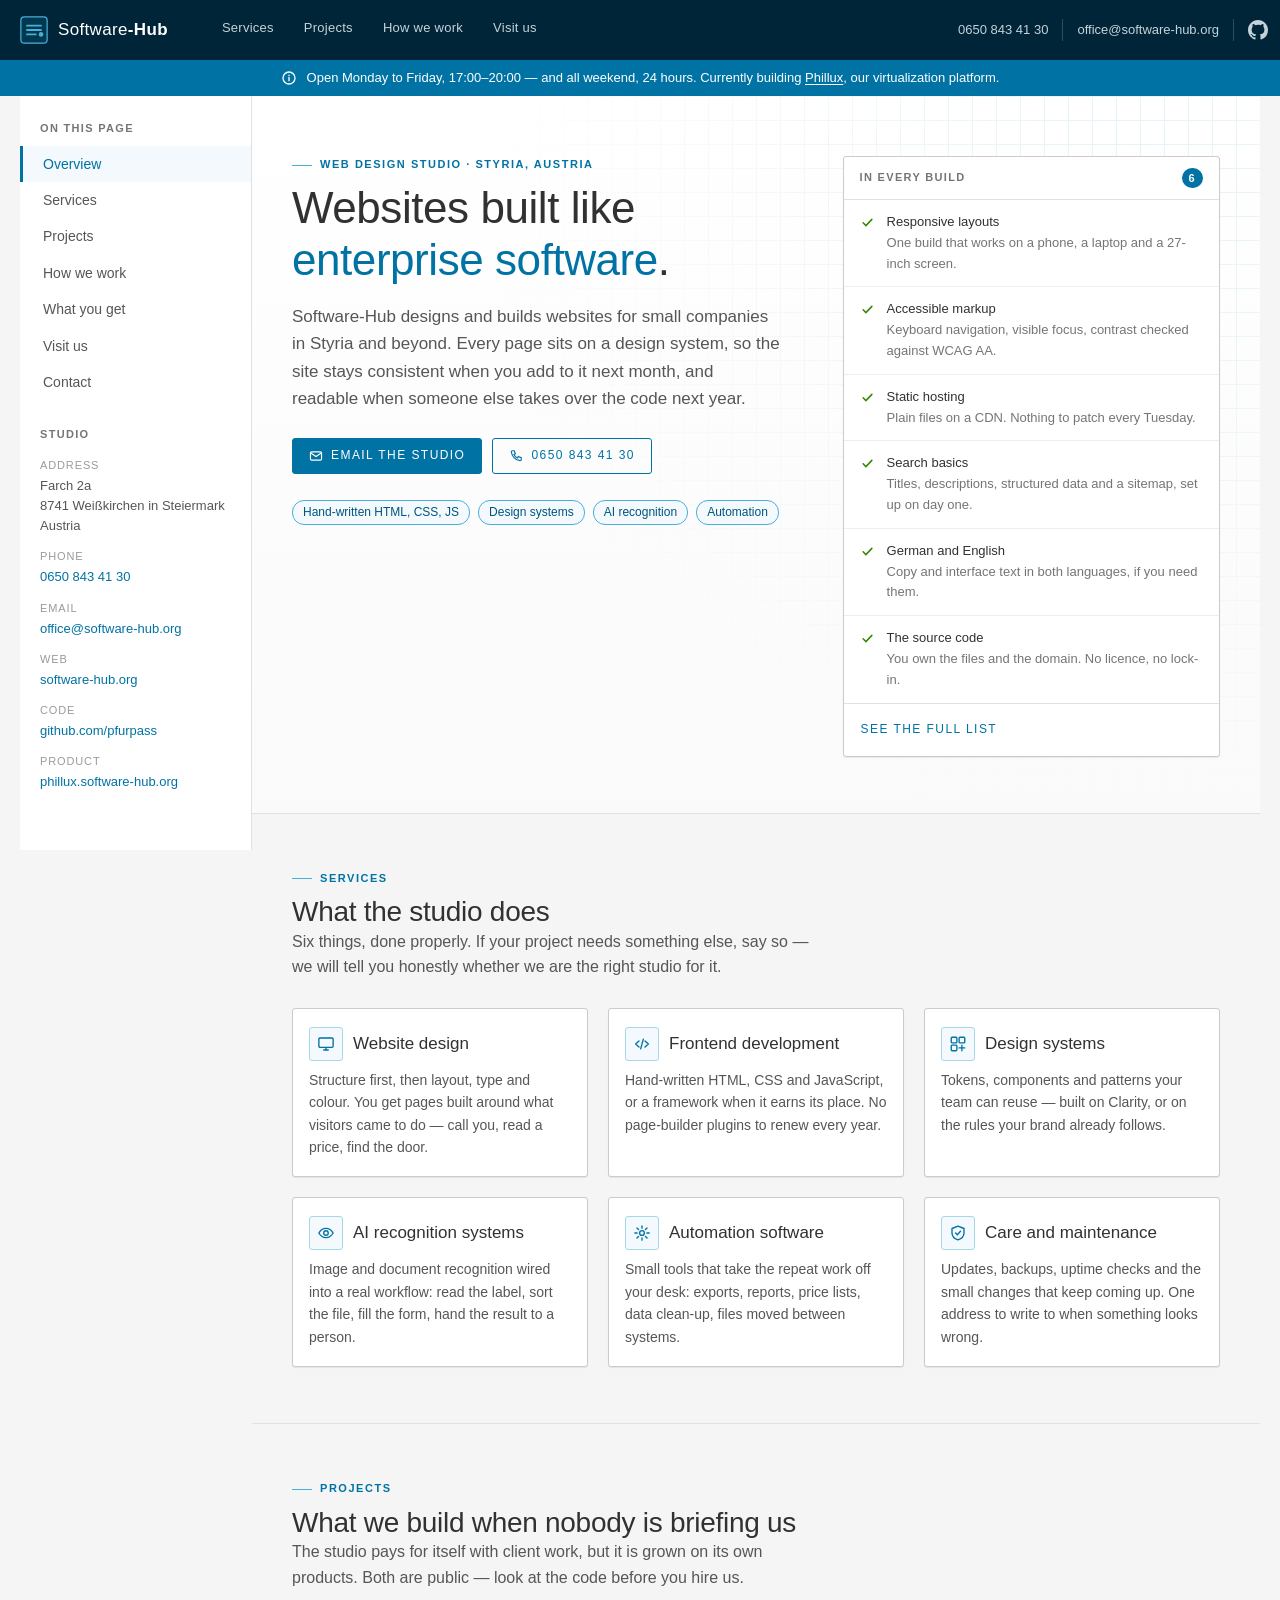
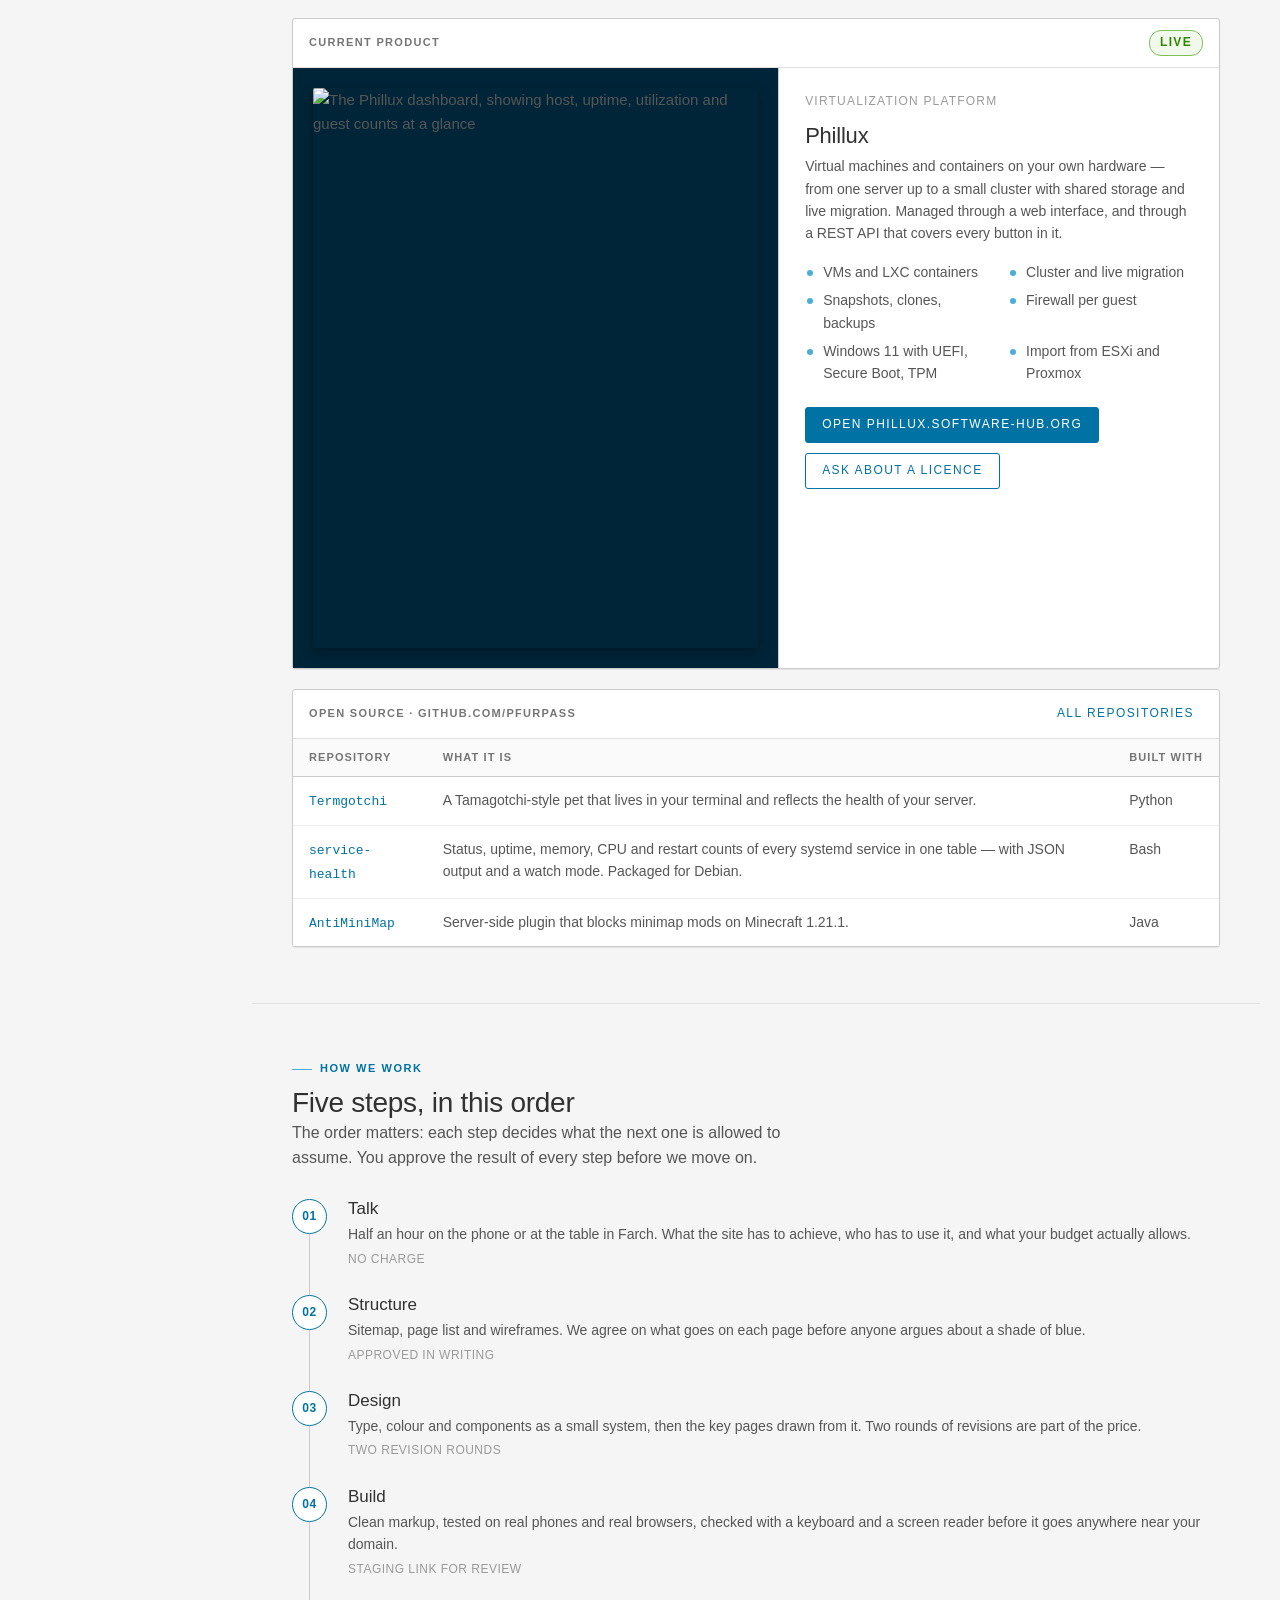
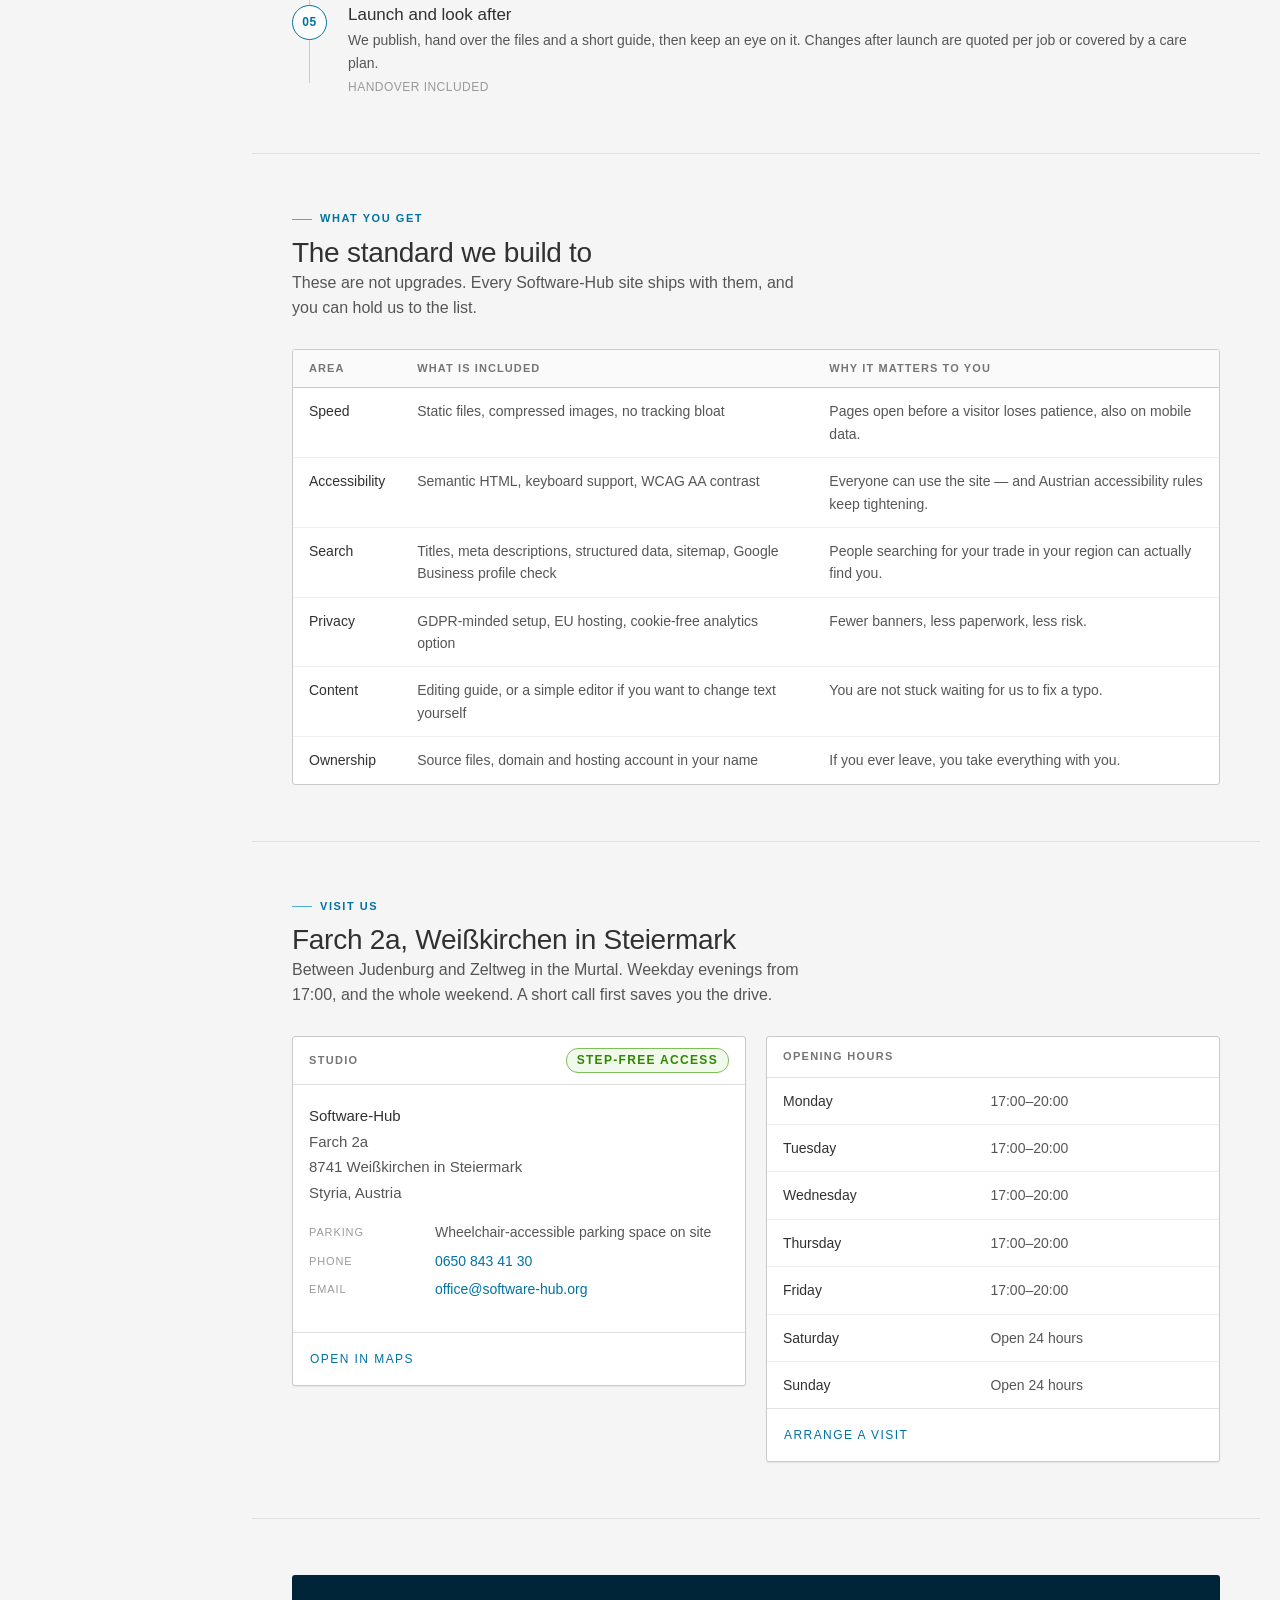
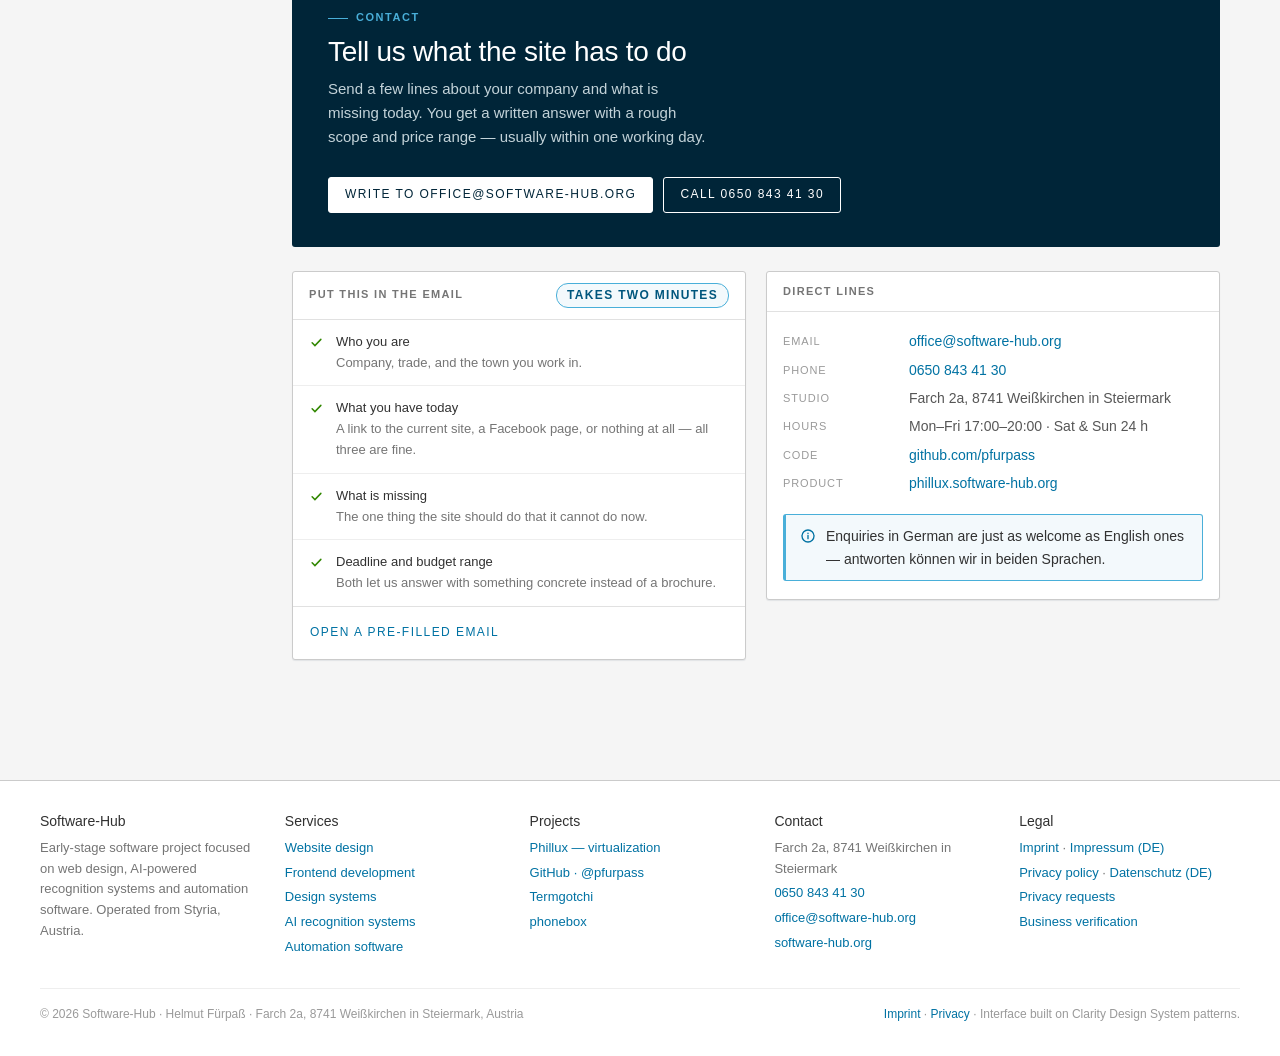
==== commit e5978df9: "Update stylesheet and script paths in index.html" ====
--- a/index.html
+++ b/index.html
@@ -47,7 +47,7 @@
 }
 </script>
 
-<link rel="stylesheet" href="assets/clarity.css">
+<link rel="stylesheet" href="clarity.css">
 </head>
 <body>
 
@@ -624,6 +624,6 @@
   </div>
 </footer>
 
-<script src="assets/site.js" defer></script>
+<script src="site.js" defer></script>
 </body>
 </html>
--- a/clarity.css
+++ b/clarity.css
@@ -0,0 +1,405 @@
+/* ============================================================
+   Software-Hub — built on the VMware Clarity Design System
+   patterns: app shell (header / app-level alert / sidenav),
+   cards, buttons, datagrid tables, labels, badges.
+   Tokens below mirror Clarity's palette and type weights.
+   ============================================================ */
+
+:root{
+  /* Clarity action blue */
+  --blue-050:#f3f9fc;
+  --blue-100:#e1f1f6;
+  --blue-200:#a6d8e7;
+  --blue-400:#49afd9;
+  --blue-700:#0072a3;
+  --blue-800:#00567d;
+  --blue-900:#0f4e78;
+  --navy:#002538;
+
+  /* Clarity neutrals */
+  --g-050:#fafafa;
+  --g-100:#f5f5f5;
+  --g-200:#eeeeee;
+  --g-300:#e1e1e1;
+  --g-400:#cbcbcb;
+  --g-500:#9a9a9a;
+  --g-600:#757575;
+  --g-700:#565656;
+  --g-900:#313131;
+
+  /* Clarity status */
+  --green-700:#318700;
+  --amber-500:#efc006;
+  --red-700:#c21d00;
+
+  --header-h:60px;
+  --alert-h:36px;
+  --sidenav-w:232px;
+
+  --radius:3px;
+  --shadow-card:0 .0625rem .0625rem 0 rgba(0,44,66,.08);
+  --shadow-raised:0 .1875rem .375rem 0 rgba(0,44,66,.18);
+
+  --font:"Metropolis","Avenir Next","Segoe UI",Roboto,"Helvetica Neue",Arial,sans-serif;
+  --mono:"SFMono-Regular",Consolas,"Liberation Mono",Menlo,monospace;
+}
+
+*,*::before,*::after{box-sizing:border-box}
+html{-webkit-text-size-adjust:100%}
+body{
+  margin:0;
+  font-family:var(--font);
+  font-size:15px;
+  line-height:1.6;
+  color:var(--g-700);
+  background:var(--g-100);
+}
+img{max-width:100%;display:block}
+a{color:var(--blue-700);text-decoration:none}
+a:hover{text-decoration:underline}
+
+/* Clarity headings are light-weight — that is the system's voice */
+h1,h2,h3,h4{color:var(--g-900);margin:0;font-weight:200;letter-spacing:-.01em;line-height:1.2}
+h1{font-size:clamp(30px,4.6vw,44px)}
+h2{font-size:clamp(23px,3vw,28px)}
+h3{font-size:17px;font-weight:400;letter-spacing:0}
+h4{font-size:14px;font-weight:500;letter-spacing:0}
+p{margin:0 0 12px}
+p:last-child{margin-bottom:0}
+
+:focus-visible{outline:2px solid var(--blue-400);outline-offset:2px;border-radius:2px}
+
+/* ---------- eyebrow / section label ---------- */
+.eyebrow{
+  font-size:11px;font-weight:600;letter-spacing:.14em;text-transform:uppercase;
+  color:var(--blue-700);margin:0 0 8px;display:block;
+}
+.eyebrow .rule{display:inline-block;width:20px;height:1px;background:var(--blue-400);vertical-align:middle;margin-right:8px}
+
+/* ============================ HEADER ============================ */
+.header{
+  position:sticky;top:0;z-index:60;
+  height:var(--header-h);background:var(--navy);
+  display:flex;align-items:center;padding:0 12px 0 4px;color:#fff;
+}
+.branding{display:flex;align-items:center;gap:10px;padding:0 16px;height:100%;color:#fff;text-decoration:none}
+.branding:hover{text-decoration:none}
+.logo{width:28px;height:28px;flex:none}
+.title{font-size:17px;font-weight:400;letter-spacing:.02em;color:#fff}
+.title b{font-weight:600}
+.header-nav{display:flex;align-items:center;height:100%;margin-left:24px;gap:2px}
+.header-nav a{
+  display:flex;align-items:center;height:100%;padding:0 14px;
+  color:#c3d3d9;font-size:13px;letter-spacing:.02em;text-decoration:none;
+  border-bottom:3px solid transparent;
+}
+.header-nav a:hover{color:#fff;background:rgba(255,255,255,.08);text-decoration:none}
+.header-actions{margin-left:auto;display:flex;align-items:center;gap:14px;font-size:13px}
+.header-actions a{color:#c3d3d9}
+.header-actions a:hover{color:#fff;text-decoration:none}
+.header-actions .sep{width:1px;height:22px;background:rgba(255,255,255,.18)}
+.hamburger{
+  display:none;background:none;border:0;color:#fff;padding:8px;margin-left:4px;
+  cursor:pointer;border-radius:var(--radius);
+}
+.hamburger:hover{background:rgba(255,255,255,.1)}
+
+/* ===================== APP-LEVEL ALERT (Clarity) ===================== */
+.alert-app-level{
+  background:var(--blue-700);color:#fff;min-height:var(--alert-h);
+  display:flex;align-items:center;justify-content:center;gap:10px;
+  padding:6px 16px;font-size:13px;text-align:center;
+  position:sticky;top:var(--header-h);z-index:55;
+}
+.alert-app-level svg{flex:none}
+.alert-app-level a{color:#fff;text-decoration:underline;text-underline-offset:2px}
+
+/* ============================ SHELL ============================ */
+.shell{max-width:1240px;margin:0 auto;display:flex;align-items:flex-start;background:var(--g-100)}
+
+.sidenav{
+  width:var(--sidenav-w);flex:none;position:sticky;
+  top:calc(var(--header-h) + var(--alert-h));
+  max-height:calc(100vh - var(--header-h) - var(--alert-h));
+  overflow-y:auto;background:#fff;border-right:1px solid var(--g-300);
+  padding:24px 0 32px;
+}
+.nav-group{margin-bottom:26px}
+.nav-group-title{
+  font-size:11px;font-weight:600;letter-spacing:.12em;text-transform:uppercase;
+  color:var(--g-600);padding:0 20px;margin-bottom:8px;
+}
+.sidenav .nav-link{
+  display:block;padding:7px 20px;font-size:14px;color:var(--g-700);
+  border-left:3px solid transparent;text-decoration:none;
+}
+.sidenav .nav-link:hover{background:var(--g-050);color:var(--g-900);text-decoration:none}
+.sidenav .nav-link.active{color:var(--blue-700);font-weight:500;border-left-color:var(--blue-700);background:var(--blue-050)}
+.nav-meta{padding:0 20px;font-size:13px;line-height:1.55}
+.nav-meta dt{font-size:11px;letter-spacing:.08em;text-transform:uppercase;color:var(--g-500);margin-top:12px}
+.nav-meta dd{margin:2px 0 0;color:var(--g-700)}
+.nav-meta a{word-break:break-word}
+
+.content{flex:1;min-width:0;padding:0 0 64px}
+.section{padding:56px 40px;border-bottom:1px solid var(--g-300);scroll-margin-top:calc(var(--header-h) + var(--alert-h) + 8px)}
+.section:last-child{border-bottom:0}
+.section-head{max-width:62ch;margin-bottom:28px}
+.section-head p{color:var(--g-700);font-size:16px}
+
+/* ============================ HERO ============================ */
+.hero{
+  padding:60px 40px 56px;
+  background:
+    linear-gradient(180deg,#fff 0%,var(--g-050) 100%);
+  border-bottom:1px solid var(--g-300);
+  position:relative;overflow:hidden;
+  scroll-margin-top:calc(var(--header-h) + var(--alert-h) + 8px);
+}
+/* signature: faint blueprint grid, the "system underneath" */
+.hero::before{
+  content:"";position:absolute;inset:0;pointer-events:none;
+  background-image:linear-gradient(var(--blue-100) 1px,transparent 1px),
+                   linear-gradient(90deg,var(--blue-100) 1px,transparent 1px);
+  background-size:24px 24px;
+  -webkit-mask-image:radial-gradient(circle at 88% 12%,#000 0%,transparent 62%);
+  mask-image:radial-gradient(circle at 88% 12%,#000 0%,transparent 62%);
+  opacity:.9;
+}
+.hero-grid{position:relative;display:grid;grid-template-columns:minmax(0,1.15fr) minmax(0,.85fr);gap:40px;align-items:start}
+.hero h1{margin-bottom:16px;max-width:16ch}
+.hero h1 .accent{color:var(--blue-700)}
+.hero-lead{font-size:17px;max-width:52ch;color:var(--g-700)}
+.hero-actions{display:flex;flex-wrap:wrap;gap:10px;margin-top:26px}
+.hero-facts{display:flex;flex-wrap:wrap;gap:8px;margin-top:26px}
+
+/* ============================ BUTTONS (Clarity) ============================ */
+.btn{
+  display:inline-flex;align-items:center;justify-content:center;gap:8px;
+  height:36px;padding:0 16px;border-radius:var(--radius);
+  border:1px solid var(--blue-700);background:transparent;color:var(--blue-700);
+  font-family:inherit;font-size:12px;font-weight:500;letter-spacing:.12em;text-transform:uppercase;
+  cursor:pointer;text-decoration:none;white-space:nowrap;
+  transition:background .15s ease,color .15s ease,border-color .15s ease;
+}
+.btn:hover{background:var(--blue-100);text-decoration:none}
+.btn-primary{background:var(--blue-700);color:#fff;border-color:var(--blue-700)}
+.btn-primary:hover{background:var(--blue-800);border-color:var(--blue-800);color:#fff}
+.btn-link{border-color:transparent;padding:0 8px}
+.btn-link:hover{background:var(--blue-050)}
+@media (prefers-reduced-motion:reduce){.btn{transition:none}}
+
+/* ============================ LABELS & BADGES ============================ */
+.label{
+  display:inline-flex;align-items:center;gap:6px;
+  border:1px solid var(--g-400);border-radius:12px;
+  padding:2px 10px;font-size:12px;color:var(--g-700);background:#fff;
+}
+.label-info{border-color:var(--blue-400);color:var(--blue-800);background:var(--blue-050)}
+.label-success{border-color:#7fbf5a;color:var(--green-700);background:#f1f9ec}
+.badge{
+  display:inline-block;min-width:20px;padding:1px 7px;border-radius:10px;
+  background:var(--blue-700);color:#fff;font-size:11px;font-weight:600;line-height:18px;text-align:center;
+}
+
+/* ============================ CARDS (Clarity) ============================ */
+.card{
+  background:#fff;border:1px solid var(--g-400);border-radius:var(--radius);
+  box-shadow:var(--shadow-card);display:flex;flex-direction:column;
+}
+.card-header{
+  padding:11px 16px;border-bottom:1px solid var(--g-300);
+  font-size:11px;font-weight:600;letter-spacing:.12em;text-transform:uppercase;color:var(--g-600);
+  display:flex;align-items:center;justify-content:space-between;gap:12px;
+}
+.card-block{padding:18px 16px;flex:1}
+.card-footer{border-top:1px solid var(--g-300);padding:8px 8px}
+.card-title{display:flex;align-items:center;gap:10px;margin-bottom:8px}
+.card-title h3{margin:0}
+.card-text{font-size:14px;color:var(--g-700);margin:0}
+.card-clickable{transition:box-shadow .15s ease,transform .15s ease}
+.card-clickable:hover{box-shadow:var(--shadow-raised)}
+@media (prefers-reduced-motion:reduce){.card-clickable{transition:none}}
+
+.icon-tile{
+  width:34px;height:34px;flex:none;border-radius:var(--radius);
+  background:var(--blue-050);border:1px solid var(--blue-200);
+  display:flex;align-items:center;justify-content:center;color:var(--blue-700);
+}
+
+.cards{display:grid;grid-template-columns:repeat(auto-fit,minmax(268px,1fr));gap:20px}
+
+/* hero panel */
+.panel .card-block{padding:0}
+.spec-row{display:flex;gap:12px;padding:12px 16px;border-bottom:1px solid var(--g-200);font-size:14px}
+.spec-row:last-child{border-bottom:0}
+.spec-row .check{color:var(--green-700);flex:none;margin-top:3px}
+.spec-row b{color:var(--g-900);font-weight:500;display:block}
+.spec-row span{color:var(--g-600);font-size:13px}
+
+/* ============================ PROCESS (real sequence) ============================ */
+.steps{list-style:none;margin:0;padding:0;position:relative}
+.steps::before{
+  content:"";position:absolute;left:17px;top:14px;bottom:14px;width:1px;background:var(--g-400);
+}
+.step{position:relative;padding:0 0 26px 56px}
+.step:last-child{padding-bottom:0}
+.step-num{
+  position:absolute;left:0;top:0;width:35px;height:35px;border-radius:50%;
+  background:#fff;border:1px solid var(--blue-700);color:var(--blue-700);
+  display:flex;align-items:center;justify-content:center;
+  font-size:12px;font-weight:600;letter-spacing:.04em;
+}
+.step h3{margin-bottom:4px}
+.step p{font-size:14px;margin:0}
+.step .dur{font-size:12px;color:var(--g-500);letter-spacing:.04em;text-transform:uppercase;margin-top:4px;display:block}
+
+/* ============================ TABLE (Clarity datagrid) ============================ */
+.table-wrap{overflow-x:auto;border:1px solid var(--g-400);border-radius:var(--radius);background:#fff}
+table.datagrid{width:100%;border-collapse:collapse;font-size:14px;min-width:520px}
+table.datagrid th{
+  background:var(--g-050);border-bottom:1px solid var(--g-400);
+  font-size:11px;font-weight:600;letter-spacing:.1em;text-transform:uppercase;color:var(--g-600);
+  text-align:left;padding:10px 16px;white-space:nowrap;
+}
+table.datagrid td{border-bottom:1px solid var(--g-200);padding:12px 16px;vertical-align:top;color:var(--g-700)}
+table.datagrid tr:last-child td{border-bottom:0}
+table.datagrid tbody tr:hover{background:var(--blue-050)}
+table.datagrid td b{color:var(--g-900);font-weight:500}
+td.today{color:var(--blue-800);font-weight:500}
+
+/* ============================ VISIT / CONTACT ============================ */
+.two-col{display:grid;grid-template-columns:minmax(0,1fr) minmax(0,1fr);gap:20px;align-items:start}
+.address{font-style:normal;font-size:15px;line-height:1.7;color:var(--g-700)}
+.address b{display:block;color:var(--g-900);font-weight:500}
+.kv{display:grid;grid-template-columns:110px 1fr;gap:6px 16px;font-size:14px;margin-top:16px}
+.kv dt{font-size:11px;letter-spacing:.08em;text-transform:uppercase;color:var(--g-500);padding-top:3px}
+.kv dd{margin:0;color:var(--g-700)}
+
+.cta{
+  background:var(--navy);color:#c3d3d9;border-radius:var(--radius);
+  padding:34px 36px;display:flex;flex-wrap:wrap;gap:28px;align-items:center;justify-content:space-between;
+}
+.cta h2{color:#fff;margin-bottom:8px}
+.cta p{max-width:46ch;font-size:15px;margin:0}
+.cta .btn{border-color:#fff;color:#fff}
+.cta .btn:hover{background:rgba(255,255,255,.12)}
+.cta .btn-primary{background:#fff;color:var(--navy);border-color:#fff}
+.cta .btn-primary:hover{background:var(--blue-100);color:var(--navy)}
+.cta-actions{display:flex;flex-wrap:wrap;gap:10px}
+
+/* ============================ FOOTER ============================ */
+.footer{background:#fff;border-top:1px solid var(--g-400);padding:32px 40px;font-size:13px;color:var(--g-600)}
+.footer-grid{max-width:1240px;margin:0 auto;display:grid;grid-template-columns:repeat(auto-fit,minmax(200px,1fr));gap:24px}
+.footer h4{margin-bottom:8px;color:var(--g-900)}
+.footer ul{list-style:none;margin:0;padding:0}
+.footer li{margin-bottom:4px}
+.footer-bottom{
+  max-width:1240px;margin:26px auto 0;padding-top:16px;border-top:1px solid var(--g-200);
+  display:flex;flex-wrap:wrap;gap:12px;justify-content:space-between;font-size:12px;color:var(--g-500);
+}
+
+/* ============================ RESPONSIVE ============================ */
+@media (max-width:1024px){
+  .hero-grid{grid-template-columns:1fr}
+  .two-col{grid-template-columns:1fr}
+}
+@media (max-width:900px){
+  .hamburger{display:block;order:-1}
+  .header-nav{display:none}
+  .header-actions .desk{display:none}
+  .sidenav{
+    position:fixed;left:0;top:calc(var(--header-h) + var(--alert-h));
+    height:calc(100vh - var(--header-h) - var(--alert-h));max-height:none;
+    transform:translateX(-100%);transition:transform .2s ease;z-index:70;
+    box-shadow:var(--shadow-raised);
+  }
+  body.nav-open .sidenav{transform:translateX(0)}
+  .scrim{
+    display:none;position:fixed;inset:0;background:rgba(0,37,56,.4);z-index:65;
+  }
+  body.nav-open .scrim{display:block}
+  .section,.hero{padding-left:24px;padding-right:24px}
+  .footer{padding-left:24px;padding-right:24px}
+}
+@media (prefers-reduced-motion:reduce){.sidenav{transition:none}}
+@media (min-width:901px){.scrim{display:none!important}}
+
+html{scroll-behavior:smooth}
+@media (prefers-reduced-motion:reduce){html{scroll-behavior:auto}}
+
+@media print{
+  .header,.alert-app-level,.sidenav,.hamburger{display:none}
+  .shell{display:block}
+  .section{page-break-inside:avoid}
+}
+
+/* ============================================================
+   ADDITIONS — projects, inline alerts, legal pages
+   ============================================================ */
+
+/* ---------- inline alerts (Clarity) ---------- */
+.alert{
+  display:flex;gap:10px;align-items:flex-start;
+  border:1px solid var(--blue-400);border-left-width:3px;border-radius:var(--radius);
+  background:var(--blue-050);color:var(--g-900);padding:10px 14px;font-size:14px;
+}
+.alert svg{flex:none;margin-top:3px;color:var(--blue-700)}
+.alert-success{border-color:#7fbf5a;background:#f1f9ec}
+.alert-success svg{color:var(--green-700)}
+.alert-warning{border-color:var(--amber-500);background:#fdf6d9}
+.alert-warning svg{color:#a68300}
+.alert-danger{border-color:var(--red-700);background:#fbe9e6}
+.alert-danger svg{color:var(--red-700)}
+.alert[hidden]{display:none}
+
+/* ---------- projects ---------- */
+.project{display:grid;grid-template-columns:minmax(0,1.05fr) minmax(0,.95fr);gap:0}
+.project-figure{
+  background:var(--navy);border-right:1px solid var(--g-400);
+  display:flex;align-items:center;justify-content:center;padding:20px;
+}
+.project-figure img{border-radius:2px;box-shadow:0 .25rem .75rem rgba(0,0,0,.35);width:100%}
+.project-body{padding:24px 26px}
+.project-body h3{font-size:22px;font-weight:200;letter-spacing:-.01em;margin-bottom:6px}
+.project-kicker{font-size:12px;letter-spacing:.1em;text-transform:uppercase;color:var(--g-500);margin-bottom:12px;display:block}
+.feature-list{list-style:none;margin:16px 0 0;padding:0;display:grid;grid-template-columns:1fr 1fr;gap:6px 18px;font-size:14px}
+.feature-list li{position:relative;padding-left:18px;color:var(--g-700)}
+.feature-list li::before{
+  content:"";position:absolute;left:2px;top:9px;width:6px;height:6px;
+  border-radius:50%;background:var(--blue-400);
+}
+.repo-name{font-family:var(--mono);font-size:13px}
+
+/* ---------- legal pages ---------- */
+.legal-wrap{max-width:860px;margin:0 auto;padding:44px 24px 72px;background:#fff;min-height:60vh}
+.legal-wrap h1{font-size:clamp(26px,3.6vw,36px);margin-bottom:10px}
+.legal-wrap h2{font-size:20px;margin:36px 0 12px;padding-top:16px;border-top:1px solid var(--g-300)}
+.legal-wrap h2:first-of-type{border-top:0;padding-top:0}
+.legal-wrap p,.legal-wrap li{font-size:15px;color:var(--g-700)}
+.legal-wrap ul{padding-left:20px}
+.legal-wrap li{margin-bottom:5px}
+.legal-lead{font-size:15px;color:var(--g-600);margin-bottom:26px}
+.legal-nav{
+  max-width:860px;margin:0 auto;padding:14px 24px 0;
+  display:flex;gap:16px;font-size:13px;
+}
+.legal-wrap dl.facts{
+  display:grid;grid-template-columns:200px minmax(0,1fr);gap:0;
+  border:1px solid var(--g-400);border-radius:var(--radius);overflow:hidden;margin:0 0 8px;
+}
+.legal-wrap dl.facts dt{
+  background:var(--g-050);border-bottom:1px solid var(--g-300);border-right:1px solid var(--g-300);
+  padding:10px 14px;font-size:12px;letter-spacing:.06em;text-transform:uppercase;color:var(--g-600);
+}
+.legal-wrap dl.facts dd{
+  margin:0;border-bottom:1px solid var(--g-300);padding:10px 14px;font-size:14px;color:var(--g-900);
+}
+.legal-wrap dl.facts dt:last-of-type,.legal-wrap dl.facts dd:last-of-type{border-bottom:0}
+.updated{font-size:13px;color:var(--g-500);margin-top:32px}
+@media (max-width:640px){
+  .legal-wrap dl.facts{grid-template-columns:1fr}
+  .legal-wrap dl.facts dt{border-right:0}
+  .project{grid-template-columns:1fr}
+  .project-figure{border-right:0;border-bottom:1px solid var(--g-400)}
+  .feature-list{grid-template-columns:1fr}
+}
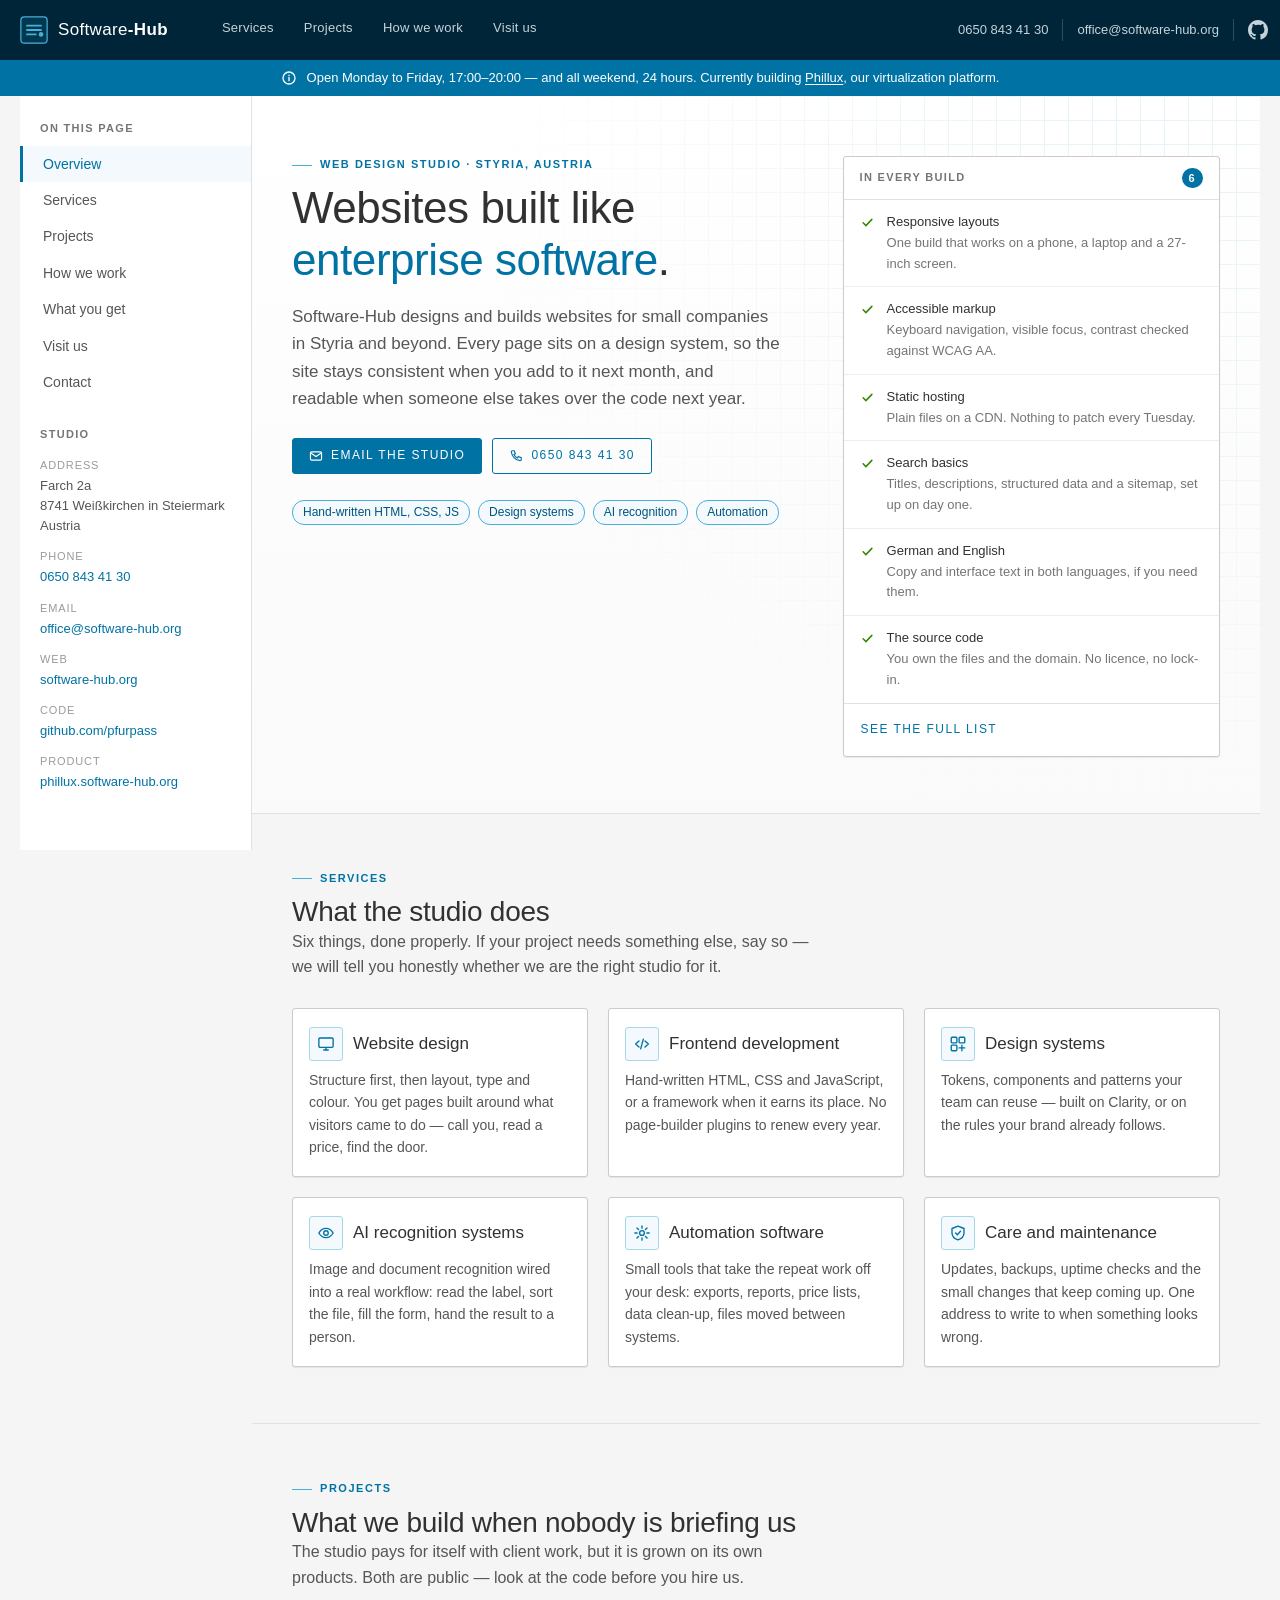
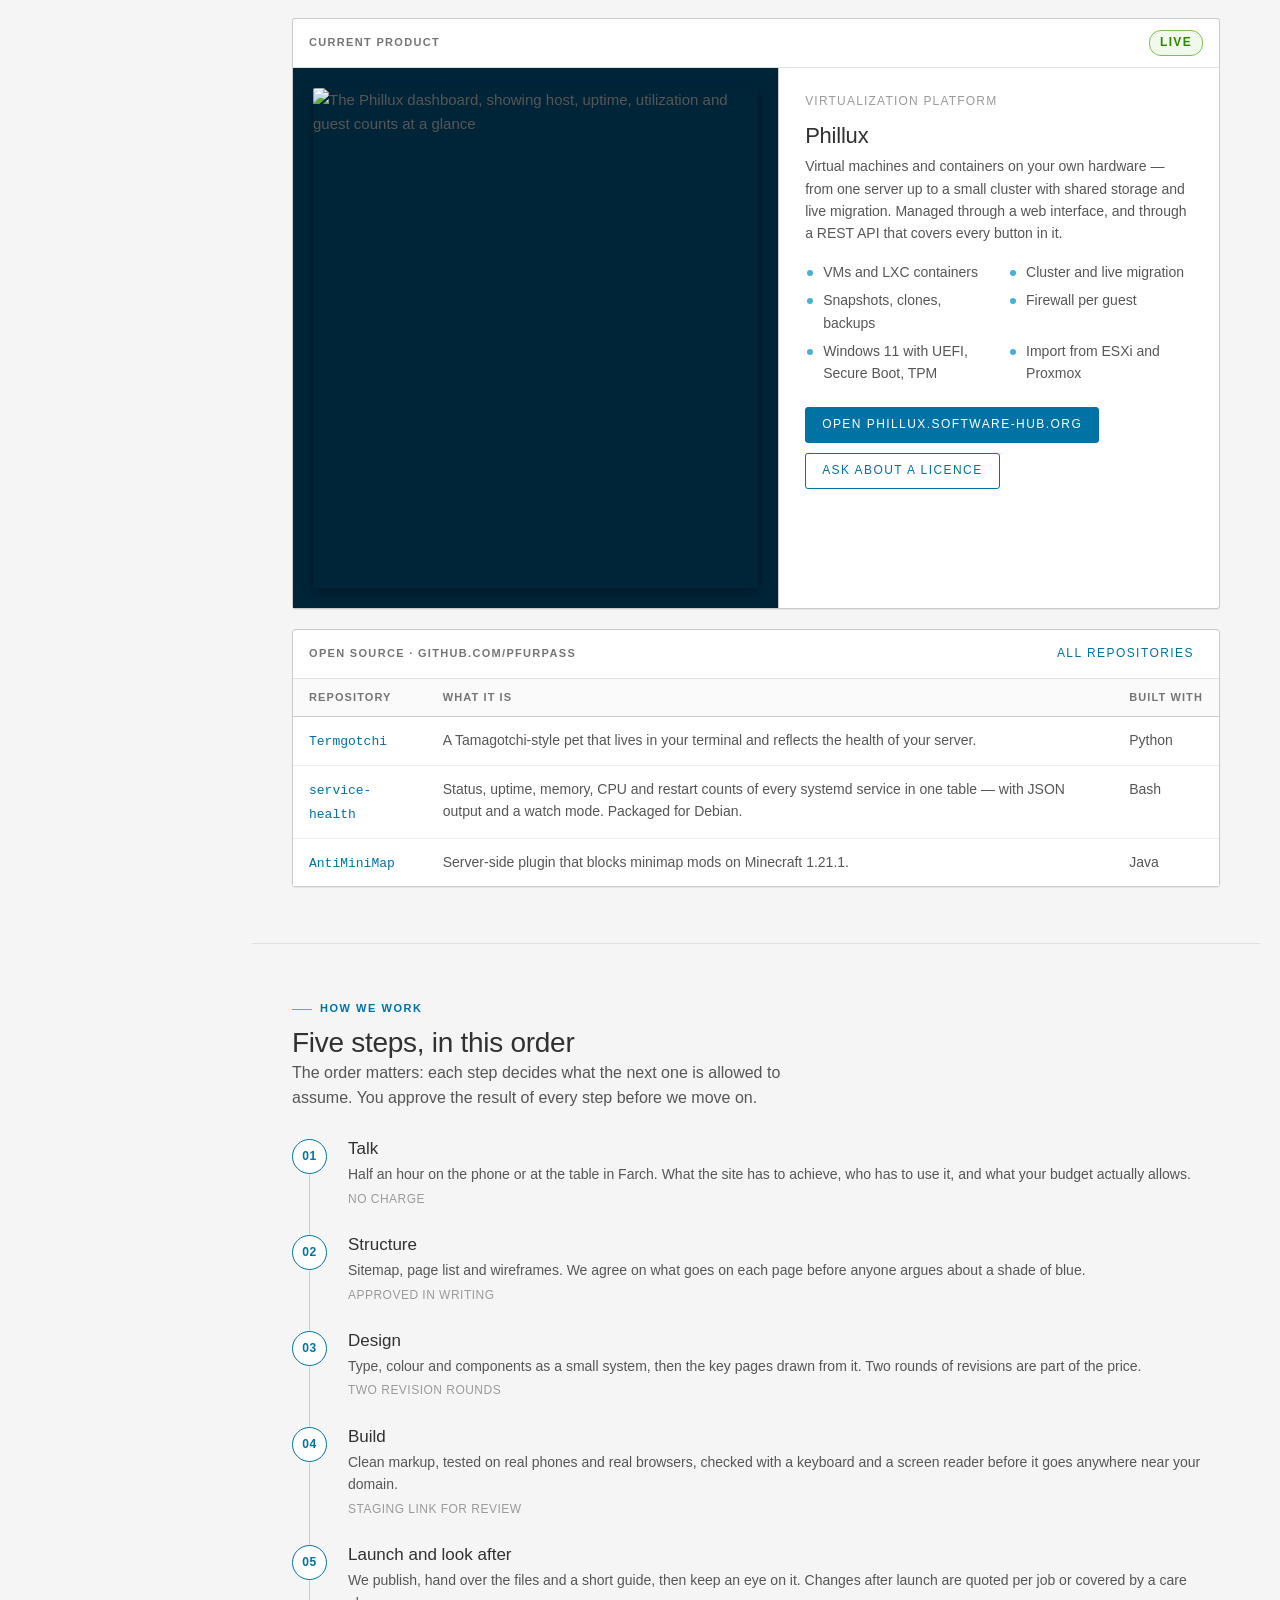
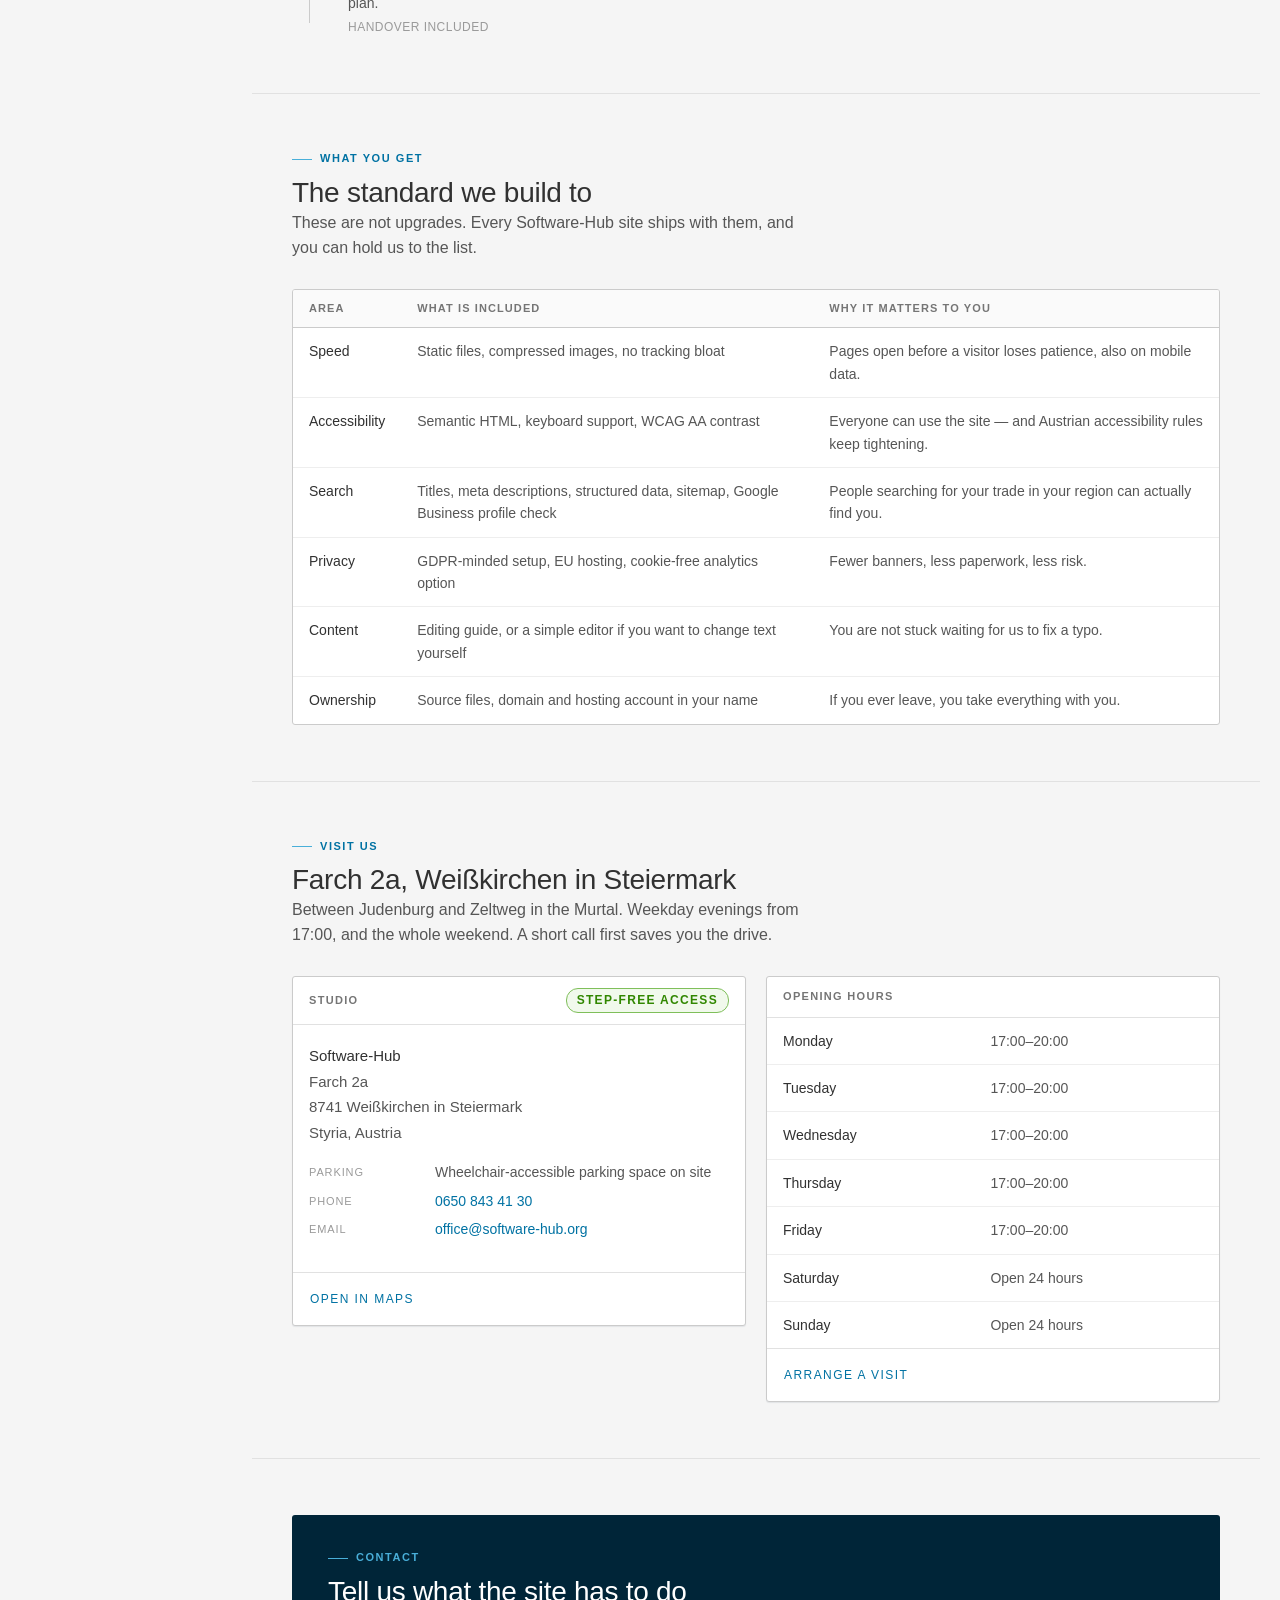
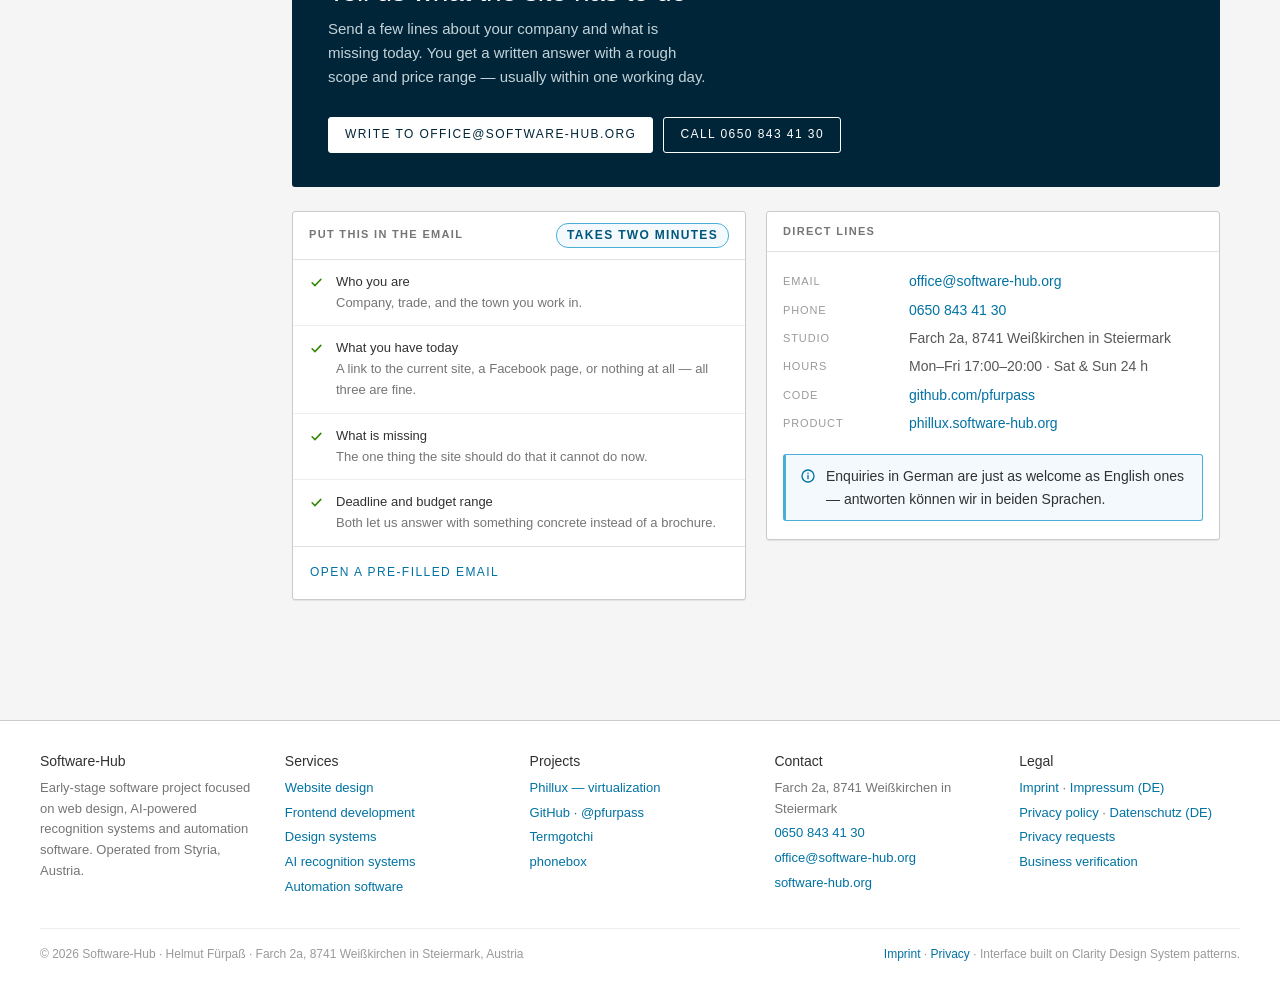
==== commit 37a5a447: "Change image size for dashboard display Updated image dimensions for the Phillux dashboard." ====
--- a/index.html
+++ b/index.html
@@ -298,7 +298,7 @@
             <div class="project-figure">
               <img src="https://phillux.software-hub.org/bilder/dashboard.png"
                    alt="The Phillux dashboard, showing host, uptime, utilization and guest counts at a glance"
-                   loading="lazy" width="900" height="560">
+                   loading="lazy" width="500" height="500">
             </div>
             <div class="project-body">
               <span class="project-kicker">Virtualization platform</span>
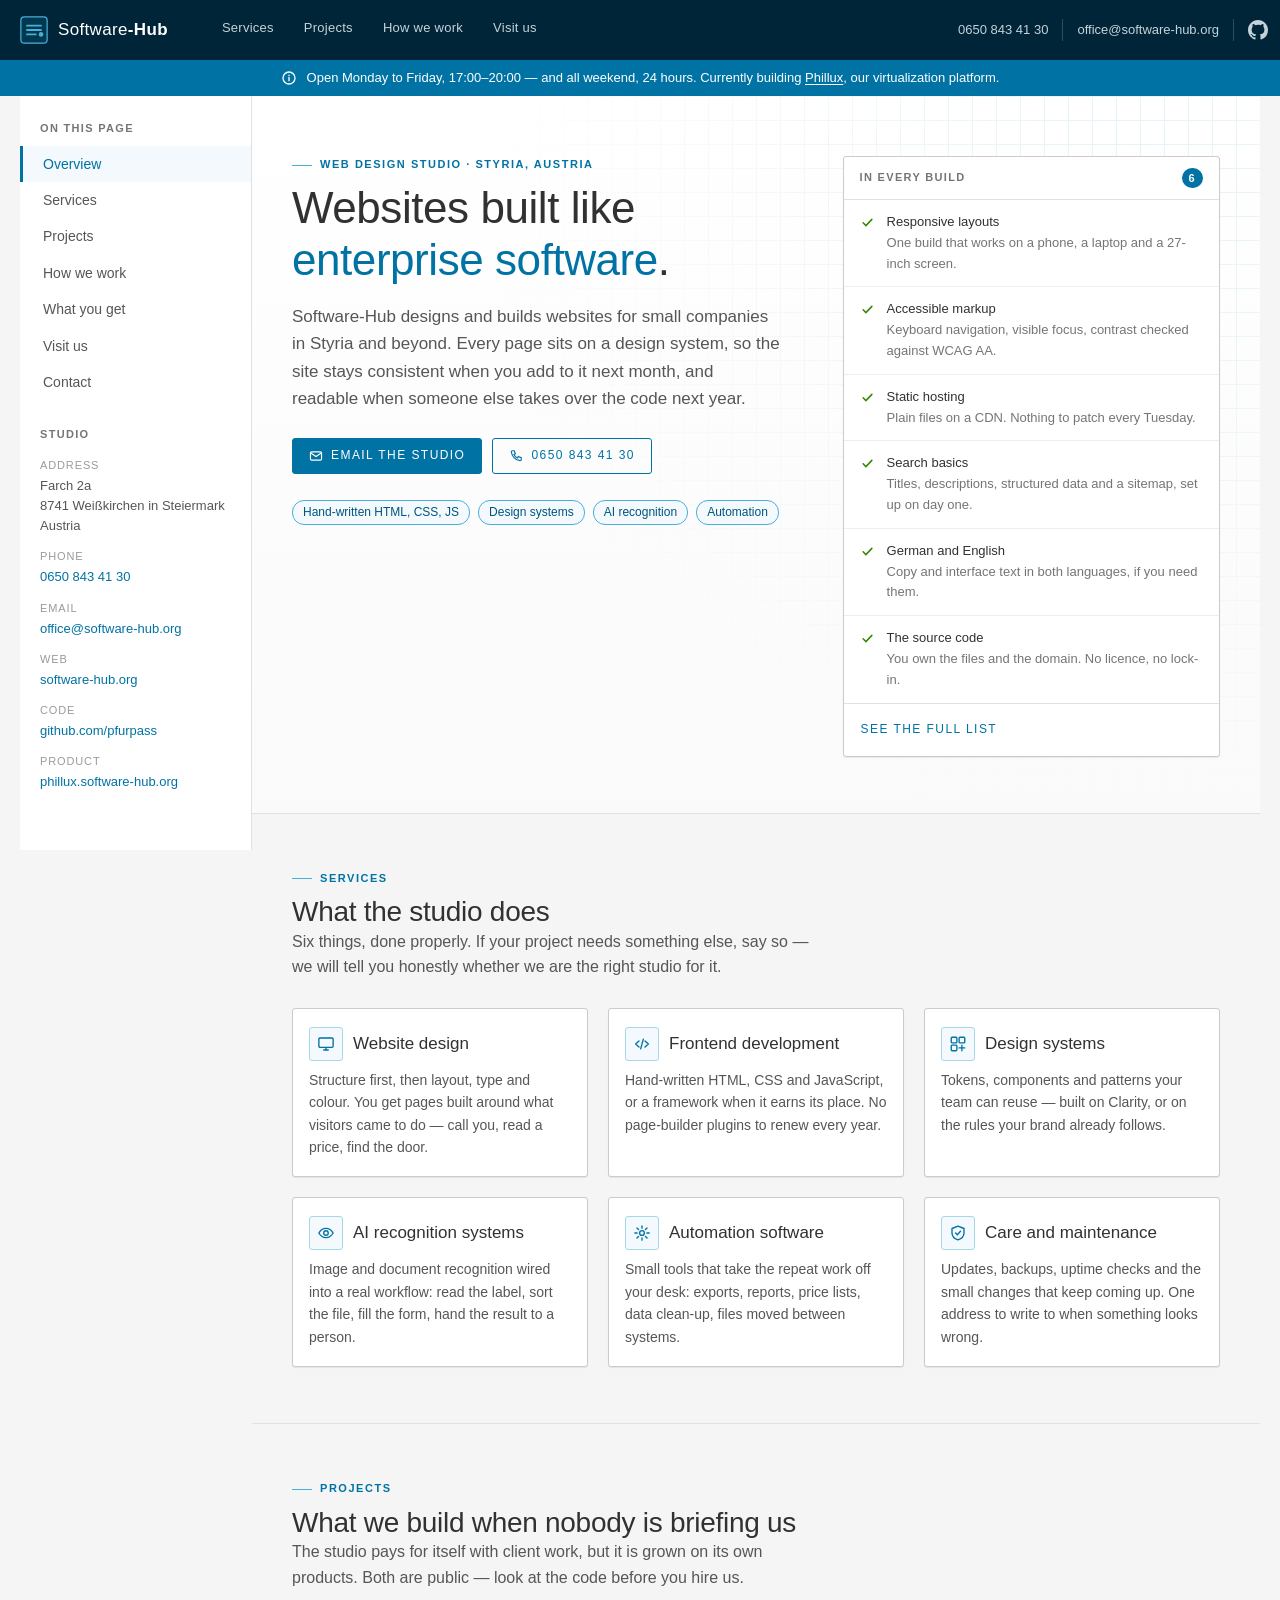
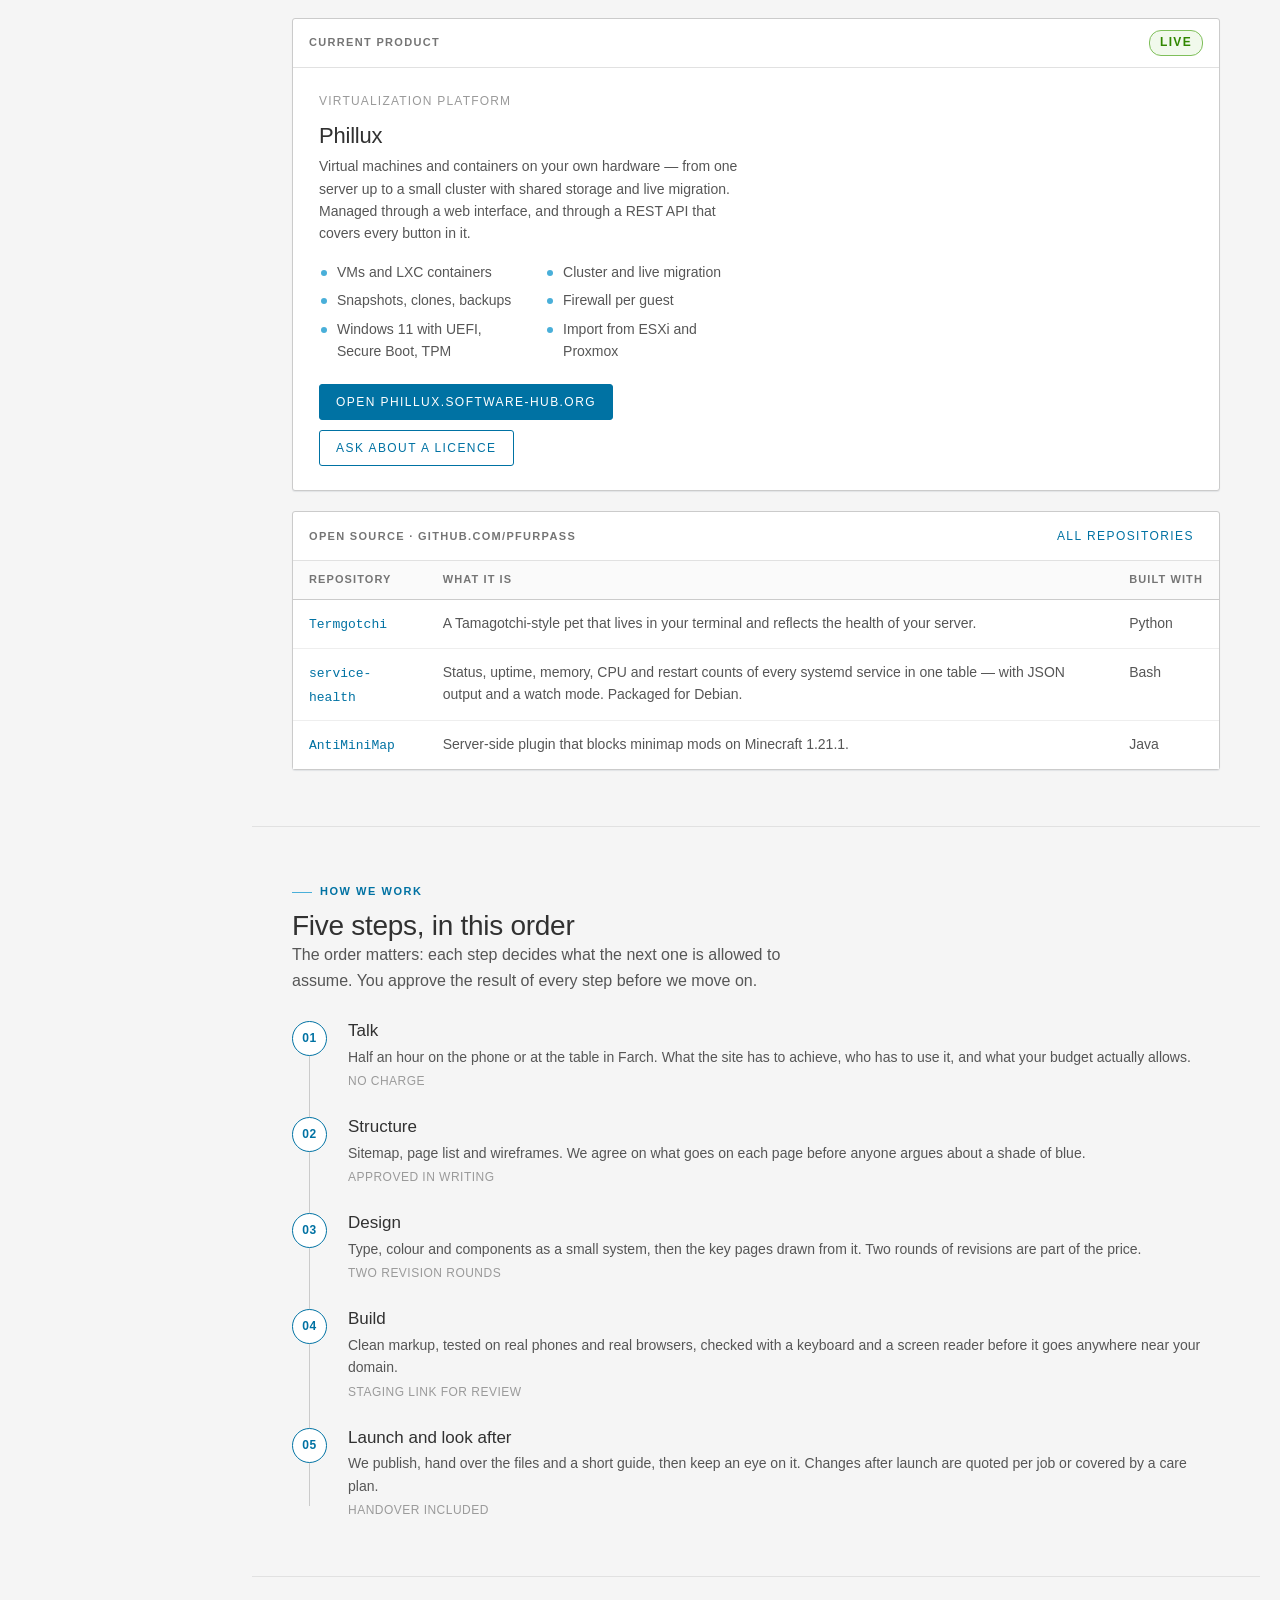
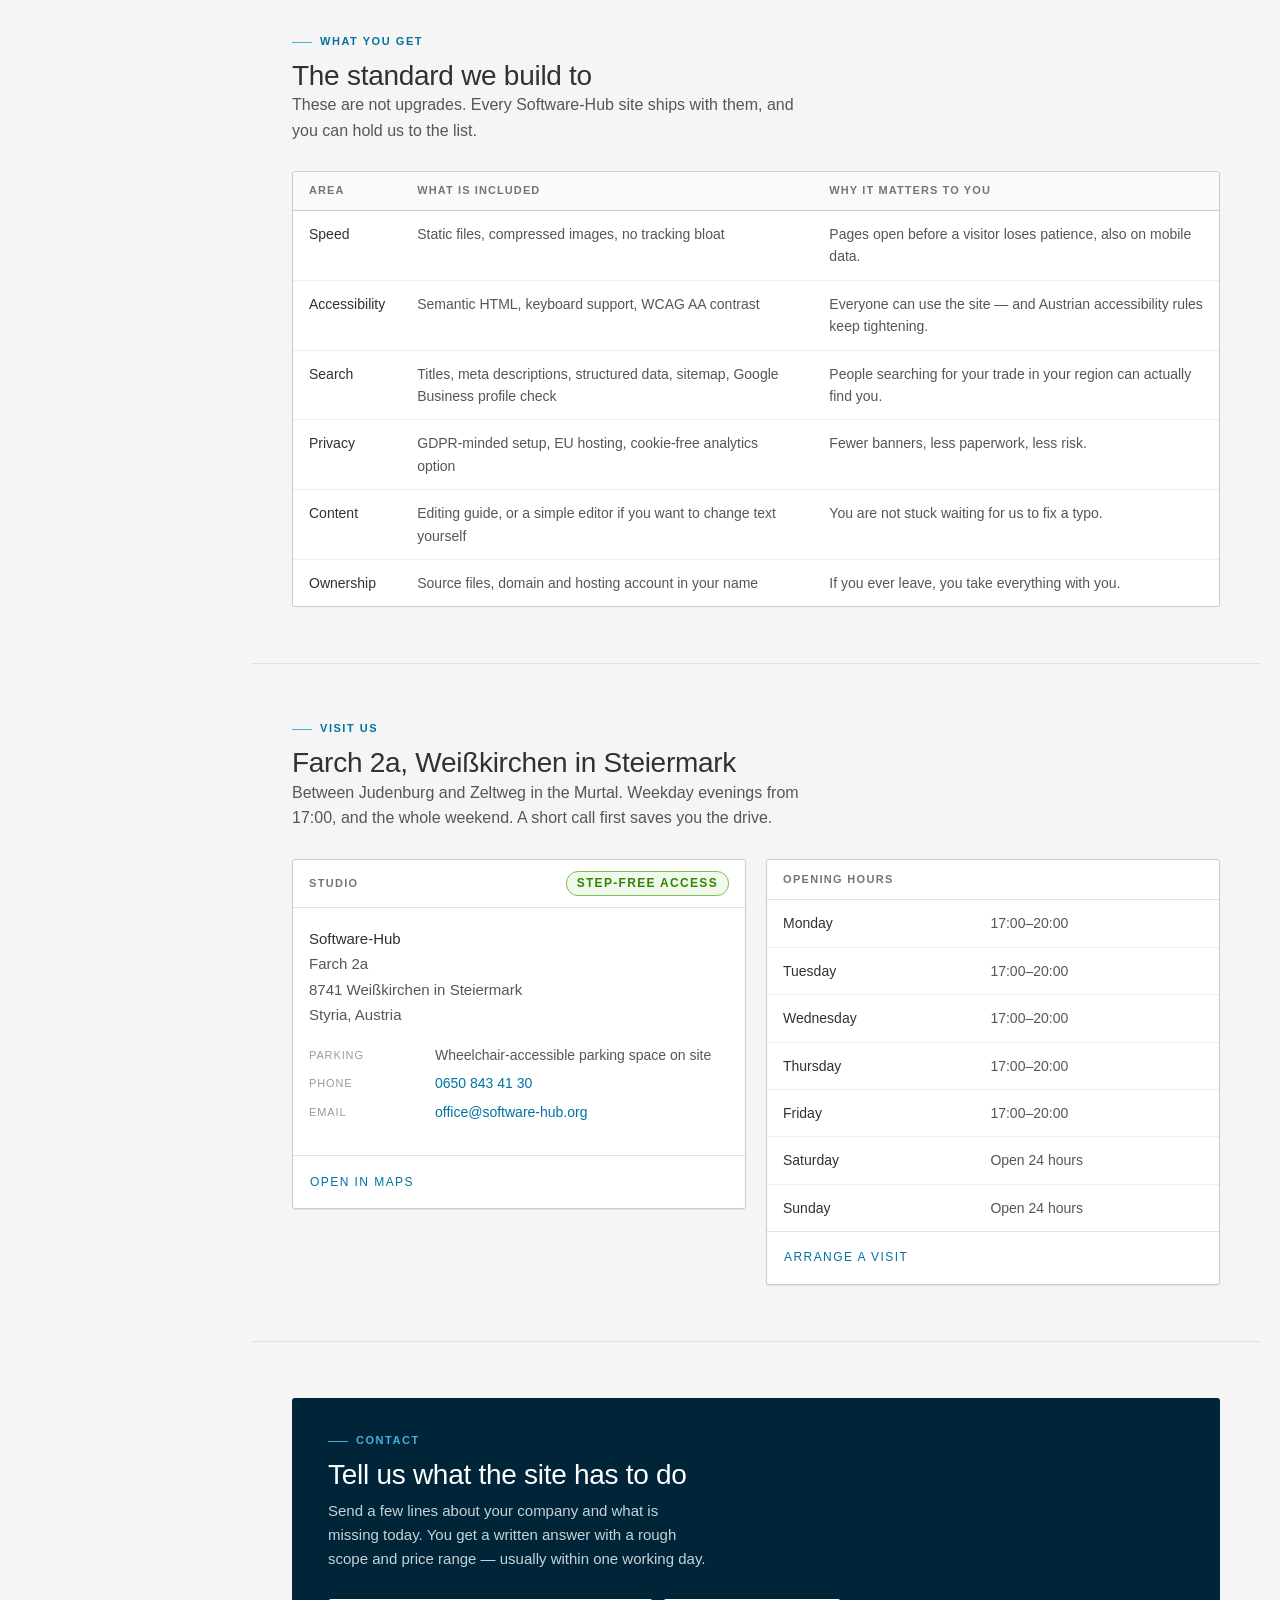
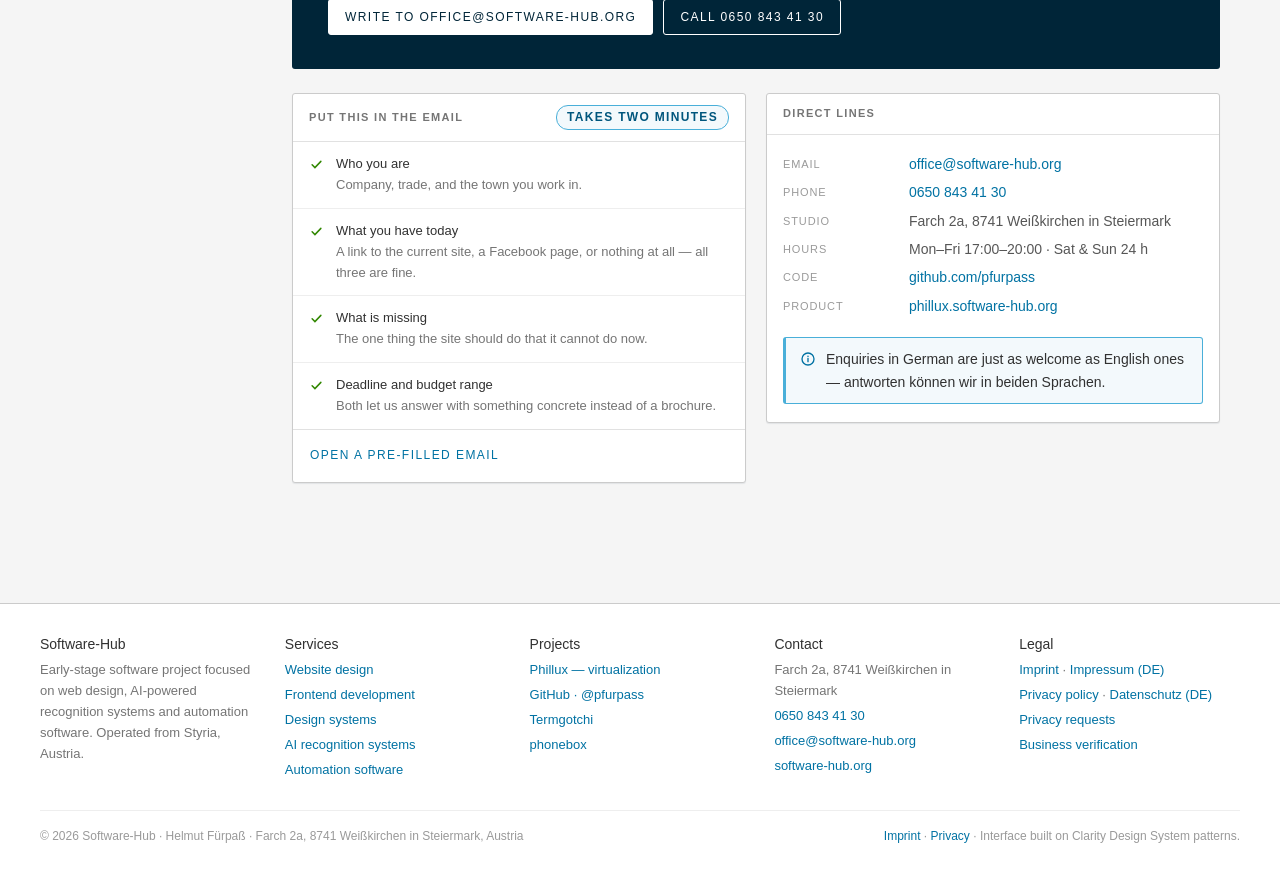
==== commit 08ba477d: "Remove project figure image from index.html Removed project figure image from the dashboard section." ====
--- a/index.html
+++ b/index.html
@@ -295,11 +295,6 @@
         </div>
         <div class="card-block" style="padding:0">
           <div class="project">
-            <div class="project-figure">
-              <img src="https://phillux.software-hub.org/bilder/dashboard.png"
-                   alt="The Phillux dashboard, showing host, uptime, utilization and guest counts at a glance"
-                   loading="lazy" width="500" height="500">
-            </div>
             <div class="project-body">
               <span class="project-kicker">Virtualization platform</span>
               <h3>Phillux</h3>
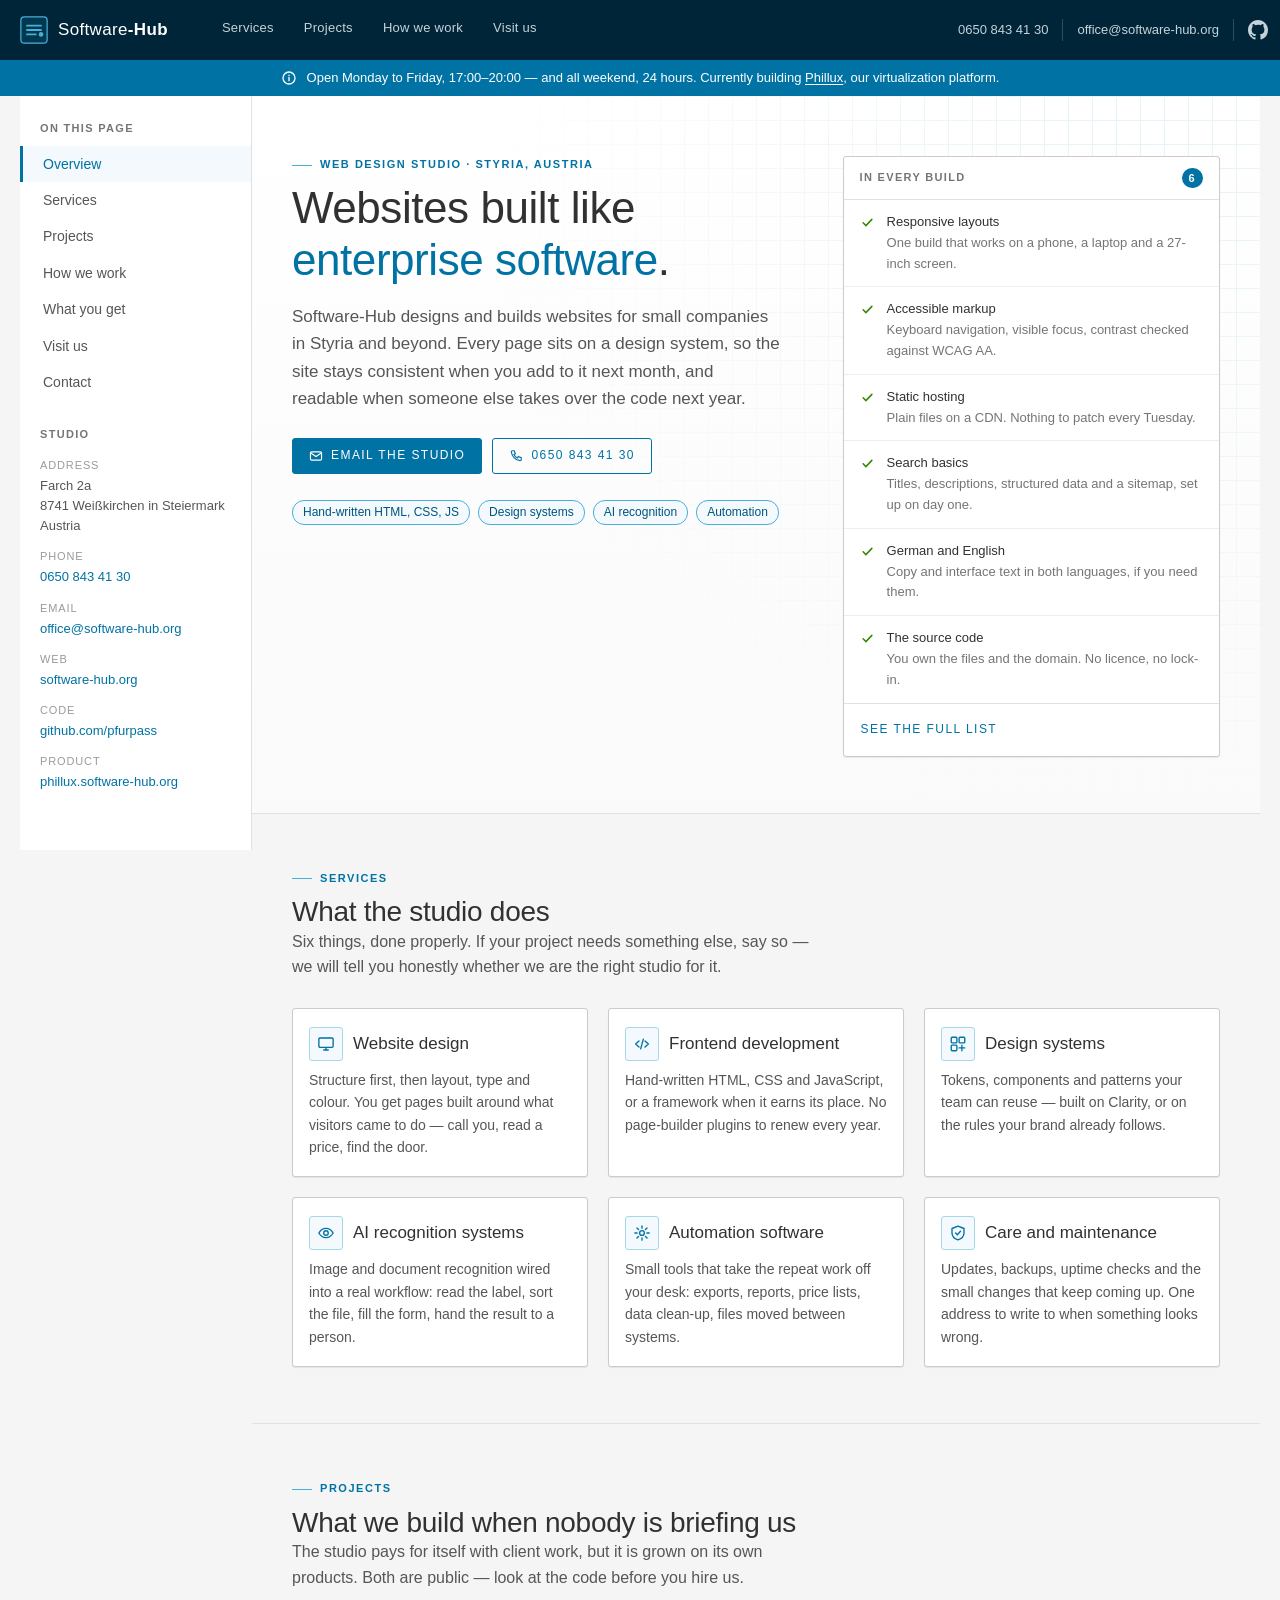
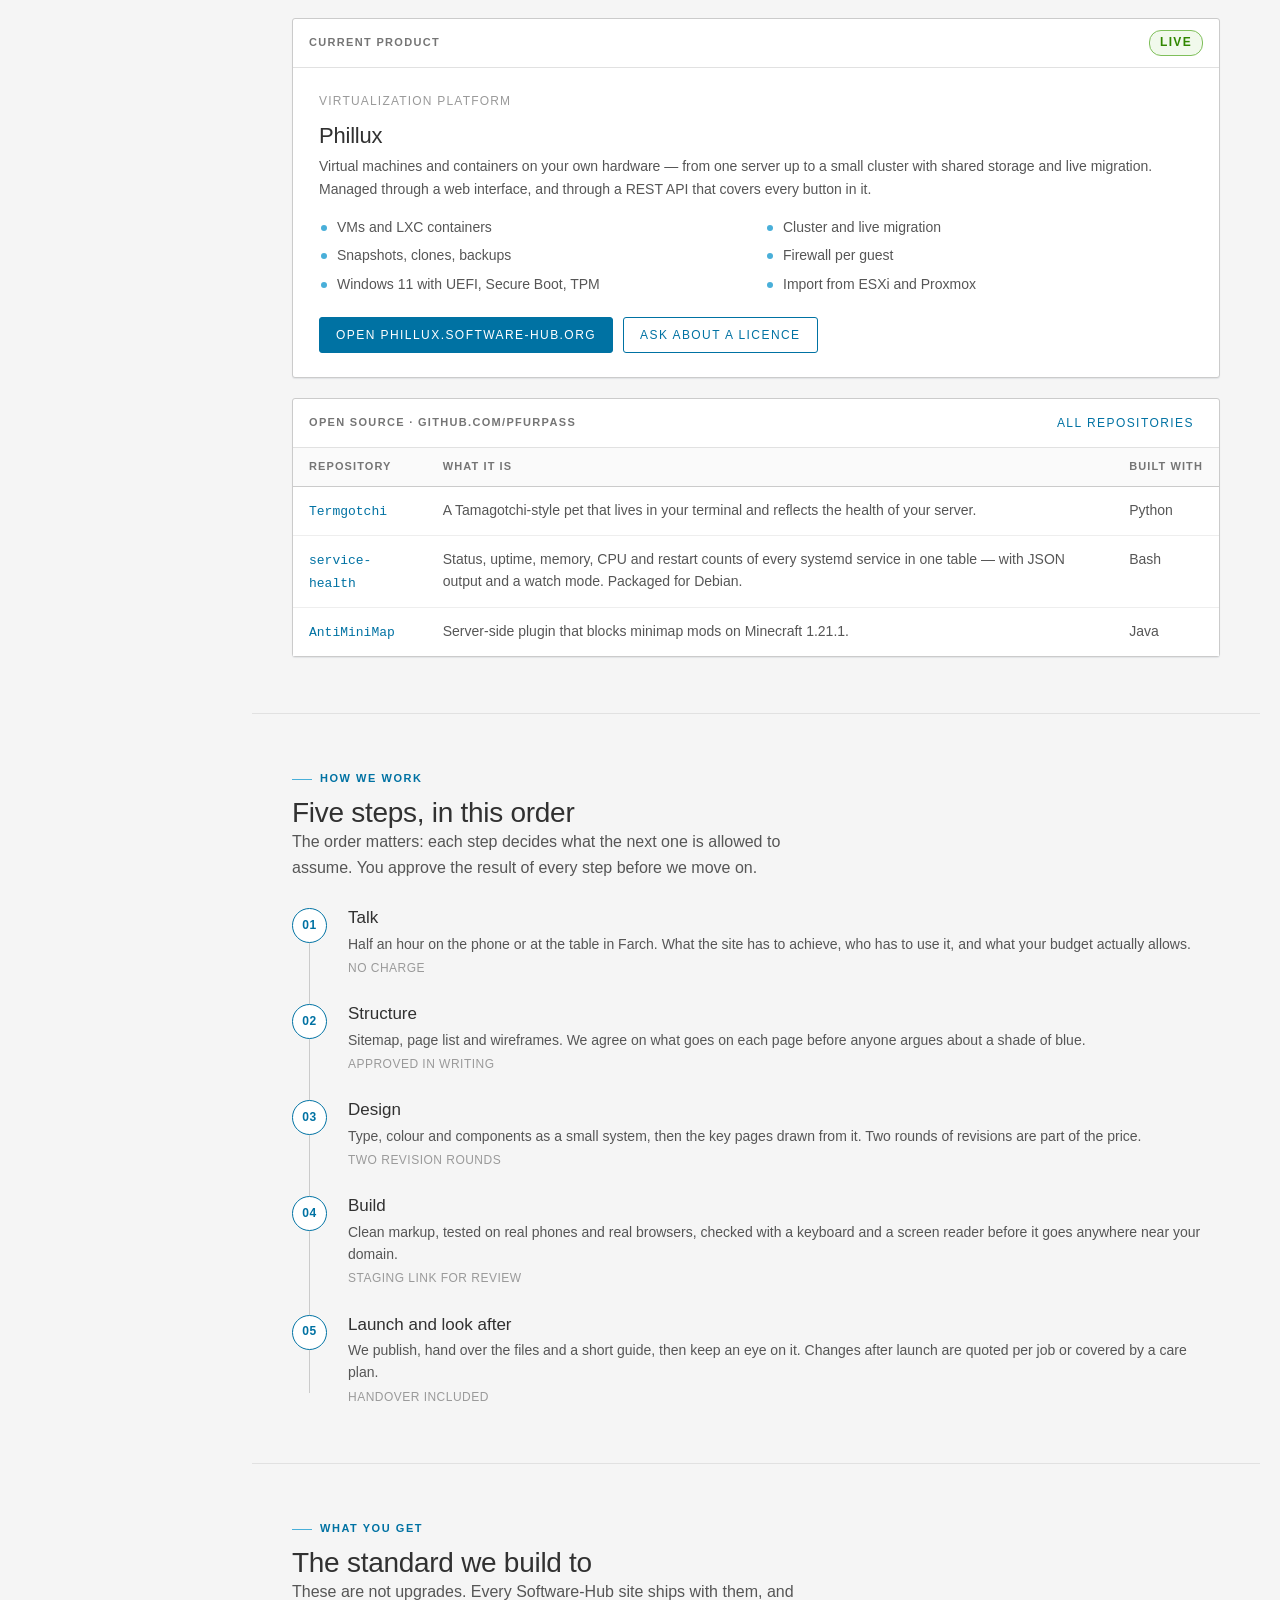
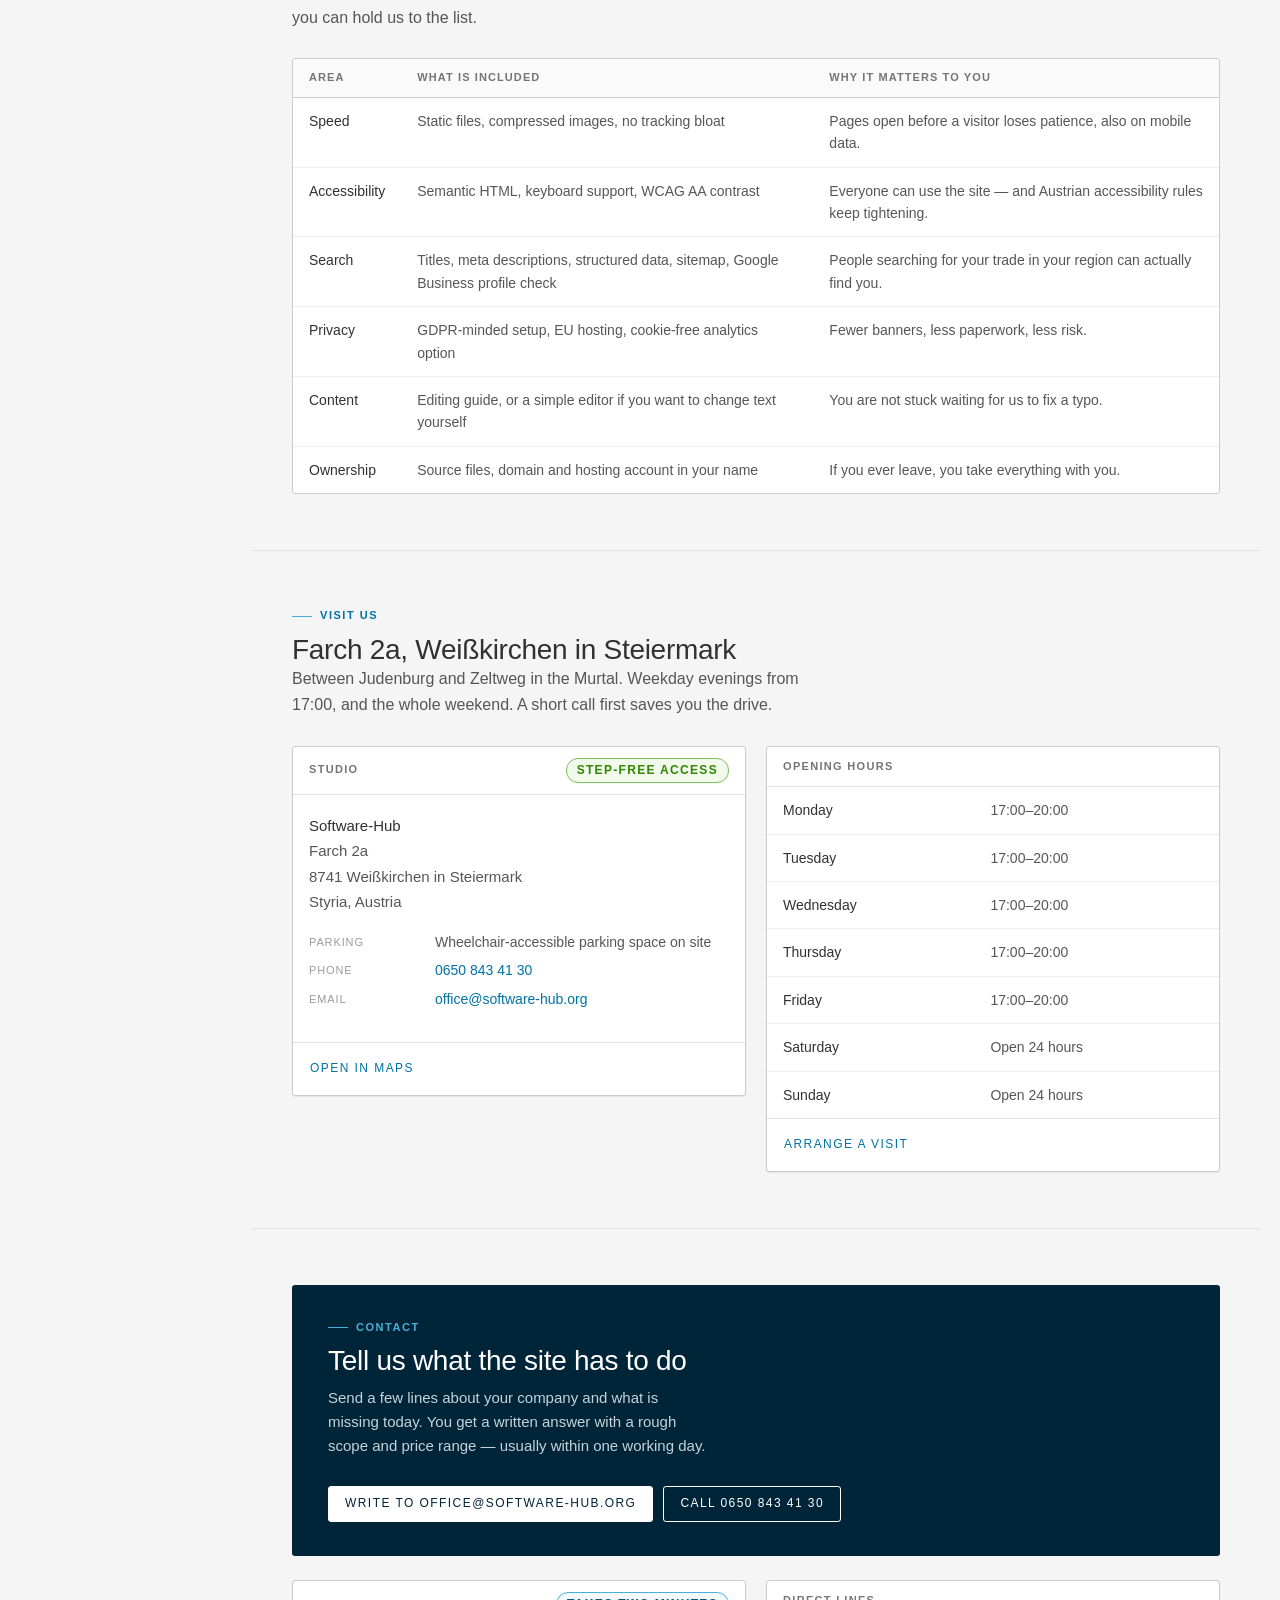
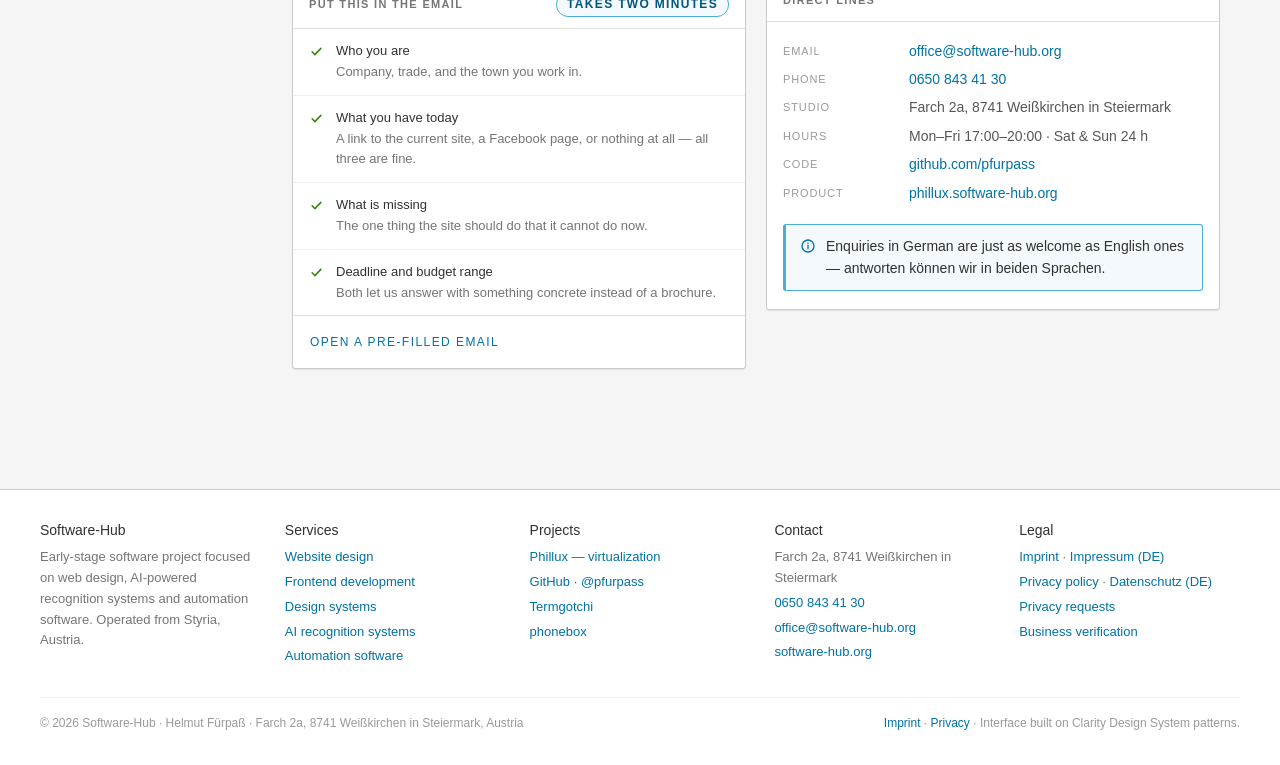
==== commit eb155e77: "Add Google Ads script and update meta tags Added Google Ads script and updated meta tags for SEO." ====
--- a/index.html
+++ b/index.html
@@ -4,6 +4,8 @@
 <meta charset="utf-8">
 <meta name="viewport" content="width=device-width, initial-scale=1">
 <title>Software-Hub — Web design &amp; automation studio in Styria, Austria</title>
+  <script async src="https://pagead2.googlesyndication.com/pagead/js/adsbygoogle.js?client=ca-pub-3595285437197743"
+     crossorigin="anonymous"></script>
 <meta name="description" content="Software-Hub is a web design studio in Weißkirchen in Steiermark, Austria. Websites, frontend development, AI recognition systems and automation software for small companies.">
 <meta name="keywords" content="Webdesigner, Webdesign, Software-Hub, Weißkirchen in Steiermark, Styria, Austria, automation software, AI recognition">
 <link rel="canonical" href="https://software-hub.org/">
--- a/clarity.css
+++ b/clarity.css
@@ -353,7 +353,7 @@
 .alert[hidden]{display:none}
 
 /* ---------- projects ---------- */
-.project{display:grid;grid-template-columns:minmax(0,1.05fr) minmax(0,.95fr);gap:0}
+.project{grid-template-columns:minmax(0,1.05fr) minmax(0,.95fr);gap:0}
 .project-figure{
   background:var(--navy);border-right:1px solid var(--g-400);
   display:flex;align-items:center;justify-content:center;padding:20px;
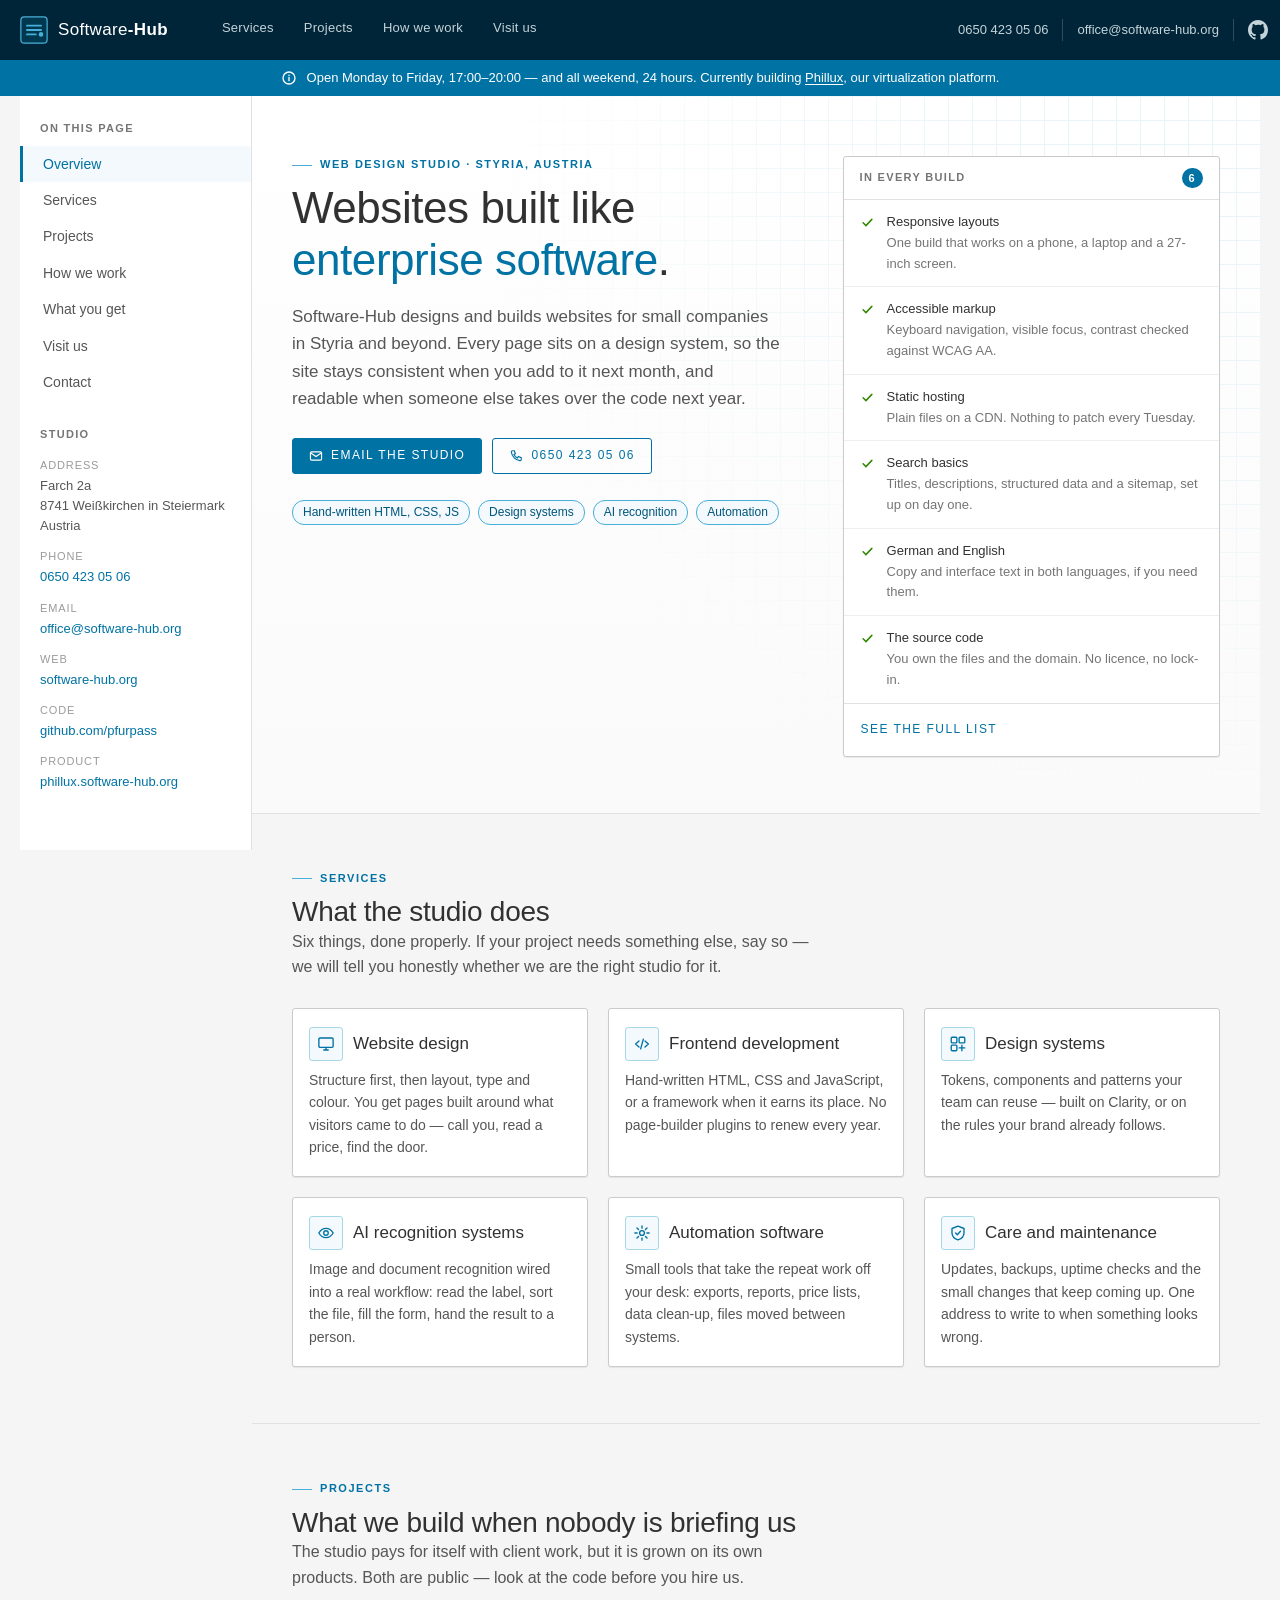
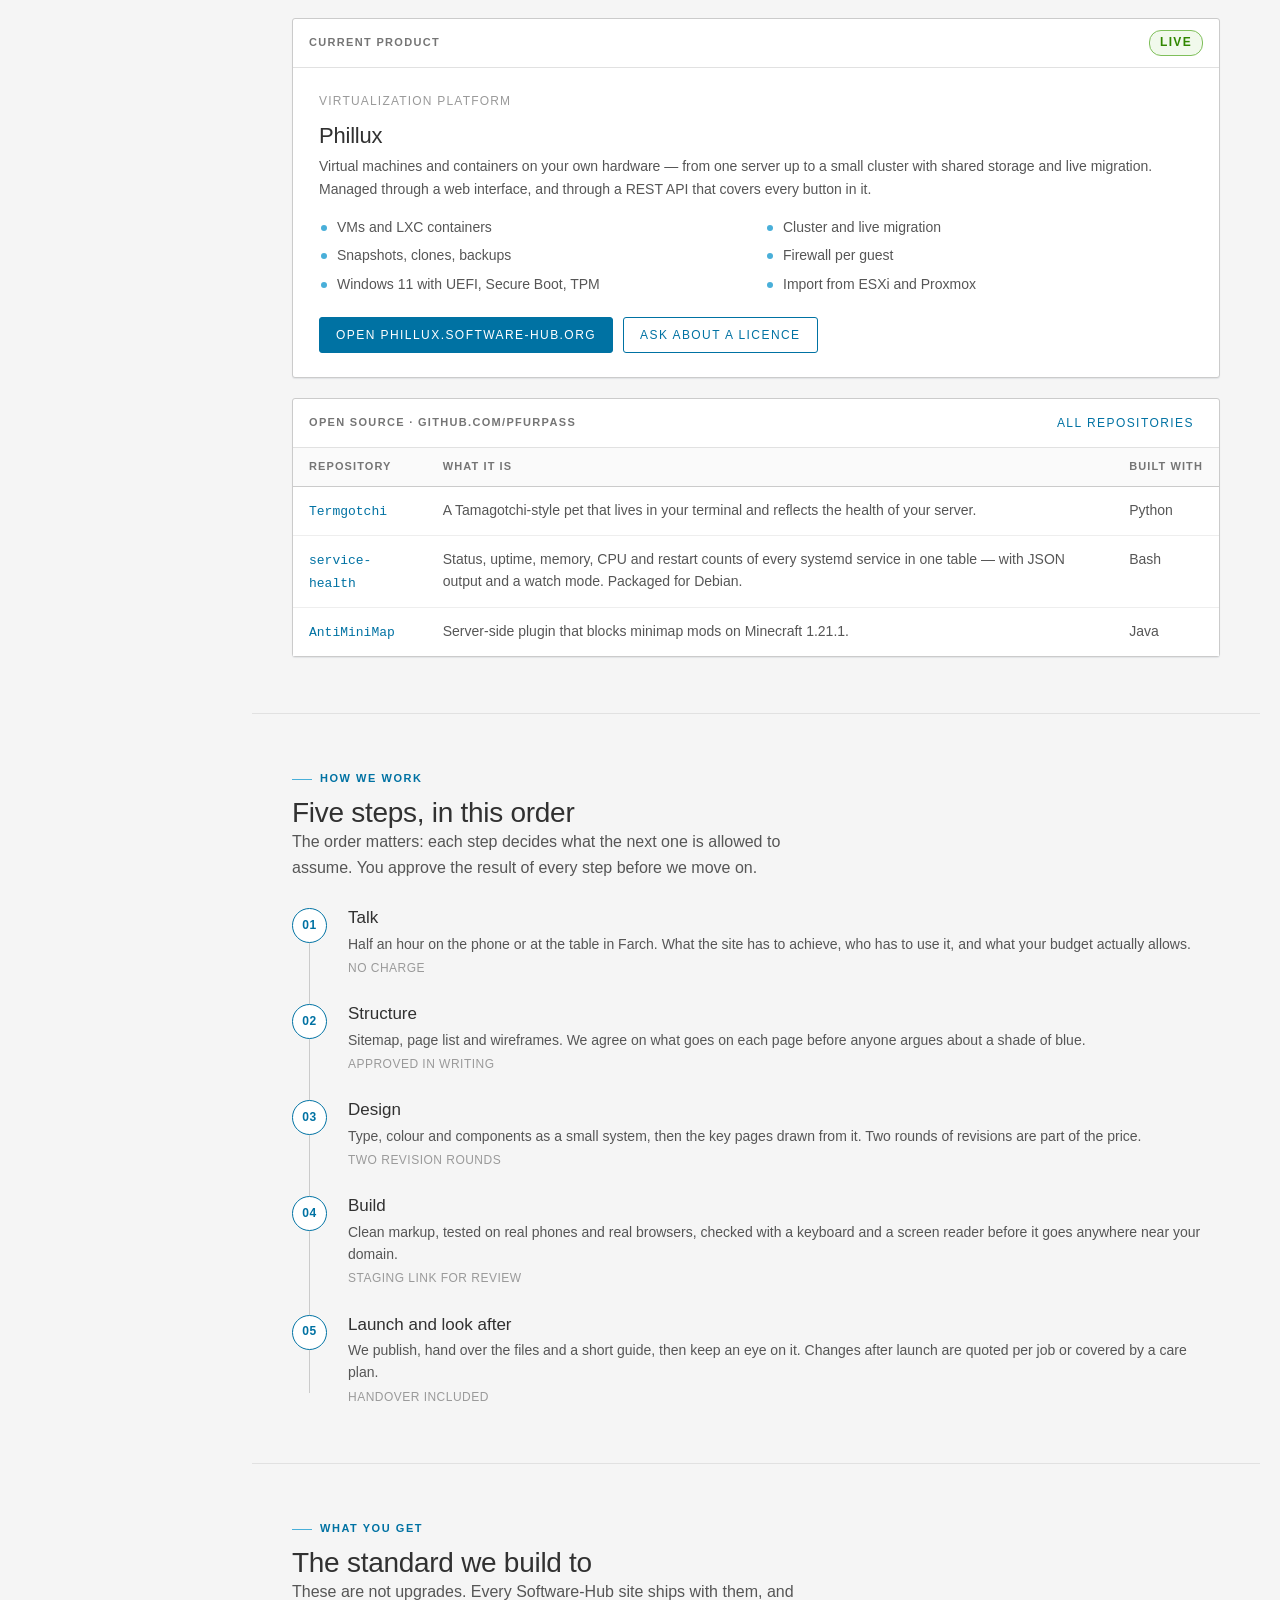
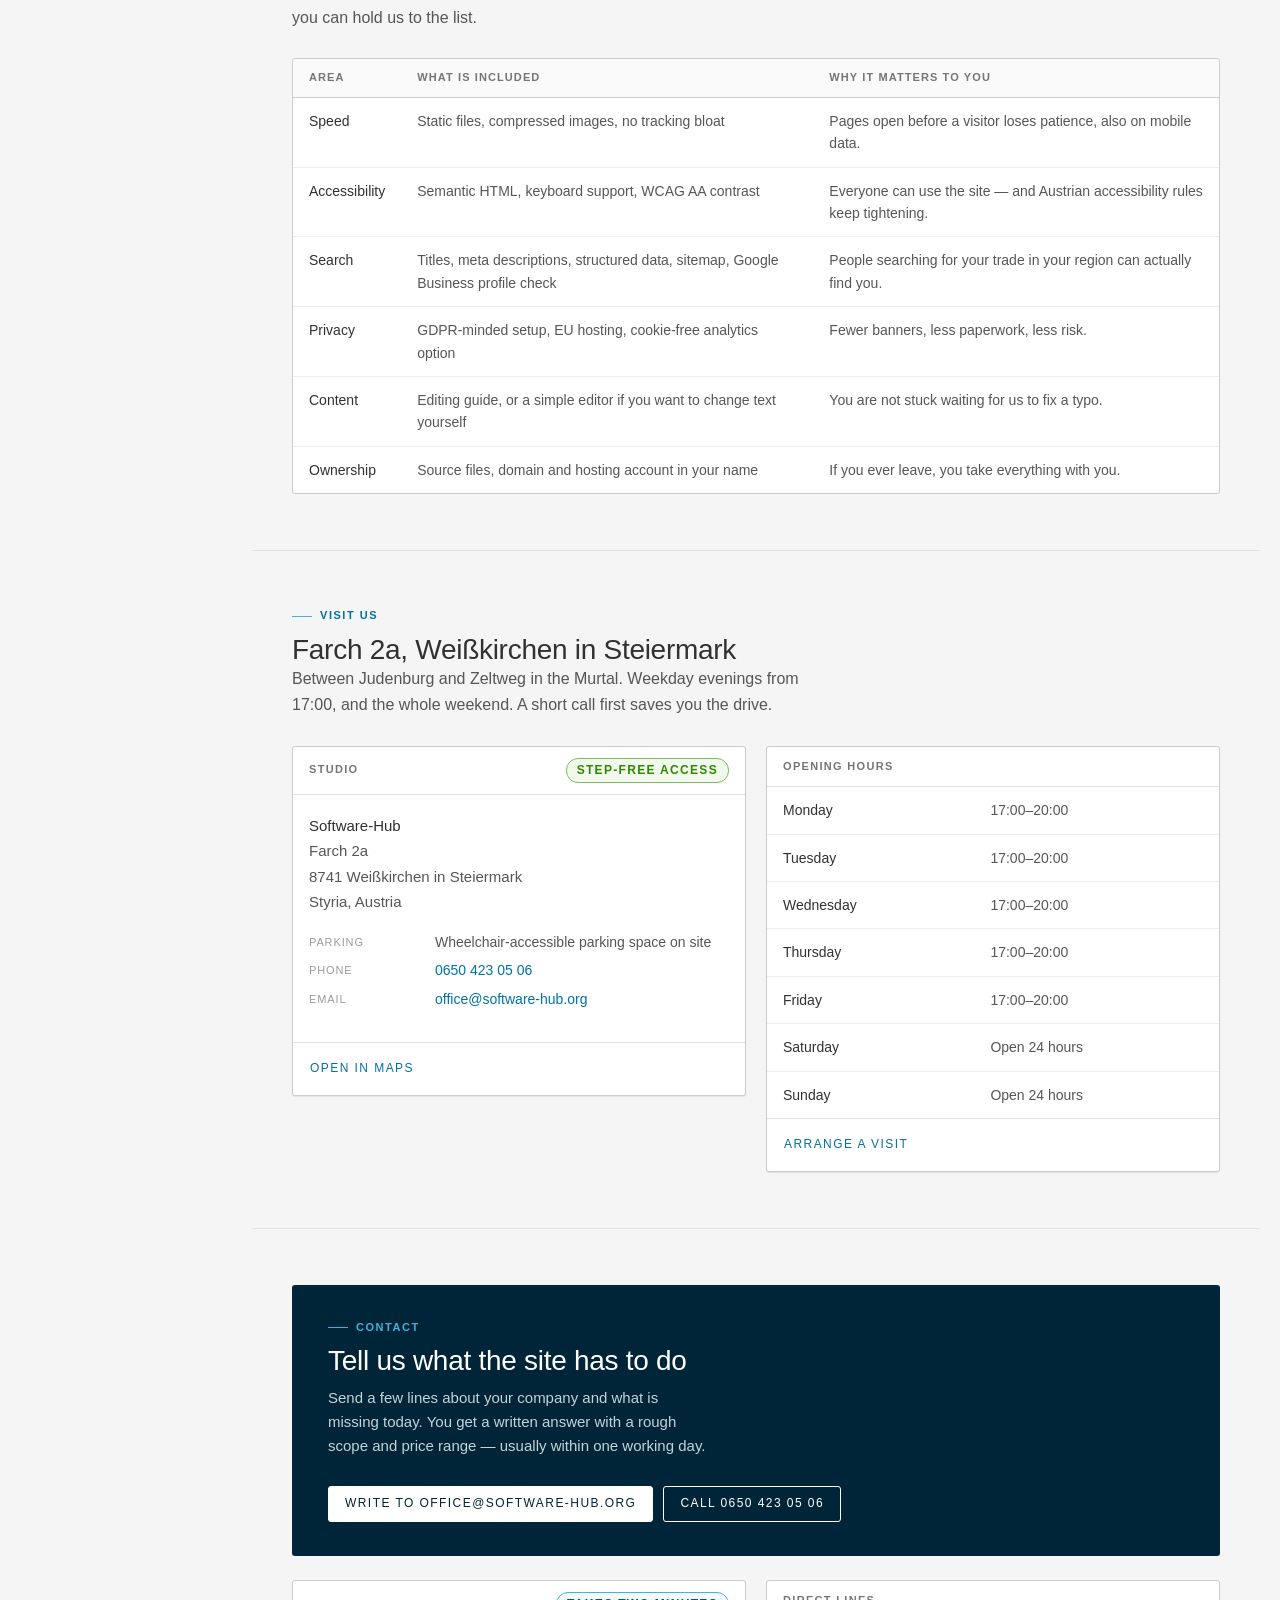
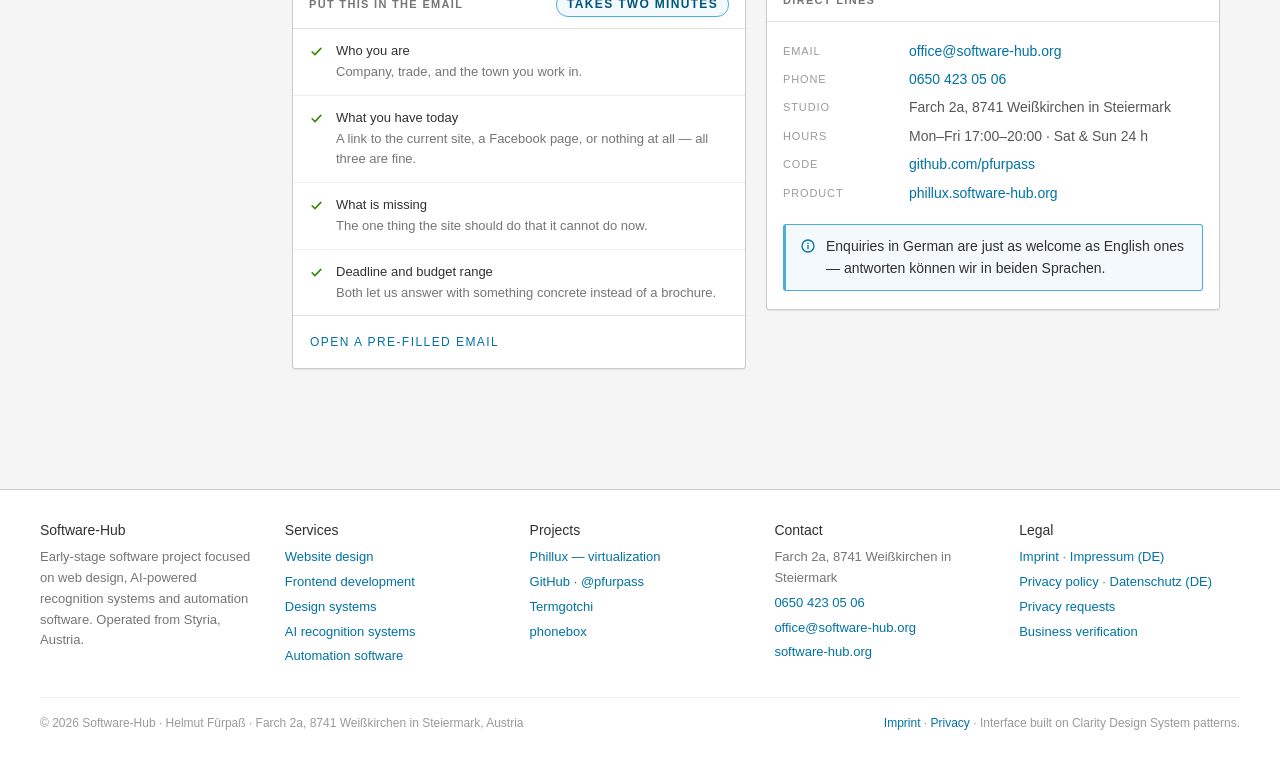
==== commit 043c1c3f: "Update telephone number in index.html" ====
--- a/index.html
+++ b/index.html
@@ -24,7 +24,7 @@
   "description": "Web design studio and software project in Styria, Austria. Websites, frontend development, AI-powered recognition systems and automation software.",
   "url": "https://software-hub.org",
   "email": "office@software-hub.org",
-  "telephone": "+43 650 843 41 30",
+  "telephone": "+43 650 423 05 06",
   "address": {
     "@type": "PostalAddress",
     "streetAddress": "Farch 2a",
@@ -76,7 +76,7 @@
   </nav>
 
   <div class="header-actions">
-    <a class="desk" href="tel:+436508434130">0650 843 41 30</a>
+    <a class="desk" href="tel:+436508434130">0650 423 05 06</a>
     <span class="sep desk" aria-hidden="true"></span>
     <a class="desk" href="mailto:office@software-hub.org">office@software-hub.org</a>
     <span class="sep desk" aria-hidden="true"></span>
@@ -116,7 +116,7 @@
         <dt>Address</dt>
         <dd>Farch 2a<br>8741 Weißkirchen in Steiermark<br>Austria</dd>
         <dt>Phone</dt>
-        <dd><a href="tel:+436508434130">0650 843 41 30</a></dd>
+        <dd><a href="tel:+436508434130">0650 423 05 06</a></dd>
         <dt>Email</dt>
         <dd><a href="mailto:office@software-hub.org">office@software-hub.org</a></dd>
         <dt>Web</dt>
@@ -150,7 +150,7 @@
             </a>
             <a class="btn" href="tel:+436508434130">
               <svg width="14" height="14" viewBox="0 0 24 24" fill="none" stroke="currentColor" stroke-width="2" aria-hidden="true"><path d="M6 3h3l2 5-2.5 1.5a12 12 0 0 0 6 6L16 13l5 2v3a2 2 0 0 1-2.2 2A17 17 0 0 1 4 5.2 2 2 0 0 1 6 3Z"/></svg>
-              0650 843 41 30
+              0650 423 05 06
             </a>
           </div>
           <div class="hero-facts">
@@ -473,7 +473,7 @@
             </address>
             <dl class="kv">
               <dt>Parking</dt><dd>Wheelchair-accessible parking space on site</dd>
-              <dt>Phone</dt><dd><a href="tel:+436508434130">0650 843 41 30</a></dd>
+              <dt>Phone</dt><dd><a href="tel:+436508434130">0650 423 05 06</a></dd>
               <dt>Email</dt><dd><a href="mailto:office@software-hub.org">office@software-hub.org</a></dd>
             </dl>
           </div>
@@ -514,7 +514,7 @@
         </div>
         <div class="cta-actions">
           <a class="btn btn-primary" href="mailto:office@software-hub.org?subject=Project%20enquiry&amp;body=Company%3A%20%0AWhat%20we%20have%20today%3A%20%0AWhat%20is%20missing%3A%20%0ADeadline%3A%20%0ABudget%20range%3A%20%0APhone%3A%20">Write to office@software-hub.org</a>
-          <a class="btn" href="tel:+436508434130">Call 0650 843 41 30</a>
+          <a class="btn" href="tel:+436508434130">Call 0650 423 05 06</a>
         </div>
       </div>
 
@@ -552,7 +552,7 @@
           <div class="card-block">
             <dl class="kv" style="margin-top:0">
               <dt>Email</dt><dd><a href="mailto:office@software-hub.org">office@software-hub.org</a></dd>
-              <dt>Phone</dt><dd><a href="tel:+436508434130">0650 843 41 30</a></dd>
+              <dt>Phone</dt><dd><a href="tel:+436508434130">0650 423 05 06</a></dd>
               <dt>Studio</dt><dd>Farch 2a, 8741 Weißkirchen in Steiermark</dd>
               <dt>Hours</dt><dd>Mon–Fri 17:00–20:00 · Sat &amp; Sun 24 h</dd>
               <dt>Code</dt><dd><a href="https://github.com/pfurpass" target="_blank" rel="noopener">github.com/pfurpass</a></dd>
@@ -600,7 +600,7 @@
       <h4>Contact</h4>
       <ul>
         <li>Farch 2a, 8741 Weißkirchen in Steiermark</li>
-        <li><a href="tel:+436508434130">0650 843 41 30</a></li>
+        <li><a href="tel:+436508434130">0650 423 05 06</a></li>
         <li><a href="mailto:office@software-hub.org">office@software-hub.org</a></li>
         <li><a href="https://software-hub.org">software-hub.org</a></li>
       </ul>
